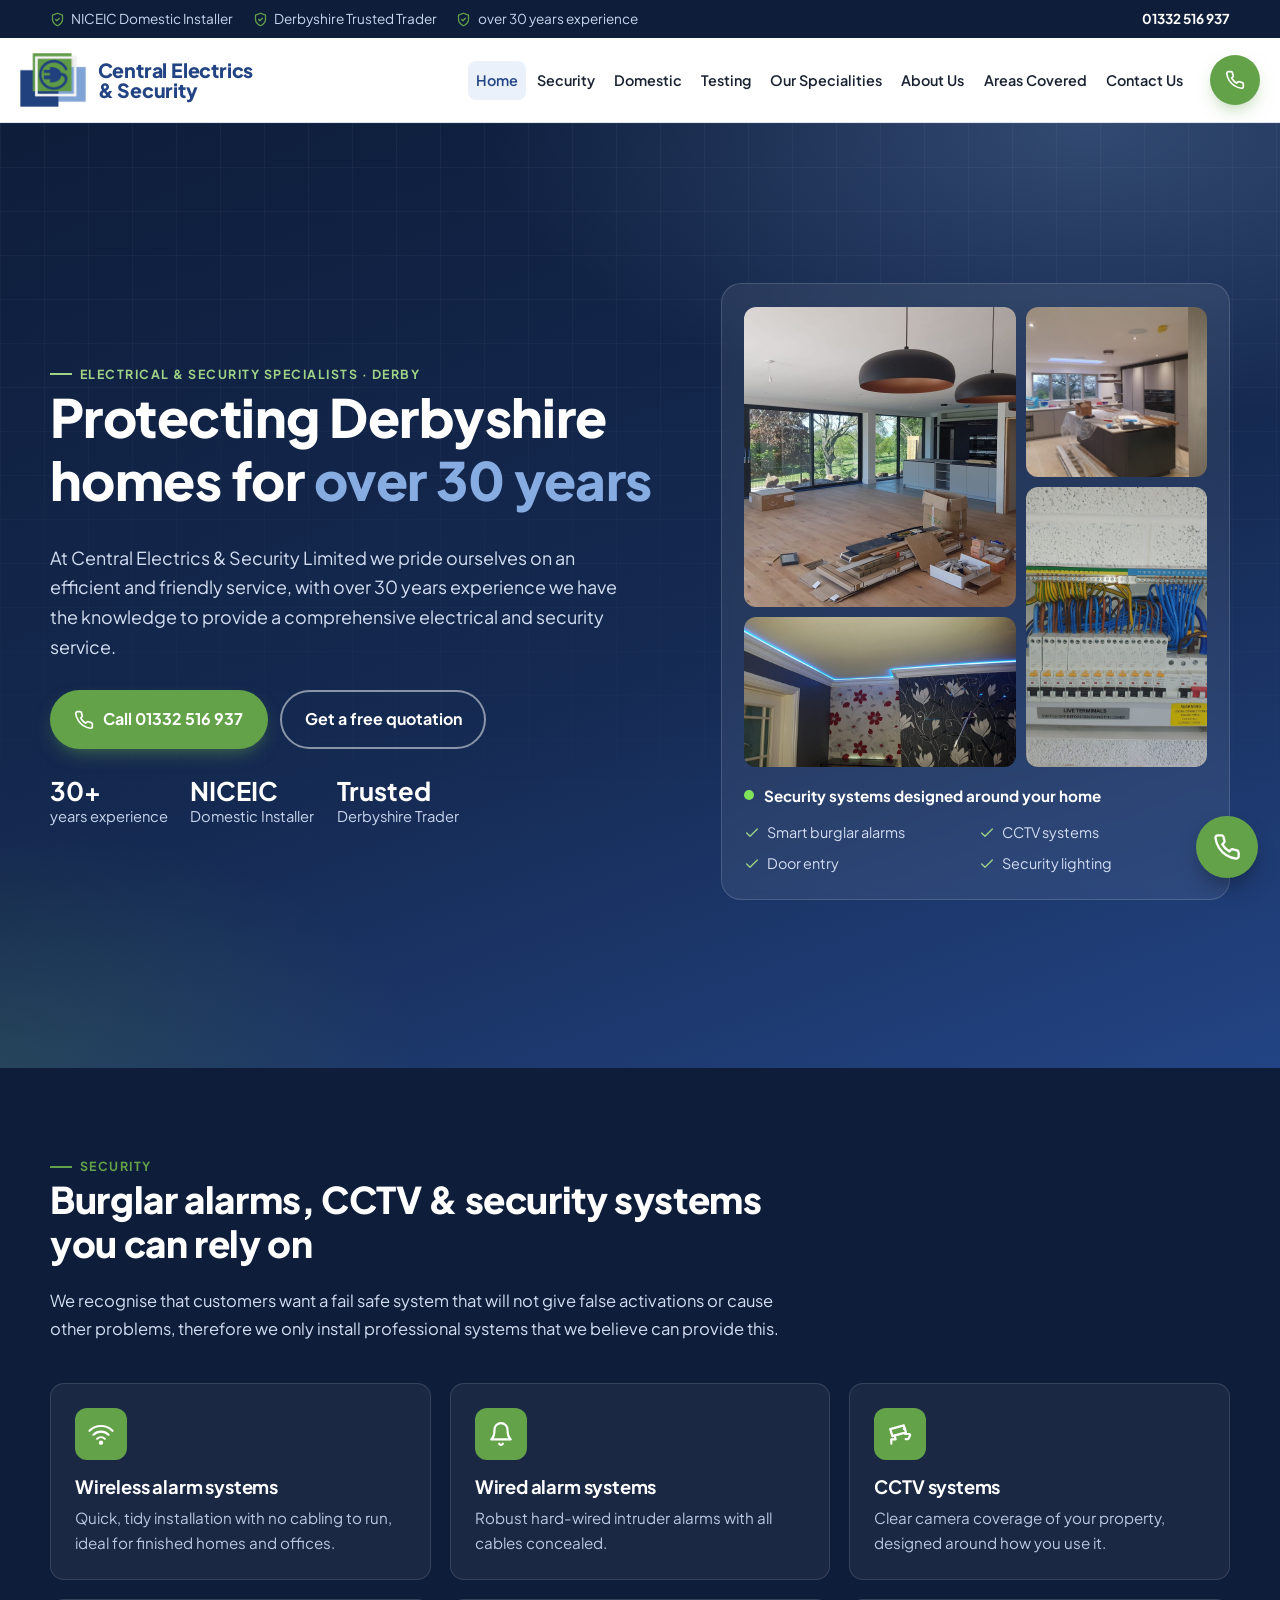
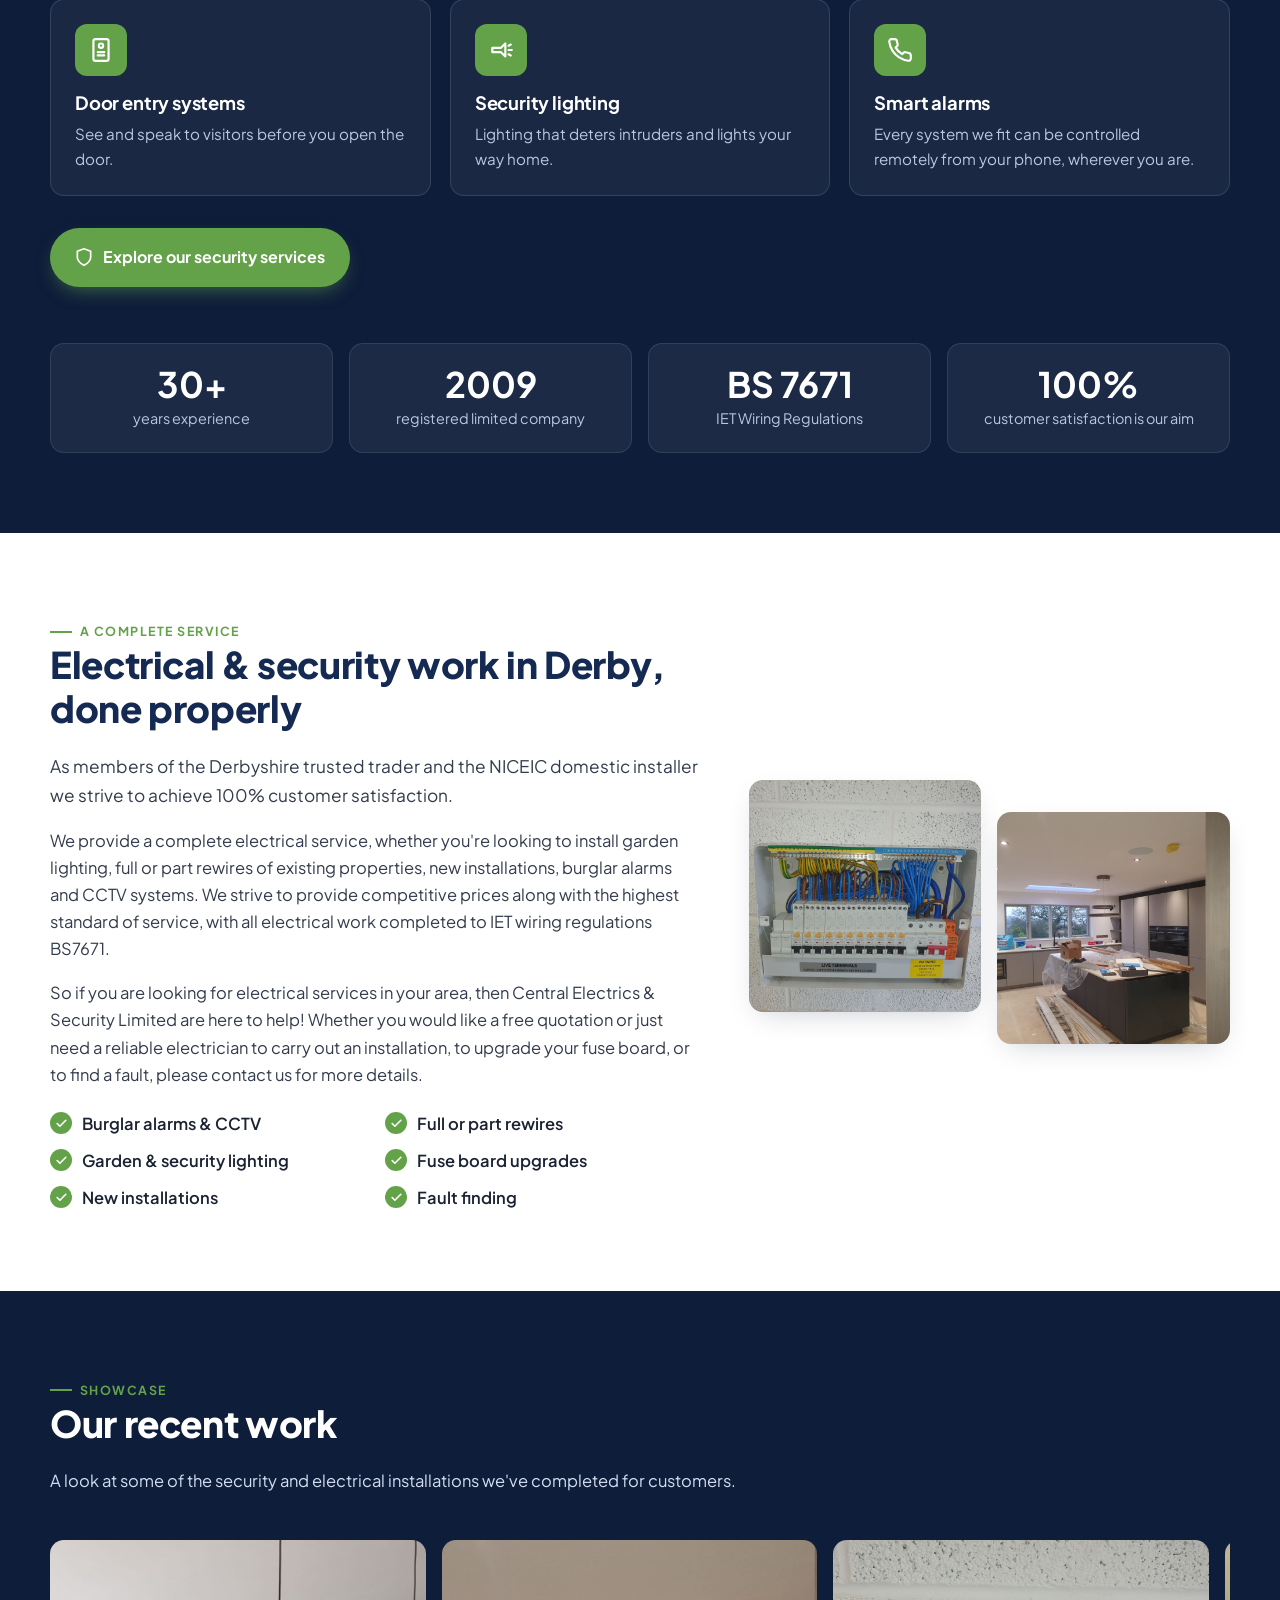
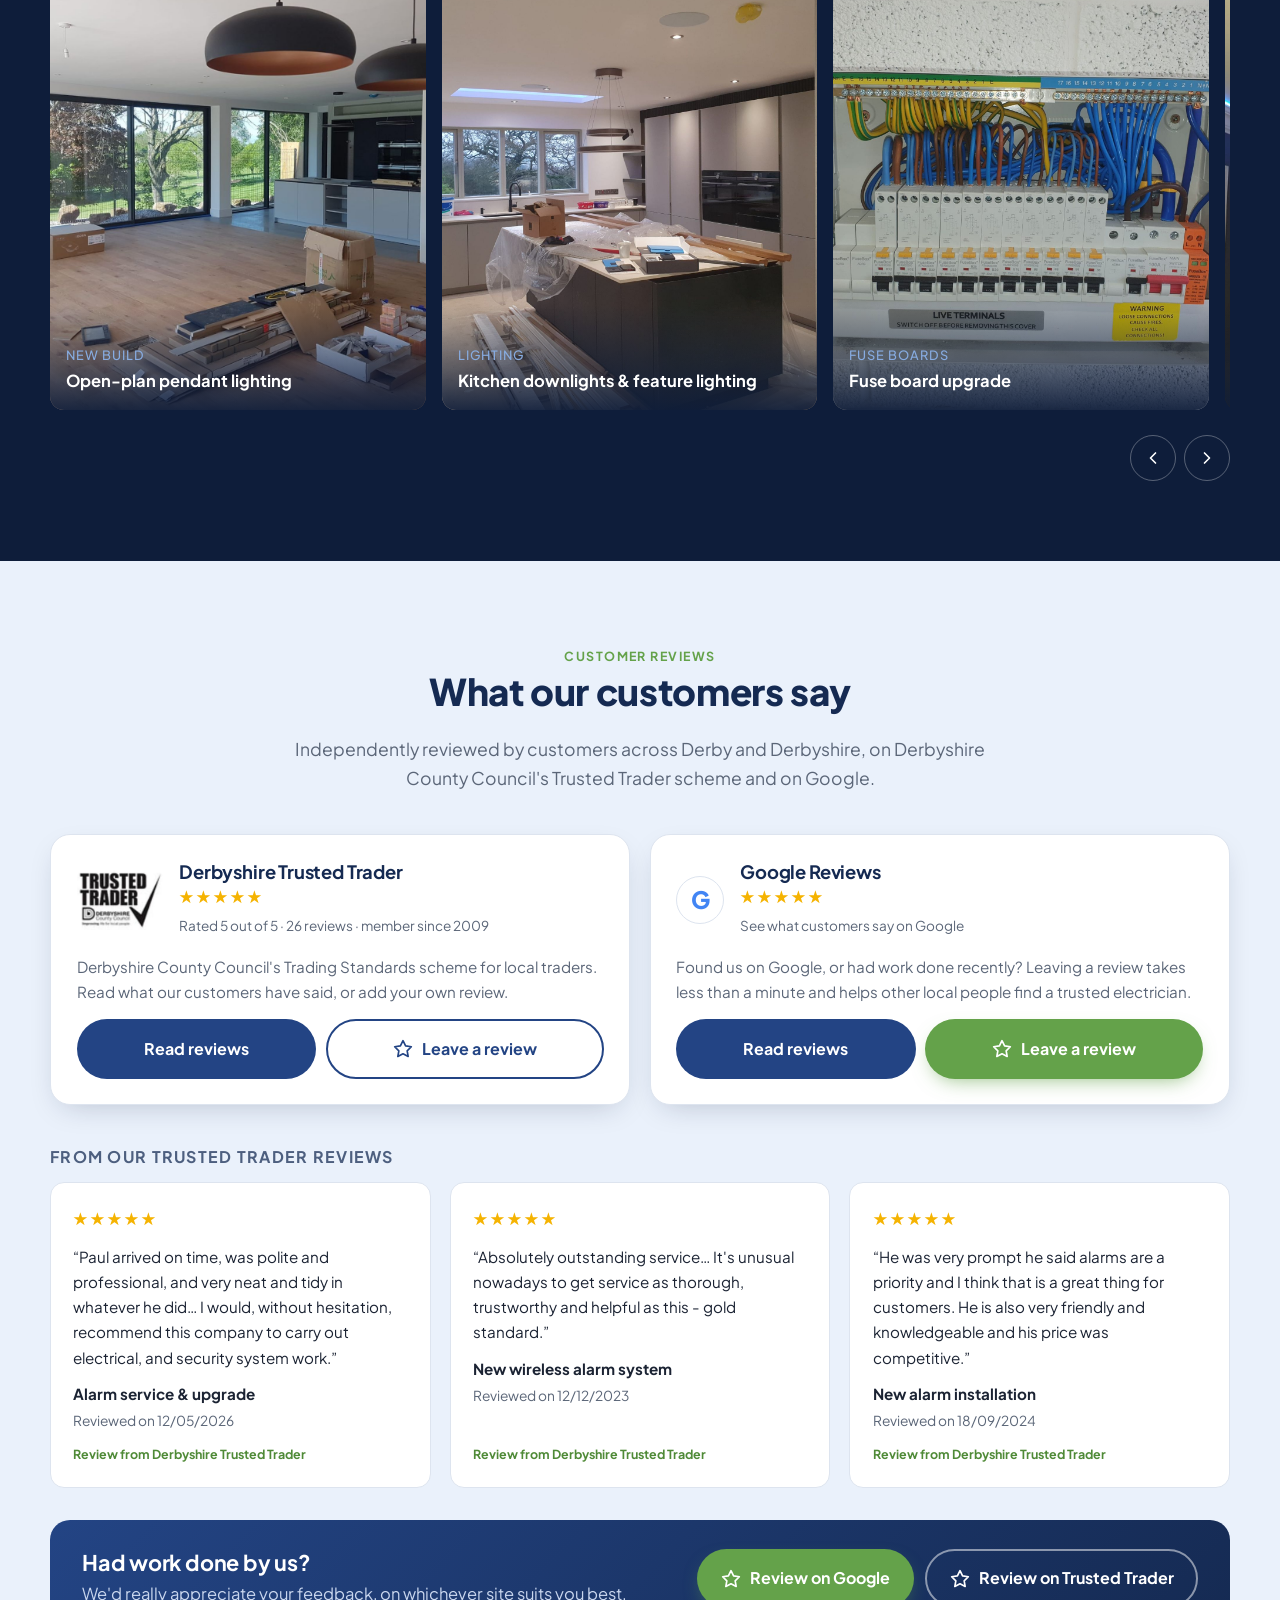
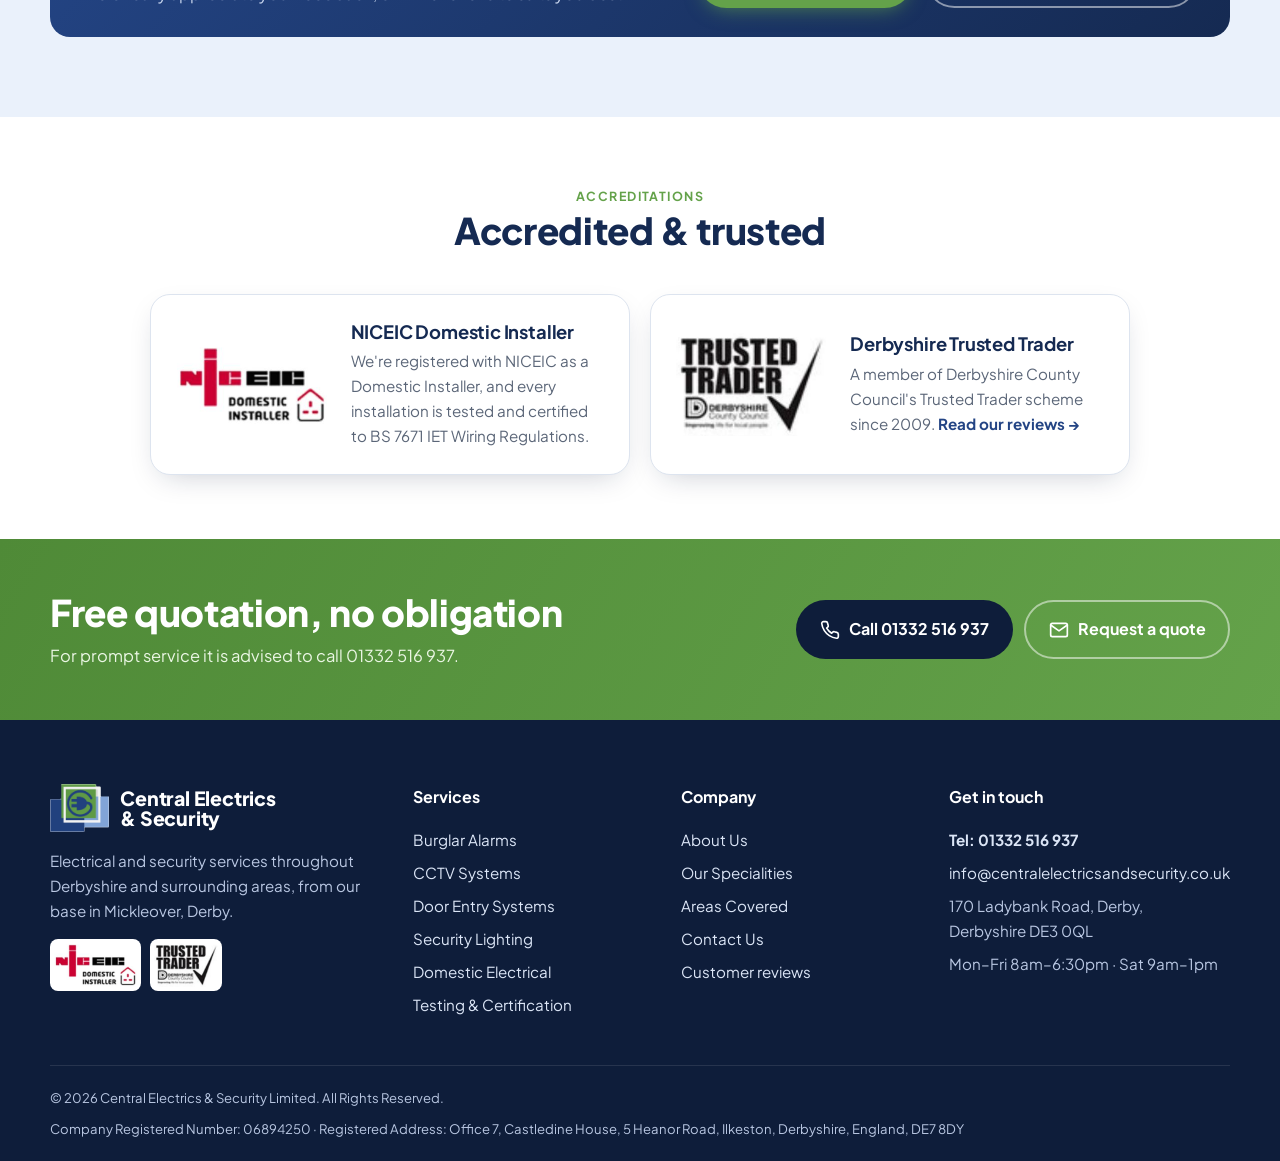
==== index.html @ a72346dd "d" ====
<!DOCTYPE html>
<html lang="en-GB">
<head>
<meta charset="utf-8">
<meta name="viewport" content="width=device-width, initial-scale=1, viewport-fit=cover">
<title>Central Electrics & Security | Electricians, Burglar Alarms & CCTV in Derby</title>
<meta name="description" content="Central Electrics & Security Ltd, Derby. Burglar alarms, CCTV, door entry, security lighting and domestic electrical work. NICEIC Domestic Installer with over 30 years experience.">
<meta name="theme-color" content="#0e1d3a">
<link rel="canonical" href="https://www.centralelectricsandsecurity.co.uk/">
<meta property="og:type" content="website">
<meta property="og:locale" content="en_GB">
<meta property="og:site_name" content="Central Electrics &amp; Security">
<meta property="og:title" content="Central Electrics & Security | Electricians, Burglar Alarms & CCTV in Derby">
<meta property="og:description" content="Central Electrics & Security Ltd, Derby. Burglar alarms, CCTV, door entry, security lighting and domestic electrical work. NICEIC Domestic Installer with over 30 years experience.">
<meta property="og:url" content="https://www.centralelectricsandsecurity.co.uk/">
<meta property="og:image" content="https://roguerad.github.io/images/share.jpg">
<meta property="og:image:width" content="1200"><meta property="og:image:height" content="630">
<meta name="twitter:card" content="summary_large_image">
<meta name="format-detection" content="telephone=yes">
<link rel="icon" type="image/png" href="images/favicon.png">
<link rel="apple-touch-icon" href="images/apple-touch-icon.png">
<link rel="preconnect" href="https://fonts.googleapis.com"><link rel="preconnect" href="https://fonts.gstatic.com" crossorigin>
<link href="https://fonts.googleapis.com/css2?family=Plus+Jakarta+Sans:wght@400;500;600;700;800&display=swap" rel="stylesheet">
<link rel="stylesheet" href="css/style.css">
<script type="application/ld+json">{"@context": "https://schema.org", "@type": "Electrician", "@id": "https://www.centralelectricsandsecurity.co.uk/#business", "name": "Central Electrics & Security Ltd", "url": "https://www.centralelectricsandsecurity.co.uk/", "telephone": "+441332516937", "email": "info@centralelectricsandsecurity.co.uk", "image": "https://www.centralelectricsandsecurity.co.uk/images/projects/open-plan-pendant-lighting.jpg", "logo": "https://www.centralelectricsandsecurity.co.uk/images/icon.png", "description": "Family run electrical and security business in Mickleover, Derby. Burglar alarms, smart alarms, CCTV, door entry, security lighting and domestic electrical work. NICEIC Domestic Installer and Derbyshire Trusted Trader.", "founder": {"@type": "Person", "name": "Paul Fowlkes", "jobTitle": "Electrician & Security Installer"}, "foundingDate": "2009-05-01", "address": {"@type": "PostalAddress", "streetAddress": "170 Ladybank Road", "addressLocality": "Mickleover, Derby", "addressRegion": "Derbyshire", "postalCode": "DE3 0QL", "addressCountry": "GB"}, "geo": {"@type": "GeoCoordinates", "latitude": 52.9119798, "longitude": -1.5547513}, "areaServed": [{"@type": "City", "name": "Derby"}, {"@type": "Place", "name": "Mickleover"}, {"@type": "AdministrativeArea", "name": "Derbyshire"}], "openingHoursSpecification": [{"@type": "OpeningHoursSpecification", "dayOfWeek": ["Monday", "Tuesday", "Wednesday", "Thursday", "Friday"], "opens": "08:00", "closes": "18:30"}, {"@type": "OpeningHoursSpecification", "dayOfWeek": "Saturday", "opens": "09:00", "closes": "13:00"}], "sameAs": ["https://www.google.com/maps/place/?q=place_id:ChIJi2XwCVb2eUgR8YL2YHHdaZI", "https://apps.derbyshire.gov.uk/applications/trusted-trader/profile.asp?tid=56896"], "knowsAbout": ["Burglar alarms", "Smart alarms", "CCTV", "Door entry systems", "Security lighting", "Fuse board upgrades", "Rewiring", "Electrical testing"]}</script>
</head>
<body>
<a class="skip" href="#main">Skip to content</a>
<div class="topbar"><div class="container">
  <div class="badges"><span><svg viewBox="0 0 24 24" fill="none" stroke="currentColor" stroke-width="2" stroke-linecap="round" stroke-linejoin="round" aria-hidden="true" ><path d="M12 22s8-4 8-10V5l-8-3-8 3v7c0 6 8 10 8 10z"/><path d="m9 12 2 2 4-4"/></svg> NICEIC Domestic Installer</span><span><svg viewBox="0 0 24 24" fill="none" stroke="currentColor" stroke-width="2" stroke-linecap="round" stroke-linejoin="round" aria-hidden="true" ><path d="M12 22s8-4 8-10V5l-8-3-8 3v7c0 6 8 10 8 10z"/><path d="m9 12 2 2 4-4"/></svg> Derbyshire Trusted Trader</span><span><svg viewBox="0 0 24 24" fill="none" stroke="currentColor" stroke-width="2" stroke-linecap="round" stroke-linejoin="round" aria-hidden="true" ><path d="M12 22s8-4 8-10V5l-8-3-8 3v7c0 6 8 10 8 10z"/><path d="m9 12 2 2 4-4"/></svg> over 30 years experience</span></div>
  <a href="tel:+441332516937">01332 516 937</a>
</div></div>
<header class="site-header"><div class="container">
  <a class="logo" href="index.html" aria-label="Central Electrics &amp; Security home"><img src="images/icon.png" alt="" width="66" height="54"><span class="wordmark">Central Electrics<br>&amp; Security</span></a>
  <nav class="nav" aria-label="Main"><ul><li><a href="index.html" aria-current="page">Home</a></li><li><a href="security.html">Security</a></li><li><a href="domestic.html">Domestic</a></li><li><a href="testing.html">Testing</a></li><li><a href="our-speciality.html">Our Specialities</a></li><li><a href="aboutus.html">About Us</a></li><li><a href="areascovered.html">Areas Covered</a></li><li><a href="contactus.html">Contact Us</a></li></ul></nav>
  <a class="btn btn-green header-call" href="tel:+441332516937"><svg viewBox="0 0 24 24" fill="none" stroke="currentColor" stroke-width="2" stroke-linecap="round" stroke-linejoin="round" aria-hidden="true" ><path d="M22 16.9v3a2 2 0 0 1-2.2 2 19.8 19.8 0 0 1-8.6-3.1 19.5 19.5 0 0 1-6-6A19.8 19.8 0 0 1 2.1 4.2 2 2 0 0 1 4.1 2h3a2 2 0 0 1 2 1.7c.1.9.4 1.8.7 2.7a2 2 0 0 1-.5 2.1L8 9.8a16 16 0 0 0 6 6l1.3-1.3a2 2 0 0 1 2.1-.4c.9.3 1.8.6 2.7.7a2 2 0 0 1 1.7 2z"/></svg><span><span class="long">Call </span>01332 516 937</span></a>
  <button class="menu-btn" aria-label="Open menu" aria-expanded="false"><svg viewBox="0 0 24 24" fill="none" stroke="currentColor" stroke-width="2" stroke-linecap="round" stroke-linejoin="round" aria-hidden="true" ><path d="M3 6h18M3 12h18M3 18h18"/></svg></button>
</div></header>
<main id="main">

<section class="hero"><div class="container">
  <div>
    <span class="eyebrow">Electrical &amp; Security Specialists &middot; Derby</span>
    <h1>Protecting Derbyshire homes for <em>over 30 years</em></h1>
    <p>At Central Electrics &amp; Security Limited we pride ourselves on an efficient and friendly service, with over 30 years experience we have the knowledge to provide a comprehensive electrical and security service.</p>
    <div class="hero-ctas">
      <a class="btn btn-green" href="tel:+441332516937"><svg viewBox="0 0 24 24" fill="none" stroke="currentColor" stroke-width="2" stroke-linecap="round" stroke-linejoin="round" aria-hidden="true" ><path d="M22 16.9v3a2 2 0 0 1-2.2 2 19.8 19.8 0 0 1-8.6-3.1 19.5 19.5 0 0 1-6-6A19.8 19.8 0 0 1 2.1 4.2 2 2 0 0 1 4.1 2h3a2 2 0 0 1 2 1.7c.1.9.4 1.8.7 2.7a2 2 0 0 1-.5 2.1L8 9.8a16 16 0 0 0 6 6l1.3-1.3a2 2 0 0 1 2.1-.4c.9.3 1.8.6 2.7.7a2 2 0 0 1 1.7 2z"/></svg> Call 01332 516 937</a>
      <a class="btn btn-ghost" href="contactus.html#quote">Get a free quotation</a>
    </div>
    <div class="hero-trust">
      <div><b>30+</b>years experience</div>
      <div><b>NICEIC</b>Domestic Installer</div>
      <div><b>Trusted</b>Derbyshire Trader</div>
    </div>
  </div>
  <div class="hero-card">
    <div class="collage">
      <div class="slides c1"><img src="images/projects/open-plan-pendant-lighting.jpg" alt="Open-plan pendant lighting" class="on"><img src="images/projects/new-build-exterior.jpg" alt="New build electrical installation" loading="lazy"><img src="images/projects/led-ceiling-lighting-red.jpg" alt="LED ceiling lighting" loading="lazy"></div>
      <div class="slides c2"><img src="images/projects/kitchen-lighting.jpg" alt="Kitchen downlights and feature lighting" class="on"><img src="images/projects/labelled-fuse-board.jpg" alt="Labelled and certified fuse board" loading="lazy"><img src="https://www.centralelectricsandsecurity.co.uk/images/yourspeciality/cctv.jpg" alt="CCTV camera installation" loading="lazy"></div>
      <div class="slides c3"><img src="images/projects/consumer-unit-upgrade-2.jpg" alt="New fuse board installation" class="on"><img src="images/projects/first-fix-cabling.jpg" alt="First fix cabling" loading="lazy"><img src="images/projects/led-kitchen-lighting.jpg" alt="Kitchen LED lighting" loading="lazy"></div>
      <div class="slides c4"><img src="images/projects/led-coving-lighting.jpg" alt="LED coving lighting" class="on"><img src="images/projects/consumer-unit-upgrade-1.jpg" alt="Fuse board upgrade" loading="lazy"></div>
    </div>
    <div class="status"><span class="dot"></span> Security systems designed around your home</div>
    <ul>
      <li><svg viewBox="0 0 24 24" fill="none" stroke="currentColor" stroke-width="2" stroke-linecap="round" stroke-linejoin="round" aria-hidden="true" ><path d="M20 6 9 17l-5-5"/></svg> Smart burglar alarms</li><li><svg viewBox="0 0 24 24" fill="none" stroke="currentColor" stroke-width="2" stroke-linecap="round" stroke-linejoin="round" aria-hidden="true" ><path d="M20 6 9 17l-5-5"/></svg> CCTV systems</li>
      <li><svg viewBox="0 0 24 24" fill="none" stroke="currentColor" stroke-width="2" stroke-linecap="round" stroke-linejoin="round" aria-hidden="true" ><path d="M20 6 9 17l-5-5"/></svg> Door entry</li><li><svg viewBox="0 0 24 24" fill="none" stroke="currentColor" stroke-width="2" stroke-linecap="round" stroke-linejoin="round" aria-hidden="true" ><path d="M20 6 9 17l-5-5"/></svg> Security lighting</li>
    </ul>
  </div>
</div></section>

<section class="bg-dark"><div class="container">
  <div class="section-head">
    <span class="eyebrow">Security</span>
    <h2>Burglar alarms, CCTV &amp; security systems you can rely on</h2>
    <p>We recognise that customers want a fail safe system that will not give false activations or cause other problems, therefore we only install professional systems that we believe can provide this.</p>
  </div>
  <div class="grid grid-3"><div class="card sec reveal"><div class="icon"><svg viewBox="0 0 24 24" fill="none" stroke="currentColor" stroke-width="2" stroke-linecap="round" stroke-linejoin="round" aria-hidden="true" ><path d="M5 12.6a10 10 0 0 1 14 0"/><path d="M1.4 9a15 15 0 0 1 21.2 0"/><path d="M8.5 16.4a5 5 0 0 1 7 0"/><circle cx="12" cy="20" r="1"/></svg></div><h3>Wireless alarm systems</h3><p>Quick, tidy installation with no cabling to run, ideal for finished homes and offices.</p></div><div class="card sec reveal"><div class="icon"><svg viewBox="0 0 24 24" fill="none" stroke="currentColor" stroke-width="2" stroke-linecap="round" stroke-linejoin="round" aria-hidden="true" ><path d="M6 8a6 6 0 0 1 12 0c0 7 3 9 3 9H3s3-2 3-9"/><path d="M10.3 21a1.9 1.9 0 0 0 3.4 0"/></svg></div><h3>Wired alarm systems</h3><p>Robust hard-wired intruder alarms with all cables concealed.</p></div><div class="card sec reveal"><div class="icon"><svg viewBox="0 0 24 24" fill="none" stroke="currentColor" stroke-width="2" stroke-linecap="round" stroke-linejoin="round" aria-hidden="true" ><path d="M16.75 12h3.63a1 1 0 0 1 .9 1.45l-1.38 2.76a1 1 0 0 1-.9.55h-1.76"/><path d="M3 7.5 15.5 4l2 6.5L5 14z"/><path d="M7 13.5 8 17H4v4"/><circle cx="16" cy="7" r=".5"/></svg></div><h3>CCTV systems</h3><p>Clear camera coverage of your property, designed around how you use it.</p></div><div class="card sec reveal"><div class="icon"><svg viewBox="0 0 24 24" fill="none" stroke="currentColor" stroke-width="2" stroke-linecap="round" stroke-linejoin="round" aria-hidden="true" ><rect x="5" y="2" width="14" height="20" rx="2"/><circle cx="12" cy="8" r="2"/><path d="M9 14h6M9 17h6"/></svg></div><h3>Door entry systems</h3><p>See and speak to visitors before you open the door.</p></div><div class="card sec reveal"><div class="icon"><svg viewBox="0 0 24 24" fill="none" stroke="currentColor" stroke-width="2" stroke-linecap="round" stroke-linejoin="round" aria-hidden="true" ><path d="M4 10h8l4-4v12l-4-4H4z"/><path d="M19 8l2-1M19 12h3M19 16l2 1"/></svg></div><h3>Security lighting</h3><p>Lighting that deters intruders and lights your way home.</p></div><div class="card sec reveal"><div class="icon"><svg viewBox="0 0 24 24" fill="none" stroke="currentColor" stroke-width="2" stroke-linecap="round" stroke-linejoin="round" aria-hidden="true" ><path d="M22 16.9v3a2 2 0 0 1-2.2 2 19.8 19.8 0 0 1-8.6-3.1 19.5 19.5 0 0 1-6-6A19.8 19.8 0 0 1 2.1 4.2 2 2 0 0 1 4.1 2h3a2 2 0 0 1 2 1.7c.1.9.4 1.8.7 2.7a2 2 0 0 1-.5 2.1L8 9.8a16 16 0 0 0 6 6l1.3-1.3a2 2 0 0 1 2.1-.4c.9.3 1.8.6 2.7.7a2 2 0 0 1 1.7 2z"/></svg></div><h3>Smart alarms</h3><p>Every system we fit can be controlled remotely from your phone, wherever you are.</p></div></div>
  <div style="margin-top:2rem"><a class="btn btn-green" href="security.html"><svg viewBox="0 0 24 24" fill="none" stroke="currentColor" stroke-width="2" stroke-linecap="round" stroke-linejoin="round" aria-hidden="true" ><path d="M12 22s8-4 8-10V5l-8-3-8 3v7c0 6 8 10 8 10z"/></svg> Explore our security services</a></div>
  <div class="stats" style="margin-top:3.5rem">
    <div><b>30+</b><span>years experience</span></div>
    <div><b>2009</b><span>registered limited company</span></div>
    <div><b>BS 7671</b><span>IET Wiring Regulations</span></div>
    <div><b>100%</b><span>customer satisfaction is our aim</span></div>
  </div>
</div></section>

<section><div class="container split">
  <div class="prose reveal">
    <span class="eyebrow">A complete service</span>
    <h2>Electrical &amp; security work in Derby, done properly</h2>
    <p>As members of the Derbyshire trusted trader and the NICEIC domestic installer we strive to achieve 100% customer satisfaction.</p>
    <p>We provide a complete electrical service, whether you're looking to install garden lighting, full or part rewires of existing properties, new installations, burglar alarms and CCTV systems. We strive to provide competitive prices along with the highest standard of service, with all electrical work completed to IET wiring regulations BS7671.</p>
    <p>So if you are looking for electrical services in your area, then Central Electrics &amp; Security Limited are here to help! Whether you would like a free quotation or just need a reliable electrician to carry out an installation, to upgrade your fuse board, or to find a fault, please contact us for more details.</p>
    <ul class="checks" style="margin-top:1.4rem">
      <li>Burglar alarms &amp; CCTV</li><li>Full or part rewires</li><li>Garden &amp; security lighting</li>
      <li>Fuse board upgrades</li><li>New installations</li><li>Fault finding</li>
    </ul>
  </div>
  <div class="media media-stack reveal">
    <img src="images/projects/consumer-unit-upgrade-2.jpg" alt="New fuse board installation" loading="lazy">
    <img src="images/projects/kitchen-lighting.jpg" alt="Kitchen lighting installation" loading="lazy" style="margin-top:2rem">
  </div>
</div></section>

<section class="bg-dark" id="showcase"><div class="container">
  <div class="section-head">
    <span class="eyebrow">Showcase</span>
    <h2>Our recent work</h2>
    <p>A look at some of the security and electrical installations we've completed for customers.</p>
  </div>
  <div class="reel-wrap">
  <!-- SHOWCASE REEL: add a new project by copying a <figure> line.
       Videos work too: <figure><video src="videos/job.mp4" muted loop playsinline autoplay></video><figcaption><small>Security</small>Title</figcaption></figure> -->
  <div class="reel" tabindex="0" aria-label="Showcase of our work"><figure><img src="images/projects/open-plan-pendant-lighting.jpg" alt="Open-plan pendant lighting" loading="lazy"><figcaption><small>New build</small>Open-plan pendant lighting</figcaption></figure><figure><img src="images/projects/kitchen-lighting.jpg" alt="Kitchen downlights &amp; feature lighting" loading="lazy"><figcaption><small>Lighting</small>Kitchen downlights &amp; feature lighting</figcaption></figure><figure><img src="images/projects/consumer-unit-upgrade-2.jpg" alt="Fuse board upgrade" loading="lazy"><figcaption><small>Fuse boards</small>Fuse board upgrade</figcaption></figure><figure><img src="images/projects/led-coving-lighting.jpg" alt="LED coving lighting" loading="lazy"><figcaption><small>Lighting</small>LED coving lighting</figcaption></figure><figure><img src="images/projects/new-build-exterior.jpg" alt="New build electrical installation" loading="lazy"><figcaption><small>New build</small>New build electrical installation</figcaption></figure><figure><img src="images/projects/labelled-fuse-board.jpg" alt="Tested, labelled &amp; certified" loading="lazy"><figcaption><small>Testing</small>Tested, labelled &amp; certified</figcaption></figure><figure><img src="https://www.centralelectricsandsecurity.co.uk/images/yourspeciality/cctv.jpg" alt="CCTV systems" loading="lazy"><figcaption><small>Security</small>CCTV systems</figcaption></figure><figure><img src="images/projects/led-ceiling-lighting-red.jpg" alt="LED ceiling lighting" loading="lazy"><figcaption><small>Lighting</small>LED ceiling lighting</figcaption></figure><figure><img src="images/projects/first-fix-cabling.jpg" alt="First fix cabling" loading="lazy"><figcaption><small>Rewiring</small>First fix cabling</figcaption></figure><figure><img src="images/projects/consumer-unit-upgrade-1.jpg" alt="Fuse board upgrade" loading="lazy"><figcaption><small>Fuse boards</small>Fuse board upgrade</figcaption></figure><figure><img src="images/projects/led-kitchen-lighting.jpg" alt="Kitchen LED lighting" loading="lazy"><figcaption><small>Lighting</small>Kitchen LED lighting</figcaption></figure></div>
  <div class="reel-ctrl"><button data-prev aria-label="Previous"><svg viewBox="0 0 24 24" fill="none" stroke="currentColor" stroke-width="2" stroke-linecap="round" stroke-linejoin="round" aria-hidden="true" ><path d="m15 18-6-6 6-6"/></svg></button><button data-next aria-label="Next"><svg viewBox="0 0 24 24" fill="none" stroke="currentColor" stroke-width="2" stroke-linecap="round" stroke-linejoin="round" aria-hidden="true" ><path d="m9 18 6-6-6-6"/></svg></button></div>
</div>
</div></section>

<section class="bg-soft" id="reviews"><div class="container">
  <div class="section-head center">
    <span class="eyebrow">Customer Reviews</span>
    <h2>What our customers say</h2>
    <p class="lead">Independently reviewed by customers across Derby and Derbyshire, on Derbyshire County Council's Trusted Trader scheme and on Google.</p>
  </div>

  <div class="platforms">
    <div class="platform reveal">
      <div class="platform-top">
        <img src="images/trusted-trader.png" alt="Derbyshire Trusted Trader" width="87" height="60">
        <div><h3>Derbyshire Trusted Trader</h3><div class="stars" aria-hidden="true">★★★★★</div><small>Rated 5 out of 5 &middot; 26 reviews &middot; member since 2009</small></div>
      </div>
      <p>Derbyshire County Council's Trading Standards scheme for local traders. Read what our customers have said, or add your own review.</p>
      <div class="platform-btns">
        <a class="btn btn-navy" href="https://apps.derbyshire.gov.uk/applications/trusted-trader/profile.asp?tid=56896&d=20&p=DE30QL&q=Electricians" target="_blank" rel="noopener">Read reviews</a>
        <a class="btn btn-outline" href="https://tradingstandards.derbyshire.gov.uk/resident2/s/trusted-trader-feedback" target="_blank" rel="noopener"><svg viewBox="0 0 24 24" fill="none" stroke="currentColor" stroke-width="2" stroke-linecap="round" stroke-linejoin="round" aria-hidden="true" ><path d="m12 2 3.1 6.3 6.9 1-5 4.9 1.2 6.8L12 17.8 5.8 21l1.2-6.8-5-4.9 6.9-1z"/></svg> Leave a review</a>
      </div>
    </div>
    <div class="platform reveal">
      <div class="platform-top">
        <div class="g-badge" aria-hidden="true">G</div>
        <div><h3>Google Reviews</h3><div class="stars" aria-hidden="true" id="g-stars">★★★★★</div><small id="g-count">See what customers say on Google</small></div>
      </div>
      <p>Found us on Google, or had work done recently? Leaving a review takes less than a minute and helps other local people find a trusted electrician.</p>
      <div class="platform-btns">
        <a class="btn btn-navy" href="#" data-read-reviews>Read reviews</a>
        <a class="btn btn-green" href="#" data-write-review><svg viewBox="0 0 24 24" fill="none" stroke="currentColor" stroke-width="2" stroke-linecap="round" stroke-linejoin="round" aria-hidden="true" ><path d="m12 2 3.1 6.3 6.9 1-5 4.9 1.2 6.8L12 17.8 5.8 21l1.2-6.8-5-4.9 6.9-1z"/></svg> Leave a review</a>
      </div>
    </div>
  </div>

  <h3 class="reviews-sub">From our Trusted Trader reviews</h3>
  <div class="review-grid"><article class="review"><div class="stars" aria-label="5 out of 5">★★★★★</div><p>&ldquo;Paul arrived on time, was polite and professional, and very neat and tidy in whatever he did&hellip; I would, without hesitation, recommend this company to carry out electrical, and security system work.&rdquo;</p>
  <div class="who"><div><b>Alarm service &amp; upgrade</b><small>Reviewed on 12/05/2026</small></div></div>
  <div class="src tt-src">Review from Derbyshire Trusted Trader</div></article><article class="review"><div class="stars" aria-label="5 out of 5">★★★★★</div><p>&ldquo;Absolutely outstanding service&hellip; It's unusual nowadays to get service as thorough, trustworthy and helpful as this - gold standard.&rdquo;</p>
  <div class="who"><div><b>New wireless alarm system</b><small>Reviewed on 12/12/2023</small></div></div>
  <div class="src tt-src">Review from Derbyshire Trusted Trader</div></article><article class="review"><div class="stars" aria-label="5 out of 5">★★★★★</div><p>&ldquo;He was very prompt he said alarms are a priority and I think that is a great thing for customers. He is also very friendly and knowledgeable and his price was competitive.&rdquo;</p>
  <div class="who"><div><b>New alarm installation</b><small>Reviewed on 18/09/2024</small></div></div>
  <div class="src tt-src">Review from Derbyshire Trusted Trader</div></article></div>
  <div id="google-block" hidden>
    <h3 class="reviews-sub">From our Google reviews</h3>
    <div class="review-grid" id="google-reviews"></div>
  </div>

  <div class="review-cta reveal">
    <div><h3>Had work done by us?</h3><p>We'd really appreciate your feedback, on whichever site suits you best.</p></div>
    <div class="btns"><a class="btn btn-green" href="#" data-write-review><svg viewBox="0 0 24 24" fill="none" stroke="currentColor" stroke-width="2" stroke-linecap="round" stroke-linejoin="round" aria-hidden="true" ><path d="m12 2 3.1 6.3 6.9 1-5 4.9 1.2 6.8L12 17.8 5.8 21l1.2-6.8-5-4.9 6.9-1z"/></svg> Review on Google</a><a class="btn btn-ghost" href="https://tradingstandards.derbyshire.gov.uk/resident2/s/trusted-trader-feedback" target="_blank" rel="noopener"><svg viewBox="0 0 24 24" fill="none" stroke="currentColor" stroke-width="2" stroke-linecap="round" stroke-linejoin="round" aria-hidden="true" ><path d="m12 2 3.1 6.3 6.9 1-5 4.9 1.2 6.8L12 17.8 5.8 21l1.2-6.8-5-4.9 6.9-1z"/></svg> Review on Trusted Trader</a></div>
  </div>
</div></section>

<section class="accred-sec"><div class="container">
  <div class="section-head center"><span class="eyebrow">Accreditations</span><h2>Accredited &amp; trusted</h2></div>
  <div class="accred-grid">
    <div class="accred-card reveal">
      <img src="images/niceic-domestic-installer.png" alt="NICEIC Domestic Installer logo" width="300" height="160">
      <div><h3>NICEIC Domestic Installer</h3><p>We're registered with NICEIC as a Domestic Installer, and every installation is tested and certified to BS 7671 IET Wiring Regulations.</p></div>
    </div>
    <a class="accred-card reveal" href="https://apps.derbyshire.gov.uk/applications/trusted-trader/profile.asp?tid=56896&d=20&p=DE30QL&q=Electricians" target="_blank" rel="noopener">
      <img src="images/trusted-trader.png" alt="Derbyshire County Council Trusted Trader logo" width="218" height="151">
      <div><h3>Derbyshire Trusted Trader</h3><p>A member of Derbyshire County Council's Trusted Trader scheme since 2009. <span class="link">Read our reviews &rarr;</span></p></div>
    </a>
  </div>
</div></section>

<section class="cta-band"><div class="container">
  <div><h2>Free quotation, no obligation</h2><p>For prompt service it is advised to call 01332 516 937.</p></div>
  <div class="btns"><a class="btn btn-navy" href="tel:+441332516937"><svg viewBox="0 0 24 24" fill="none" stroke="currentColor" stroke-width="2" stroke-linecap="round" stroke-linejoin="round" aria-hidden="true" ><path d="M22 16.9v3a2 2 0 0 1-2.2 2 19.8 19.8 0 0 1-8.6-3.1 19.5 19.5 0 0 1-6-6A19.8 19.8 0 0 1 2.1 4.2 2 2 0 0 1 4.1 2h3a2 2 0 0 1 2 1.7c.1.9.4 1.8.7 2.7a2 2 0 0 1-.5 2.1L8 9.8a16 16 0 0 0 6 6l1.3-1.3a2 2 0 0 1 2.1-.4c.9.3 1.8.6 2.7.7a2 2 0 0 1 1.7 2z"/></svg> Call 01332 516 937</a><a class="btn btn-ghost" href="contactus.html#quote"><svg viewBox="0 0 24 24" fill="none" stroke="currentColor" stroke-width="2" stroke-linecap="round" stroke-linejoin="round" aria-hidden="true" ><rect x="2" y="4" width="20" height="16" rx="2"/><path d="m22 6-10 7L2 6"/></svg> Request a quote</a></div>
</div></section>

</main>
<footer class="site-footer"><div class="container">
  <div class="footer-grid">
    <div>
      <div class="logo footer-logo"><img src="images/icon.png" alt="" width="60" height="49"><span class="wordmark">Central Electrics<br>&amp; Security</span></div>
      <p>Electrical and security services throughout Derbyshire and surrounding areas, from our base in Mickleover, Derby.</p>
      <div class="footer-accred">
        <img src="images/niceic-domestic-installer.png" alt="NICEIC Domestic Installer" width="98" height="52">
        <a href="https://apps.derbyshire.gov.uk/applications/trusted-trader/profile.asp?tid=56896&d=20&p=DE30QL&q=Electricians" target="_blank" rel="noopener"><img src="images/trusted-trader.png" alt="Derbyshire Trusted Trader" width="75" height="52"></a>
      </div>
    </div>
    <div><h4>Services</h4><ul>
      <li><a href="security.html">Burglar Alarms</a></li><li><a href="security.html">CCTV Systems</a></li>
      <li><a href="security.html">Door Entry Systems</a></li><li><a href="security.html">Security Lighting</a></li>
      <li><a href="domestic.html">Domestic Electrical</a></li><li><a href="testing.html">Testing &amp; Certification</a></li></ul></div>
    <div><h4>Company</h4><ul>
      <li><a href="aboutus.html">About Us</a></li><li><a href="our-speciality.html">Our Specialities</a></li>
      <li><a href="areascovered.html">Areas Covered</a></li><li><a href="contactus.html">Contact Us</a></li>
      <li><a href="#reviews">Customer reviews</a></li></ul></div>
    <div><h4>Get in touch</h4><ul>
      <li><a href="tel:+441332516937"><b>Tel: 01332 516 937</b></a></li>
      <li><a href="mailto:info@centralelectricsandsecurity.co.uk">info@centralelectricsandsecurity.co.uk</a></li>
      <li>170 Ladybank Road, Derby,<br>Derbyshire DE3 0QL</li>
      <li>Mon&ndash;Fri 8am&ndash;6:30pm &middot; Sat 9am&ndash;1pm</li></ul></div>
  </div>
  <div class="footer-bottom">
    <span>&copy; <span data-year></span> Central Electrics &amp; Security Limited. All Rights Reserved.</span>
    <span>Company Registered Number: 06894250 &middot; Registered Address: Office 7, Castledine House, 5 Heanor Road, Ilkeston, Derbyshire, England, DE7 8DY</span>
  </div>
</div></footer>

<a class="fab-call" href="tel:+441332516937" aria-label="Call 01332 516 937"><svg viewBox="0 0 24 24" fill="none" stroke="currentColor" stroke-width="2" stroke-linecap="round" stroke-linejoin="round" aria-hidden="true" ><path d="M22 16.9v3a2 2 0 0 1-2.2 2 19.8 19.8 0 0 1-8.6-3.1 19.5 19.5 0 0 1-6-6A19.8 19.8 0 0 1 2.1 4.2 2 2 0 0 1 4.1 2h3a2 2 0 0 1 2 1.7c.1.9.4 1.8.7 2.7a2 2 0 0 1-.5 2.1L8 9.8a16 16 0 0 0 6 6l1.3-1.3a2 2 0 0 1 2.1-.4c.9.3 1.8.6 2.7.7a2 2 0 0 1 1.7 2z"/></svg></a>
<nav class="mobile-bar" aria-label="Quick actions">
  <a class="call" href="tel:+441332516937"><svg viewBox="0 0 24 24" fill="none" stroke="currentColor" stroke-width="2" stroke-linecap="round" stroke-linejoin="round" aria-hidden="true" ><path d="M22 16.9v3a2 2 0 0 1-2.2 2 19.8 19.8 0 0 1-8.6-3.1 19.5 19.5 0 0 1-6-6A19.8 19.8 0 0 1 2.1 4.2 2 2 0 0 1 4.1 2h3a2 2 0 0 1 2 1.7c.1.9.4 1.8.7 2.7a2 2 0 0 1-.5 2.1L8 9.8a16 16 0 0 0 6 6l1.3-1.3a2 2 0 0 1 2.1-.4c.9.3 1.8.6 2.7.7a2 2 0 0 1 1.7 2z"/></svg> Call Now</a>
  <a class="alt" href="contactus.html#quote"><svg viewBox="0 0 24 24" fill="none" stroke="currentColor" stroke-width="2" stroke-linecap="round" stroke-linejoin="round" aria-hidden="true" ><path d="M21 15a2 2 0 0 1-2 2H7l-4 4V5a2 2 0 0 1 2-2h14a2 2 0 0 1 2 2z"/></svg> Quote</a>
  <a class="alt" href="#reviews"><svg viewBox="0 0 24 24" fill="none" stroke="currentColor" stroke-width="2" stroke-linecap="round" stroke-linejoin="round" aria-hidden="true" ><path d="m12 2 3.1 6.3 6.9 1-5 4.9 1.2 6.8L12 17.8 5.8 21l1.2-6.8-5-4.9 6.9-1z"/></svg> Reviews</a>
</nav>
<script src="js/main.js" defer></script>
</body>
</html>
---- css/style.css ----
/* =========================================================
   Central Electrics & Security — site styles
   Brand colours taken from the existing logo & stylesheet
   ========================================================= */
:root{
  --navy:#234484;        /* logo navy */
  --navy-deep:#0e1d3a;   /* dark security tone */
  --navy-ink:#152a52;
  --green:#64a24a;       /* logo green */
  --green-dark:#4f8a37;
  --slate:#4d5f7f;       /* original site slate */
  --sky:#87ace1;         /* original site light blue */
  --sky-soft:#eaf1fb;
  --ink:#1b2333;
  --muted:#5b6678;
  --line:#dde4ef;
  --white:#fff;
  --radius:14px;
  --shadow:0 10px 30px -12px rgba(14,29,58,.25);
  --max:1180px;
  --font:"Plus Jakarta Sans",system-ui,-apple-system,"Segoe UI",Roboto,Arial,sans-serif;
}
*,*::before,*::after{box-sizing:border-box}
html{scroll-behavior:smooth;-webkit-text-size-adjust:100%}
body{margin:0;font-family:var(--font);color:var(--ink);background:var(--white);line-height:1.65;font-size:16.5px}
img{max-width:100%;display:block}
a{color:var(--navy)}
h1,h2,h3{line-height:1.2;margin:0 0 .6em;letter-spacing:-.01em;color:var(--navy-ink)}
h1{font-size:clamp(2rem,5vw,3.3rem);font-weight:800}
h2{font-size:clamp(1.6rem,3.4vw,2.3rem);font-weight:800}
h3{font-size:1.15rem;font-weight:700}
p{margin:0 0 1em}
.container{width:min(100% - 2.5rem,var(--max));margin-inline:auto}
.skip{position:absolute;left:-9999px}
.skip:focus{left:1rem;top:1rem;z-index:999;background:#fff;padding:.5rem 1rem}
.eyebrow{display:inline-flex;flex-wrap:wrap;align-items:center;gap:.5rem;font-size:.78rem;font-weight:700;letter-spacing:.12em;text-transform:uppercase;color:var(--green)}
.eyebrow::before{content:"";width:22px;height:2px;background:currentColor}
.lead{font-size:1.1rem;color:var(--muted)}

/* ---------- Buttons ---------- */
.btn{display:inline-flex;align-items:center;justify-content:center;gap:.55rem;padding:.9rem 1.4rem;border-radius:999px;font-weight:700;font-size:1rem;text-decoration:none;border:2px solid transparent;cursor:pointer;transition:transform .15s,background .2s,box-shadow .2s;min-height:48px;font-family:inherit}
.btn svg{width:20px;height:20px;flex:none}
.btn:hover{transform:translateY(-2px)}
.btn-green{background:var(--green);color:#fff;box-shadow:0 8px 20px -8px rgba(100,162,74,.7)}
.btn-green:hover{background:var(--green-dark)}
.btn-navy{background:var(--navy);color:#fff}
.btn-navy:hover{background:var(--navy-ink)}
.btn-ghost{border-color:rgba(255,255,255,.5);color:#fff}
.btn-ghost:hover{background:rgba(255,255,255,.1)}
.btn-outline{border-color:var(--navy);color:var(--navy);background:#fff}
.btn-outline:hover{background:var(--sky-soft)}

/* ---------- Top bar ---------- */
.topbar{background:var(--navy-deep);color:#c9d6ee;font-size:.85rem}
.topbar .container{display:flex;justify-content:space-between;align-items:center;gap:1rem;padding:.5rem 0}
.topbar a{color:#fff;text-decoration:none;font-weight:700}
.topbar .badges{display:flex;gap:1.2rem;flex-wrap:wrap}
.topbar .badges span{display:inline-flex;align-items:center;gap:.4rem}
.topbar svg{width:15px;height:15px;color:var(--green)}

/* ---------- Header / nav ---------- */
.site-header{position:sticky;top:0;z-index:50;background:rgba(255,255,255,.96);backdrop-filter:blur(10px);border-bottom:1px solid var(--line)}
.site-header .container{display:flex;align-items:center;justify-content:space-between;gap:1.2rem;min-height:84px;width:min(100% - 2.5rem,1400px)}
.logo{flex:none}
.nav{flex:1 1 auto;min-width:0}
.nav ul{justify-content:flex-end}
.header-call{flex:none}
.logo{display:flex;align-items:center;gap:.7rem;text-decoration:none}
.logo img{height:54px;width:auto}
.wordmark{white-space:nowrap;font-weight:800;color:var(--navy);line-height:1.05;font-size:1.22rem;letter-spacing:-.01em}
.nav ul{list-style:none;display:flex;gap:.2rem;margin:0;padding:0}
.nav a{display:block;white-space:nowrap;padding:.55rem .6rem;border-radius:8px;text-decoration:none;color:var(--ink);font-weight:600;font-size:.93rem}
.nav a:hover{background:var(--sky-soft);color:var(--navy)}
.nav a[aria-current="page"]{color:var(--navy);background:var(--sky-soft)}
.header-call{white-space:nowrap}
.menu-btn{display:none;background:none;border:0;padding:.6rem;cursor:pointer;color:var(--navy)}
.menu-btn svg{width:28px;height:28px}

@media (max-width:1500px){
  .header-call span.long{display:none}
}
@media (max-width:1400px){
  .nav a{font-size:.9rem;padding:.5rem .5rem}
  .header-call{padding:.8rem;width:50px;height:50px;border-radius:50%}
  .header-call > span{display:none}
}
@media (max-width:1240px){
  .site-header .container{min-height:68px}
  .logo img{height:44px}
  .wordmark{font-size:1.05rem}
  .menu-btn{display:inline-flex}
  .header-call{margin-left:auto;width:auto;height:auto;border-radius:999px;padding:.7rem 1.1rem}
  .header-call > span{display:inline}
  .nav{position:fixed;inset:68px 0 auto 0;background:#fff;border-bottom:1px solid var(--line);box-shadow:var(--shadow);max-height:0;overflow:hidden;transition:max-height .3s ease}
  .nav.open{max-height:80vh;overflow:auto}
  .nav ul{flex-direction:column;padding:.6rem 1.25rem 1.2rem}
  .nav a{padding:.9rem .5rem;font-size:1.05rem;border-bottom:1px solid var(--line);border-radius:0}
  .topbar .badges span:nth-child(n+2){display:none}
}
@media (max-width:420px){ .logo img{height:38px} .wordmark{font-size:.98rem} }

/* ---------- Hero ---------- */
.hero{position:relative;color:#fff;background:
  radial-gradient(1000px 500px at 85% 0%,rgba(135,172,225,.28),transparent 60%),
  radial-gradient(700px 400px at 0% 100%,rgba(100,162,74,.18),transparent 60%),
  linear-gradient(160deg,var(--navy-deep) 0%,var(--navy-ink) 55%,var(--navy) 100%);overflow:hidden}
.hero::after{content:"";position:absolute;inset:0;background-image:linear-gradient(rgba(255,255,255,.04) 1px,transparent 1px),linear-gradient(90deg,rgba(255,255,255,.04) 1px,transparent 1px);background-size:44px 44px;mask-image:linear-gradient(to bottom,#000,transparent 90%);pointer-events:none}
.hero .container>*{min-width:0}
.hero .container{position:relative;z-index:1;display:grid;grid-template-columns:1.1fr .9fr;gap:3rem;align-items:center;padding:5rem 0 5.5rem}
.hero h1{color:#fff}
.hero h1 em{font-style:normal;color:var(--sky)}
.hero p{color:#d3def2;font-size:1.12rem;max-width:36rem}
.hero .eyebrow{color:#9fd487}
.hero-ctas{display:flex;flex-wrap:wrap;gap:.8rem;margin:1.8rem 0}
.hero-trust{display:flex;flex-wrap:wrap;gap:1.4rem;color:#c9d6ee;font-size:.92rem}
.hero-trust b{color:#fff;font-size:1.6rem;display:block;line-height:1}
.hero-card{background:rgba(255,255,255,.07);border:1px solid rgba(255,255,255,.15);border-radius:20px;padding:1.4rem;backdrop-filter:blur(6px)}
.hero-card img{border-radius:14px;aspect-ratio:4/3;object-fit:cover;width:100%}
.hero-card .status{display:flex;align-items:center;gap:.6rem;margin-top:1rem;font-weight:700;font-size:.95rem}
.dot{width:10px;height:10px;border-radius:50%;background:#7ee35a;box-shadow:0 0 0 0 rgba(126,227,90,.7);animation:pulse 2s infinite}
@keyframes pulse{70%{box-shadow:0 0 0 10px rgba(126,227,90,0)}100%{box-shadow:0 0 0 0 rgba(126,227,90,0)}}
.hero-card ul{list-style:none;padding:0;margin:.8rem 0 0;display:grid;grid-template-columns:1fr 1fr;gap:.5rem;font-size:.9rem;color:#d3def2}
.hero-card li{display:flex;gap:.45rem;align-items:center}
.hero-card li svg{width:16px;height:16px;color:#9fd487;flex:none}

/* Page hero (inner pages) */
.page-hero{background:linear-gradient(160deg,var(--navy-deep),var(--navy));color:#fff;padding:3.6rem 0 3.2rem;position:relative;overflow:hidden}
.page-hero::after{content:"";position:absolute;inset:0;background-image:linear-gradient(rgba(255,255,255,.04) 1px,transparent 1px),linear-gradient(90deg,rgba(255,255,255,.04) 1px,transparent 1px);background-size:44px 44px;pointer-events:none}
.page-hero .container{position:relative;z-index:1}
.page-hero h1{color:#fff;margin-bottom:.3em}
.page-hero p{color:#d3def2;max-width:44rem;margin:0}
.crumbs{font-size:.85rem;color:#a9bbdb;margin-bottom:.8rem}
.crumbs a{color:#fff;text-decoration:none}

@media (max-width:900px){
  .hero .container{grid-template-columns:minmax(0,1fr);padding:3.2rem 0 3.6rem;gap:2rem}
  .hero-ctas .btn{flex:1 1 100%}
}

/* ---------- Sections ---------- */
section{padding:5rem 0}
.section-head{max-width:46rem;margin-bottom:2.6rem}
.section-head.center{text-align:center;margin-inline:auto}
.section-head.center .eyebrow::before{display:none}
.bg-soft{background:var(--sky-soft)}
.bg-dark{background:var(--navy-deep);color:#d3def2}
.bg-dark h2,.bg-dark h3{color:#fff}
@media (max-width:700px){section{padding:3.4rem 0}}

/* Split layout */
.split{display:grid;grid-template-columns:1.15fr .85fr;gap:3rem;align-items:center}
.split.rev{grid-template-columns:.85fr 1.15fr}
.split .media img{border-radius:var(--radius);box-shadow:var(--shadow);width:100%;object-fit:cover}
.media-stack{display:grid;grid-template-columns:1fr 1fr;gap:1rem}
.media-stack img{aspect-ratio:1/1}
@media (max-width:860px){.split,.split.rev{grid-template-columns:1fr;gap:2rem}}

/* Cards */
.grid{display:grid;gap:1.2rem}
.grid-3{grid-template-columns:repeat(3,1fr)}
.grid-4{grid-template-columns:repeat(4,1fr)}
.grid-5{grid-template-columns:repeat(5,1fr)}
@media (max-width:1000px){.grid-4,.grid-5{grid-template-columns:repeat(2,1fr)}.grid-3{grid-template-columns:repeat(2,1fr)}}
@media (max-width:560px){.grid-3,.grid-4{grid-template-columns:1fr}.grid-5{grid-template-columns:1fr 1fr}}

.card{background:#fff;border:1px solid var(--line);border-radius:var(--radius);padding:1.5rem;transition:transform .2s,box-shadow .2s,border-color .2s}
.card:hover{transform:translateY(-4px);box-shadow:var(--shadow);border-color:var(--sky)}
.icon{width:52px;height:52px;border-radius:12px;display:grid;place-items:center;background:var(--sky-soft);color:var(--navy);margin-bottom:1rem}
.icon svg{width:26px;height:26px}
.card.sec .icon{background:var(--navy);color:#fff}
.card h3{margin-bottom:.35em}
.card p{color:var(--muted);font-size:.95rem;margin:0}
.bg-dark .card{background:rgba(255,255,255,.05);border-color:rgba(255,255,255,.12)}
.bg-dark .card p{color:#b9c7e2}
.bg-dark .card .icon{background:var(--green);color:#fff}

/* Check list */
.checks{list-style:none;padding:0;margin:0;display:grid;grid-template-columns:1fr 1fr;gap:.6rem 1.2rem}
.checks li{display:flex;gap:.6rem;align-items:flex-start;font-weight:600}
.checks li::before{content:"";flex:none;width:22px;height:22px;margin-top:2px;border-radius:50%;background:var(--green) url("data:image/svg+xml,%3Csvg xmlns='http://www.w3.org/2000/svg' viewBox='0 0 24 24' fill='none' stroke='white' stroke-width='3' stroke-linecap='round' stroke-linejoin='round'%3E%3Cpath d='M20 6 9 17l-5-5'/%3E%3C/svg%3E") center/13px no-repeat}
@media (max-width:560px){.checks{grid-template-columns:1fr}}

/* Stats band */
.stats{display:grid;grid-template-columns:repeat(4,1fr);gap:1rem;text-align:center}
.stats div{padding:1.3rem;border-radius:var(--radius);background:rgba(255,255,255,.06);border:1px solid rgba(255,255,255,.1)}
.stats b{display:block;font-size:2.2rem;color:#fff;line-height:1.1}
.stats span{font-size:.9rem;color:#b9c7e2}
@media (max-width:760px){.stats{grid-template-columns:1fr 1fr}}

/* ---------- Showcase reel ---------- */
.reel-wrap{position:relative}
.reel{display:grid;grid-auto-flow:column;grid-auto-columns:clamp(250px,32%,380px);gap:1rem;overflow-x:auto;scroll-snap-type:x mandatory;padding:.3rem .2rem 1.2rem;scrollbar-width:thin;-webkit-overflow-scrolling:touch}
.reel figure{margin:0;scroll-snap-align:start;position:relative;border-radius:var(--radius);overflow:hidden;background:var(--navy-ink);aspect-ratio:4/5}
.reel img,.reel video{width:100%;height:100%;object-fit:cover;transition:transform .5s}
.reel figure:hover img{transform:scale(1.05)}
.reel figcaption{position:absolute;inset:auto 0 0 0;padding:2.5rem 1rem 1rem;background:linear-gradient(transparent,rgba(14,29,58,.92));color:#fff;font-weight:700}
.reel figcaption small{display:block;font-weight:500;color:var(--sky);font-size:.8rem;text-transform:uppercase;letter-spacing:.08em}
.reel .coming{display:grid;place-items:center;text-align:center;padding:1.5rem;border:2px dashed rgba(135,172,225,.5);background:rgba(135,172,225,.08);color:#c9d6ee}
.reel .coming svg{width:42px;height:42px;color:var(--sky);margin:0 auto .6rem}
.reel-ctrl{display:flex;gap:.5rem;justify-content:flex-end;margin-top:.4rem}
.reel-ctrl button{width:46px;height:46px;border-radius:50%;border:1px solid rgba(255,255,255,.3);background:transparent;color:#fff;cursor:pointer;display:grid;place-items:center}
.reel-ctrl button:hover{background:rgba(255,255,255,.1)}
.reel-ctrl svg{width:20px;height:20px}
@media (max-width:560px){.reel{grid-auto-columns:78%}}
.light .reel-ctrl button{border-color:var(--line);color:var(--navy)}
.light .reel .coming{color:var(--slate)}

/* ---------- Reviews ---------- */
.reviews-head{display:flex;flex-wrap:wrap;justify-content:space-between;align-items:flex-end;gap:1.5rem;margin-bottom:2rem}
.g-summary{display:flex;align-items:center;gap:1rem;background:#fff;border:1px solid var(--line);border-radius:var(--radius);padding:1rem 1.3rem;box-shadow:var(--shadow)}
.g-badge{width:48px;height:48px;border-radius:50%;background:#fff;border:1px solid var(--line);display:grid;place-items:center;font-weight:800;font-size:1.5rem;color:#4285f4}
.g-summary .score{font-size:1.7rem;font-weight:800;color:var(--navy-ink);line-height:1}
.stars{color:#f5b301;letter-spacing:2px;font-size:1.05rem}
.g-summary small{color:var(--muted)}
.review-grid{display:grid;grid-template-columns:repeat(3,1fr);gap:1.2rem}
@media (max-width:900px){.review-grid{grid-template-columns:1fr}}
.review{background:#fff;border:1px solid var(--line);border-radius:var(--radius);padding:1.4rem;display:flex;flex-direction:column;gap:.7rem}
.review .who{display:flex;align-items:center;gap:.7rem}
.review .who img{width:40px;height:40px;border-radius:50%}
.review .who b{display:block;font-size:.95rem}
.review .who small{color:var(--muted)}
.review p{color:var(--ink);font-size:.95rem;margin:0;display:-webkit-box;-webkit-line-clamp:6;-webkit-box-orient:vertical;overflow:hidden}
.review .src{margin-top:auto;font-size:.78rem;color:var(--muted)}
.review-empty{grid-column:1/-1;text-align:center;background:#fff;border:1px dashed var(--sky);border-radius:var(--radius);padding:2.2rem 1.4rem}
.review-empty .stars{font-size:1.6rem}
.review-cta{margin-top:2rem;display:grid;grid-template-columns:1fr auto;gap:1.5rem;align-items:center;background:linear-gradient(135deg,var(--navy),var(--navy-ink));color:#fff;border-radius:20px;padding:1.8rem 2rem}
.review-cta h3{color:#fff;margin-bottom:.2em;font-size:1.35rem}
.review-cta p{margin:0;color:#c9d6ee}
.review-cta .btns{display:flex;gap:.7rem;flex-wrap:wrap}
@media (max-width:760px){.review-cta{grid-template-columns:1fr;padding:1.5rem}.review-cta .btn{flex:1 1 100%}}

/* ---------- Accreditations ---------- */
.accred{display:flex;flex-wrap:wrap;align-items:center;justify-content:center;gap:1.2rem}
.accred a,.accred div{background:#fff;border-radius:12px;padding:.8rem 1.1rem;border:1px solid var(--line);display:flex;align-items:center;gap:.9rem;text-decoration:none;color:var(--ink);font-weight:700;font-size:.9rem}
.accred img{height:56px;width:auto}

/* ---------- CTA band ---------- */
.cta-band{background:linear-gradient(120deg,var(--green-dark),var(--green));color:#fff;padding:3.2rem 0}
.cta-band .container{display:flex;flex-wrap:wrap;align-items:center;justify-content:space-between;gap:1.5rem}
.cta-band h2{color:#fff;margin:0 0 .2em}
.cta-band p{margin:0;color:#eaf6e3}
.cta-band .btn-navy{background:var(--navy-deep)}
.cta-band .btns{display:flex;gap:.7rem;flex-wrap:wrap}
@media (max-width:600px){.cta-band .btn{flex:1 1 100%}}

/* ---------- Content blocks ---------- */
.prose p{color:#333c4d}
.prose p:first-of-type{font-size:1.08rem}
.note{background:var(--sky-soft);border-left:4px solid var(--navy);padding:1.1rem 1.3rem;border-radius:0 12px 12px 0;font-weight:600;color:var(--navy-ink)}
.pill{display:inline-block;background:var(--sky-soft);color:var(--navy);font-weight:700;font-size:.8rem;padding:.3rem .7rem;border-radius:999px}

/* Specialities */
.spec{position:relative;border-radius:var(--radius);overflow:hidden;aspect-ratio:4/3;box-shadow:var(--shadow);background:var(--navy-ink)}
.spec img{width:100%;height:100%;object-fit:cover;transition:transform .5s}
.spec:hover img{transform:scale(1.06)}
.spec span{position:absolute;left:0;right:0;bottom:0;padding:2.4rem 1.1rem 1rem;background:linear-gradient(transparent,rgba(14,29,58,.9));color:#fff;font-weight:800;font-size:1.1rem}

/* Areas */
.towns{display:flex;flex-wrap:wrap;gap:.5rem}
.towns span{background:#fff;border:1px solid var(--line);padding:.45rem .85rem;border-radius:999px;font-weight:600;font-size:.9rem}

/* Contact */
.contact-grid{display:grid;grid-template-columns:.9fr 1.1fr;gap:2rem}
@media (max-width:900px){.contact-grid{grid-template-columns:1fr}}
.info-list{list-style:none;padding:0;margin:0;display:grid;gap:1rem}
.info-list li{display:flex;gap:1rem;align-items:flex-start}
.info-list .icon{margin:0;flex:none;width:46px;height:46px}
.info-list b{display:block;color:var(--navy-ink)}
.info-list a{font-weight:700;text-decoration:none}
form.quote,.quote{background:#fff;border:1px solid var(--line);border-radius:20px;padding:1.8rem;box-shadow:var(--shadow)}
.field{display:grid;gap:.35rem;margin-bottom:1rem}
.field label{font-weight:700;font-size:.9rem}
.field input,.field textarea,.field select{font:inherit;padding:.85rem 1rem;border:1.5px solid var(--line);border-radius:10px;background:#fbfcfe;width:100%;font-size:16px}
.field input:focus,.field textarea:focus,.field select:focus{outline:none;border-color:var(--navy);box-shadow:0 0 0 4px rgba(35,68,132,.12)}
.row2{display:grid;grid-template-columns:1fr 1fr;gap:1rem}
@media (max-width:560px){.row2{grid-template-columns:1fr}form.quote,.quote{padding:1.3rem}}
.map{border:0;width:100%;height:340px;border-radius:var(--radius);display:block}

/* ---------- Footer ---------- */
.site-footer{background:var(--navy-deep);color:#b9c7e2;padding:4rem 0 0;font-size:.95rem}
.footer-grid{display:grid;grid-template-columns:1.4fr 1fr 1fr 1.1fr;gap:2rem}
.site-footer h4{color:#fff;margin:0 0 1rem;font-size:1rem}
.site-footer a{color:#dbe5f6;text-decoration:none}
.site-footer a:hover{color:#fff;text-decoration:underline}
.site-footer ul{list-style:none;padding:0;margin:0;display:grid;gap:.5rem}
.footer-logo{margin-bottom:1rem}
.footer-logo img{height:48px}
.footer-logo .wordmark{color:#fff}
.footer-accred{display:flex;gap:.6rem;margin-top:1rem}
.footer-accred img{height:48px;width:auto;border-radius:6px;background:#fff;padding:3px}
.footer-bottom{border-top:1px solid rgba(255,255,255,.1);margin-top:3rem;padding:1.3rem 0 1.3rem;font-size:.82rem;display:flex;justify-content:space-between;flex-wrap:wrap;gap:.6rem}
@media (max-width:900px){.footer-grid{grid-template-columns:1fr 1fr}}
@media (max-width:560px){.footer-grid{grid-template-columns:1fr}}

/* ---------- Mobile action bar (click to call) ---------- */
.mobile-bar{display:none}
@media (max-width:760px){
  body{padding-bottom:74px}
  .mobile-bar{display:grid;grid-template-columns:1.4fr 1fr 1fr;gap:.5rem;position:fixed;left:0;right:0;bottom:0;z-index:60;padding:.6rem .7rem calc(.6rem + env(safe-area-inset-bottom));background:rgba(14,29,58,.97);backdrop-filter:blur(8px);box-shadow:0 -6px 20px rgba(0,0,0,.2)}
  .mobile-bar a{display:flex;flex-direction:column;align-items:center;justify-content:center;gap:2px;padding:.5rem;border-radius:12px;text-decoration:none;color:#fff;font-size:.75rem;font-weight:700;min-height:52px}
  .mobile-bar a svg{width:20px;height:20px}
  .mobile-bar .call{background:var(--green);flex-direction:row;gap:.5rem;font-size:1rem}
  .mobile-bar .alt{background:rgba(255,255,255,.08)}
}

/* Floating call button (desktop/tablet) */
.fab-call{position:fixed;right:22px;bottom:22px;z-index:55;width:62px;height:62px;border-radius:50%;background:var(--green);color:#fff;display:grid;place-items:center;box-shadow:0 12px 26px -8px rgba(0,0,0,.45);text-decoration:none;animation:ring 4s infinite}
.fab-call svg{width:28px;height:28px}
.fab-call::after{content:"Call 01332 516 937";position:absolute;right:74px;white-space:nowrap;background:var(--navy-deep);color:#fff;font-weight:700;font-size:.85rem;padding:.45rem .8rem;border-radius:8px;opacity:0;transform:translateX(8px);transition:.2s;pointer-events:none}
.fab-call:hover::after{opacity:1;transform:none}
@keyframes ring{0%,90%,100%{transform:rotate(0)}92%{transform:rotate(-12deg)}94%{transform:rotate(12deg)}96%{transform:rotate(-8deg)}98%{transform:rotate(8deg)}}
@media (max-width:760px){.fab-call{display:none}}

/* Reveal on scroll */
.reveal{opacity:0;transform:translateY(18px);transition:opacity .6s ease,transform .6s ease}
.reveal.in{opacity:1;transform:none}
@media (prefers-reduced-motion:reduce){.reveal{opacity:1;transform:none;transition:none}.fab-call,.dot{animation:none}html{scroll-behavior:auto}}

@media (max-width:760px){.header-call{display:none}.hero-trust{gap:1rem}.hero-trust b{font-size:1.3rem}}

/* Review platforms */
.platforms{display:grid;grid-template-columns:1fr 1fr;gap:1.2rem;margin-bottom:2.6rem}
.platform{background:#fff;border:1px solid var(--line);border-radius:20px;padding:1.6rem;box-shadow:var(--shadow);display:flex;flex-direction:column}
.platform-top{display:flex;align-items:center;gap:1rem;margin-bottom:1rem}
.platform-top img{height:60px;width:auto;border-radius:8px}
.platform-top h3{margin:0}
.platform-top small{color:var(--muted);font-size:.85rem}
.platform p{color:var(--muted);font-size:.95rem}
.platform-btns{display:flex;gap:.6rem;flex-wrap:wrap;margin-top:auto}
.platform-btns .btn{flex:1 1 auto;min-width:150px}
.reviews-sub{font-size:1rem;text-transform:uppercase;letter-spacing:.08em;color:var(--slate);margin:0 0 1rem}
#google-block .reviews-sub{margin-top:2.2rem}
.review .src.tt-src{color:var(--green-dark);font-weight:700}
@media (max-width:820px){.platforms{grid-template-columns:1fr}}

/* Hero collage */
.collage{display:grid;grid-template-columns:1.5fr 1fr;grid-template-rows:170px 120px 150px;gap:10px}
.collage img{width:100%;height:100%;object-fit:cover;border-radius:12px;aspect-ratio:auto}
.hero-card .collage img{aspect-ratio:auto}
.collage .c1{grid-column:1;grid-row:1/3}
.collage .c2{grid-column:2;grid-row:1}
.collage .c3{grid-column:2;grid-row:2/4}
.collage .c4{grid-column:1;grid-row:3}
@media (max-width:560px){.collage{grid-template-rows:130px 90px 110px;gap:8px}}

/* Accreditations */
.accred-sec{padding:4rem 0}
.accred-grid{display:grid;grid-template-columns:1fr 1fr;gap:1.2rem;max-width:980px;margin:0 auto}
.accred-card{display:flex;align-items:center;gap:1.5rem;background:#fff;border:1px solid var(--line);border-radius:20px;padding:1.6rem;text-decoration:none;color:var(--ink);box-shadow:var(--shadow);transition:transform .2s,border-color .2s}
a.accred-card:hover{transform:translateY(-3px);border-color:var(--sky)}
.accred-card img{width:150px;height:auto;flex:none}
.accred-card h3{margin-bottom:.3em}
.accred-card p{margin:0;color:var(--muted);font-size:.95rem}
.accred-card .link{color:var(--navy);font-weight:700}
@media (max-width:820px){.accred-grid{grid-template-columns:1fr}}
@media (max-width:480px){.accred-card{flex-direction:column;text-align:center}.accred-card img{width:170px}}
.footer-accred img{height:52px;background:#fff;padding:4px;border-radius:8px}

/* Smart alarm phone mockup */
.phone-wrap{display:grid;place-items:center}
.phone{position:relative;width:270px;height:540px;border-radius:40px;background:var(--navy-deep);padding:14px;box-shadow:0 30px 60px -20px rgba(14,29,58,.5),inset 0 0 0 2px rgba(255,255,255,.08)}
.notch{position:absolute;top:14px;left:50%;transform:translateX(-50%);width:90px;height:22px;background:var(--navy-deep);border-radius:0 0 14px 14px;z-index:2}
.app{height:100%;border-radius:28px;background:linear-gradient(180deg,var(--navy) 0%,var(--navy-ink) 100%);padding:44px 18px 18px;color:#fff;display:flex;flex-direction:column;gap:14px}
.app-top small{display:block;color:var(--sky);font-size:.8rem}
.app-top b{font-size:1.3rem}
.app-shield{width:96px;height:96px;margin:6px auto;border-radius:50%;background:rgba(100,162,74,.18);display:grid;place-items:center;color:#8fd46e;box-shadow:0 0 0 10px rgba(100,162,74,.08)}
.app-shield svg{width:48px;height:48px}
.app-btns{display:grid;grid-template-columns:repeat(3,1fr);gap:6px}
.app-btns span{text-align:center;font-size:.72rem;font-weight:700;padding:.55rem 0;border-radius:10px;background:rgba(255,255,255,.08)}
.app-btns .on{background:var(--green)}
.app-row{display:flex;gap:.7rem;align-items:center;background:rgba(255,255,255,.07);border-radius:12px;padding:.7rem}
.app-row svg{width:20px;height:20px;color:var(--sky);flex:none}
.app-row b{display:block;font-size:.8rem}
.app-row small{color:#a9bbdb;font-size:.7rem}
.toast{position:absolute;left:-50px;bottom:28px;background:#fff;color:var(--ink);border-radius:14px;padding:.7rem .9rem;display:flex;gap:.6rem;align-items:center;box-shadow:var(--shadow);animation:float 4s ease-in-out infinite}
.toast svg{width:20px;height:20px;color:var(--green)}
.toast b{display:block;font-size:.8rem}.toast small{font-size:.7rem;color:var(--muted)}
@keyframes float{50%{transform:translateY(-8px)}}
@media (max-width:560px){.toast{left:-10px}}
@media (prefers-reduced-motion:reduce){.toast{animation:none}}

/* About: profile photo */
.profile{margin:0;position:relative;max-width:460px;justify-self:center;width:100%}
.profile img{width:100%;aspect-ratio:4/5;object-fit:cover;border-radius:20px;box-shadow:var(--shadow)}
.profile::before{content:"";position:absolute;inset:18px -18px -18px 18px;border:3px solid var(--green);border-radius:20px;z-index:-1}
.profile figcaption{position:absolute;left:16px;right:16px;bottom:16px;background:rgba(14,29,58,.9);backdrop-filter:blur(6px);color:#fff;border-radius:14px;padding:.8rem 1rem}
.profile figcaption b{display:block;font-size:1.1rem}
.profile figcaption span{font-size:.85rem;color:#c9d6ee}
@media (max-width:860px){.profile{max-width:340px;margin-right:12px}.profile img{aspect-ratio:1/1;object-position:center 15%}.profile::before{inset:10px -10px -10px 10px}}

.quote-btn{width:100%;margin-bottom:.7rem;font-size:1.05rem;min-height:56px}
.quote-tips{background:var(--sky-soft);border-radius:14px;padding:1.2rem 1.3rem;margin-top:.8rem}
.quote-tips h3{font-size:1rem;margin-bottom:.8rem}
.quote-tips .checks li{font-weight:600;font-size:.95rem}
.quote-note{font-size:.88rem;color:var(--muted);margin:1rem 0 0}

/* HomeControl 2.0 style app mockup */
.phone-wrap{margin:0;display:flex;flex-direction:column;align-items:center;gap:1rem}
.phone.hc{background:#111;padding:12px}
.phone.hc .notch{background:#111}
.hc-app{height:100%;border-radius:30px;background:#ececee;overflow:hidden;position:relative;padding:8px 12px 0;color:#333;font-family:inherit}
.hc-status{display:flex;justify-content:space-between;font-size:.62rem;font-weight:700;padding:4px 8px 0;color:#222}
.hc-sig{letter-spacing:-1px;font-size:.5rem}
.hc-back{font-size:1.6rem;line-height:1;margin:6px 0 0 2px;color:#333}
.hc-title{display:flex;justify-content:space-between;align-items:center;font-size:1.25rem;color:#3a3a4a;margin:0 2px 10px}
.hc-edit{width:24px;height:24px;border-radius:50%;background:#fff;display:grid;place-items:center;box-shadow:0 1px 3px rgba(0,0,0,.15)}
.hc-edit svg{width:11px;height:11px;color:#d71920}
.hc-card{background:#fff;border-radius:4px;box-shadow:0 2px 6px rgba(0,0,0,.08);margin-bottom:10px;position:relative;overflow:hidden}
.hc-armall{display:flex;justify-content:space-between;align-items:center;padding:12px;color:#d71920;font-size:.95rem}
.hc-toggle{width:30px;height:18px;border-radius:9px;background:#e4e4e6;position:relative}
.hc-toggle::after{content:"";position:absolute;left:2px;top:2px;width:14px;height:14px;border-radius:50%;background:#fff;box-shadow:0 1px 2px rgba(0,0,0,.25)}
.hc-area{display:flex;justify-content:space-between;align-items:center;padding:10px 12px 6px}
.hc-area b{display:block;color:#d71920;font-weight:500;font-size:1.05rem;margin-bottom:4px}
.hc-area small{display:block;font-size:.5rem;font-weight:800;color:#444;line-height:1.35;letter-spacing:.03em}
.hc-lock{width:52px;height:52px;border-radius:50%;display:grid;place-items:center;flex:none;position:relative}
.hc-lock svg{width:22px;height:22px;color:#fff}
.hc-lock.open{border:4px solid #c9c9c9;background:#fff}
.hc-lock.open::before{content:"";position:absolute;inset:4px;border-radius:50%;background:#3aa64c}
.hc-lock.open svg{position:relative}
.hc-lock.shut{border:3px solid #d71920;background:#fff}
.hc-lock.shut::before{content:"";position:absolute;inset:3px;border-radius:50%;background:#d71920}
.hc-lock.shut svg{position:relative;margin-top:-8px;width:18px;height:18px}
.hc-lock em{position:absolute;bottom:11px;font-style:normal;font-size:.42rem;font-weight:800;color:#fff;letter-spacing:.04em}
.hc-view{font-size:.58rem;font-weight:800;color:#555;padding:4px 12px 10px;letter-spacing:.04em}
.hc-view span{margin-left:6px}
.hc-armed::after{content:"";position:absolute;right:0;bottom:0;width:55%;height:7px;background:#d71920;clip-path:polygon(12% 0,100% 0,100% 100%,0 100%)}
.hc-cut{padding-bottom:20px}
.hc-nav{position:absolute;left:0;right:0;bottom:0;background:#fff;display:grid;grid-template-columns:repeat(5,1fr);align-items:end;padding:6px 4px 12px;box-shadow:0 -2px 8px rgba(0,0,0,.08)}
.hc-nav span{display:flex;flex-direction:column;align-items:center;gap:2px;color:#555}
.hc-nav svg{width:15px;height:15px}
.hc-nav small{font-size:.4rem;font-weight:800;letter-spacing:.03em}
.hc-nav .hc-home{width:46px;height:46px;border-radius:50%;background:#d71920;color:#fff;justify-content:center;margin:-26px auto 0;box-shadow:0 3px 8px rgba(215,25,32,.4)}
.hc-nav .hc-home svg{width:20px;height:20px}
.phone-cap{font-size:.82rem;color:var(--muted);text-align:center}

/* Mobile: line staggered photo pairs up straight */
@media (max-width:860px){.media-stack img{margin-top:0!important}}

/* Hero: remove doubled section padding; tighter top on mobile */
@media (max-width:900px){
  section.hero{padding:0}
  .hero .container{padding:2rem 0 2.6rem;gap:1.8rem}
  .hero h1{margin-bottom:.45em}
  .hero-ctas{margin:1.4rem 0}
}

/* Hero collage slideshows */
.collage .slides{position:relative;overflow:hidden;border-radius:12px;background:var(--navy-ink)}
.collage .slides img{position:absolute;inset:0;width:100%;height:100%;object-fit:cover;border-radius:0;opacity:0;transition:opacity 1.4s ease,transform 6s ease;transform:scale(1.04)}
.collage .slides img.on{opacity:1;transform:scale(1)}
.collage .c1{grid-column:1;grid-row:1/3}
.collage .c2{grid-column:2;grid-row:1}
.collage .c3{grid-column:2;grid-row:2/4}
.collage .c4{grid-column:1;grid-row:3}
@media (prefers-reduced-motion:reduce){.collage .slides img{transition:none;transform:none}}
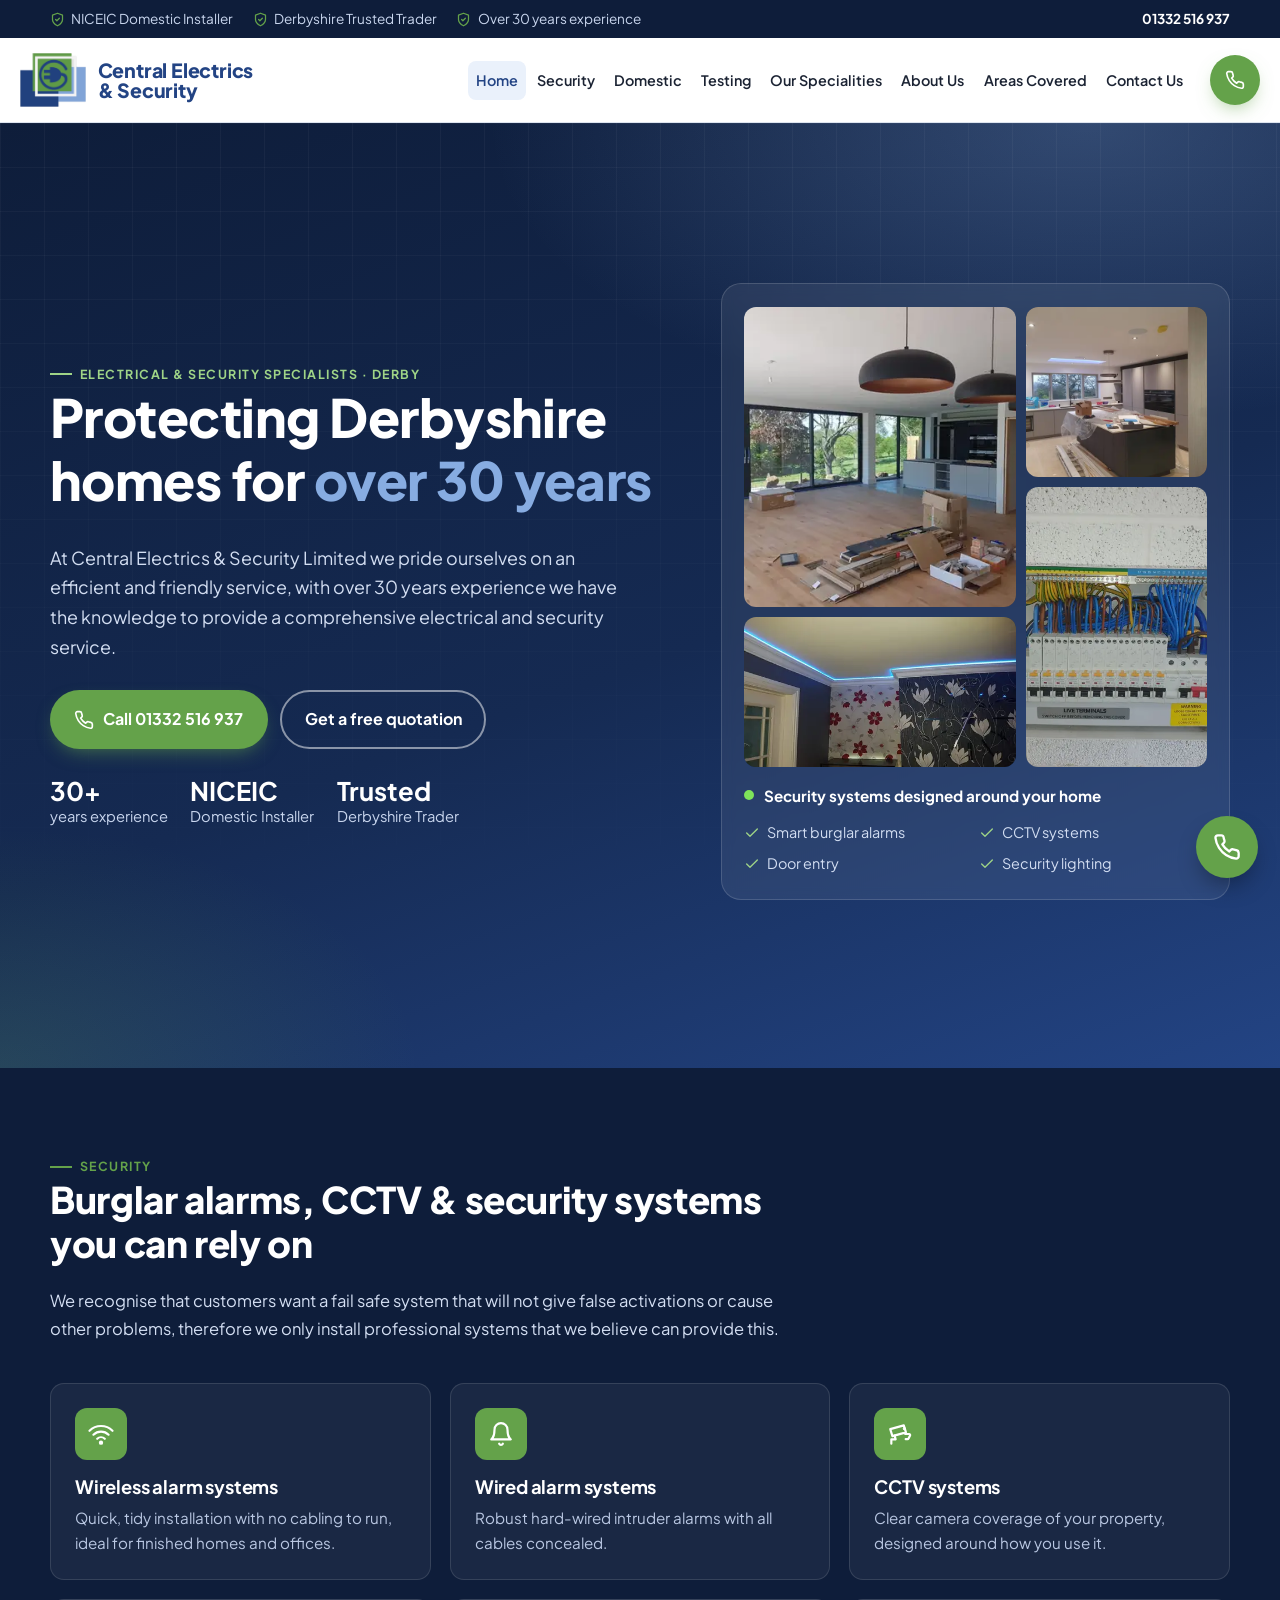
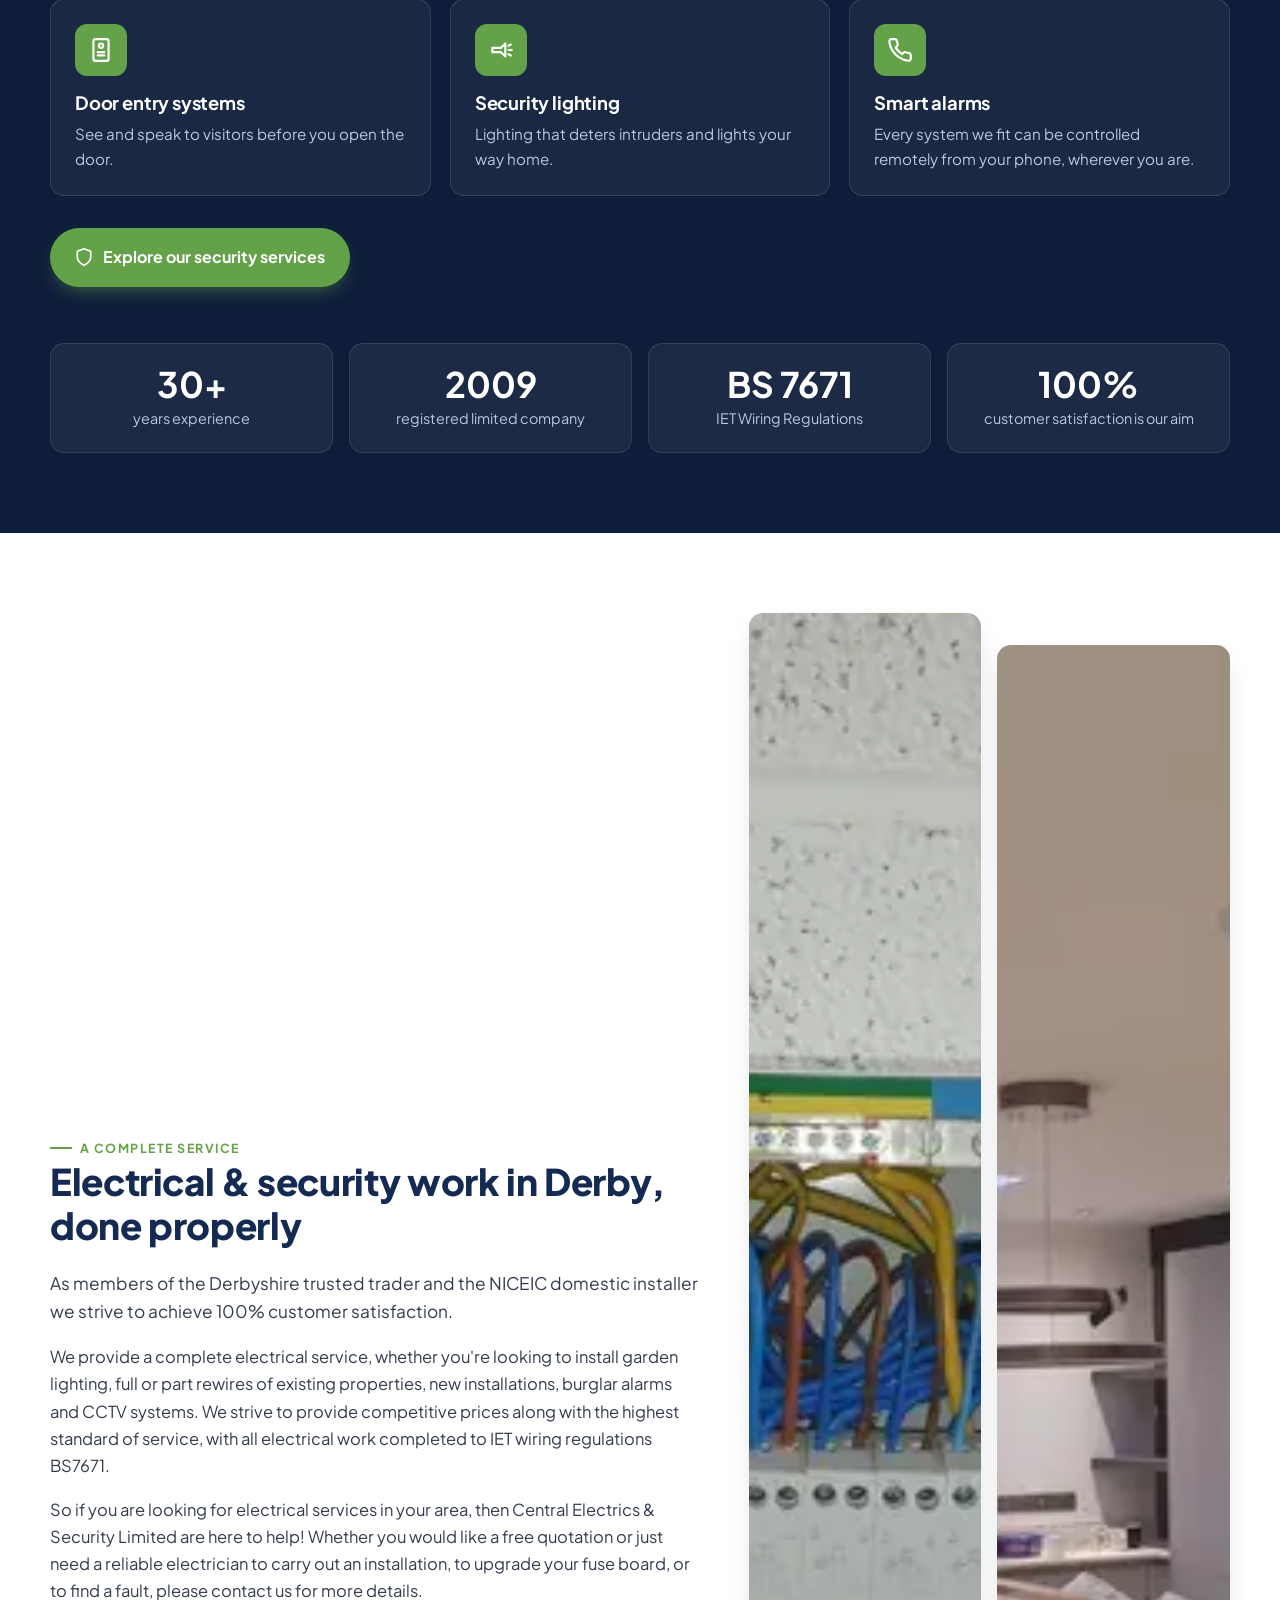
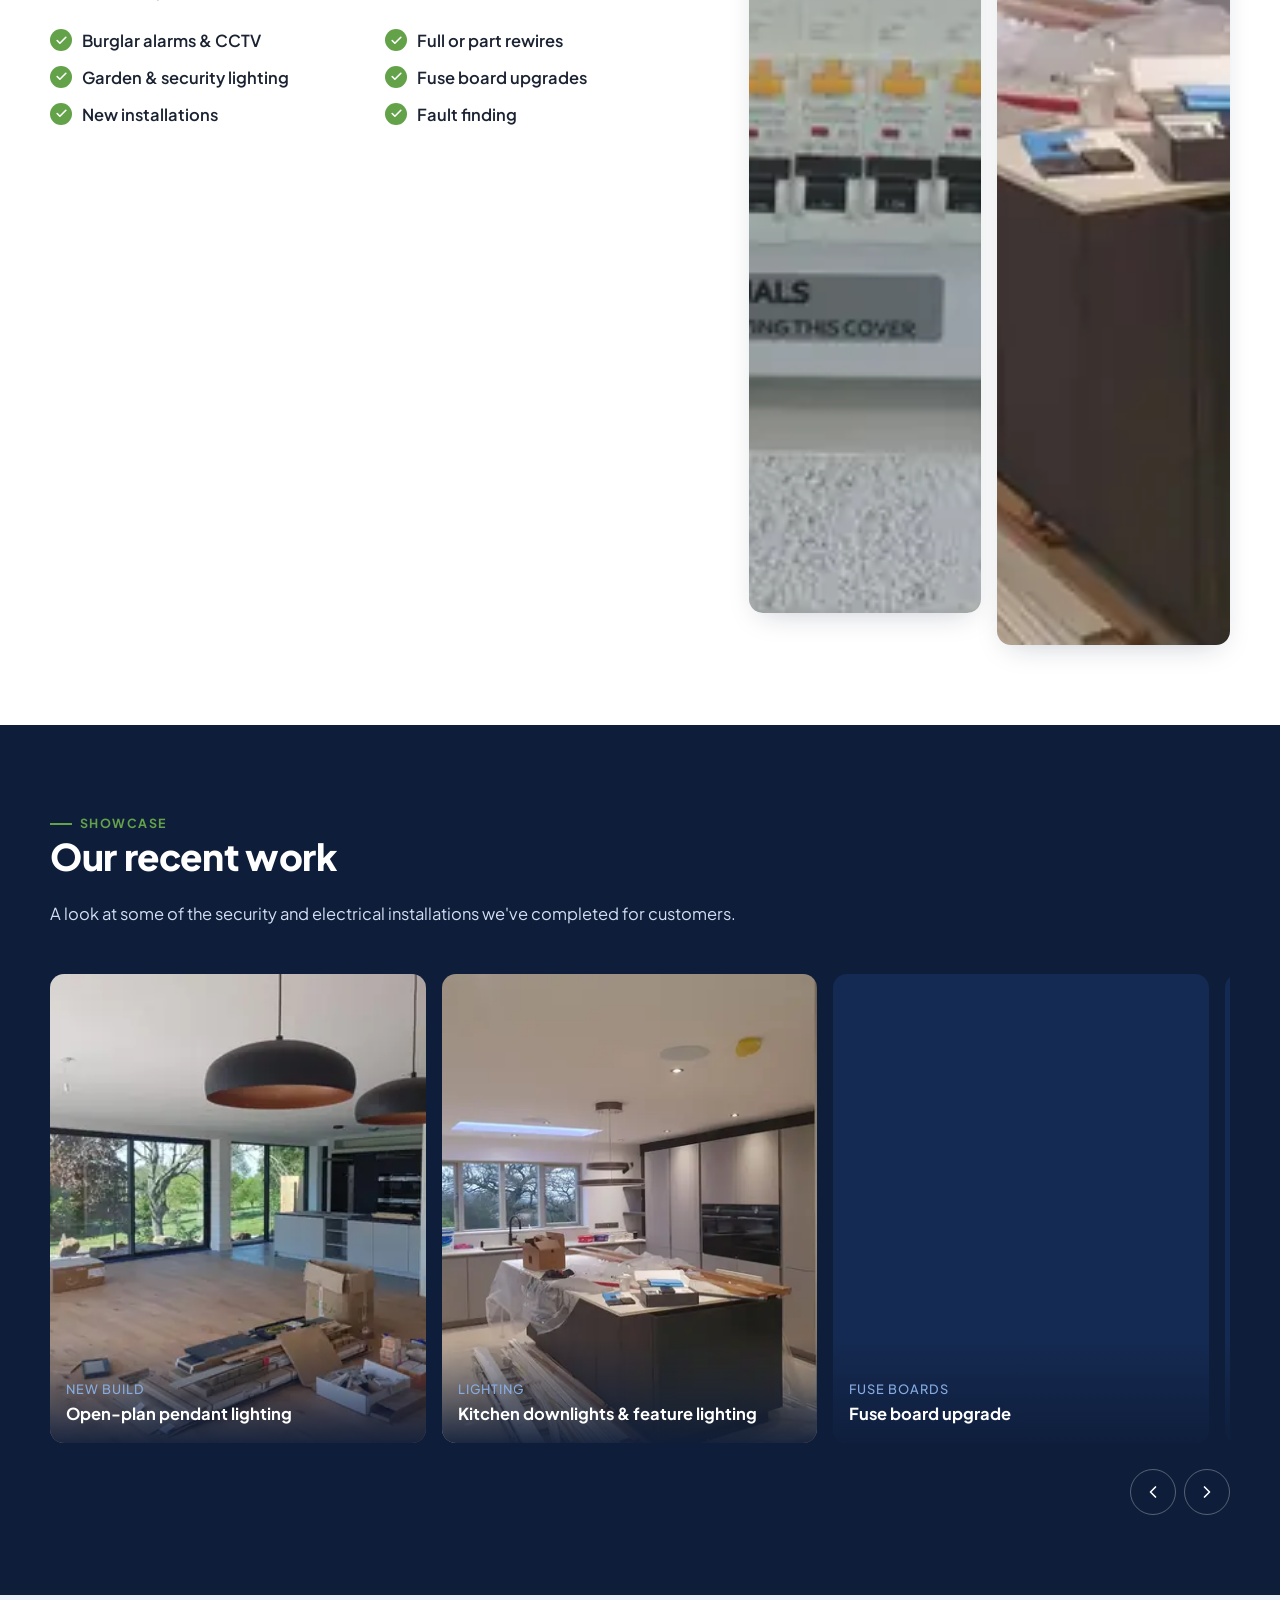
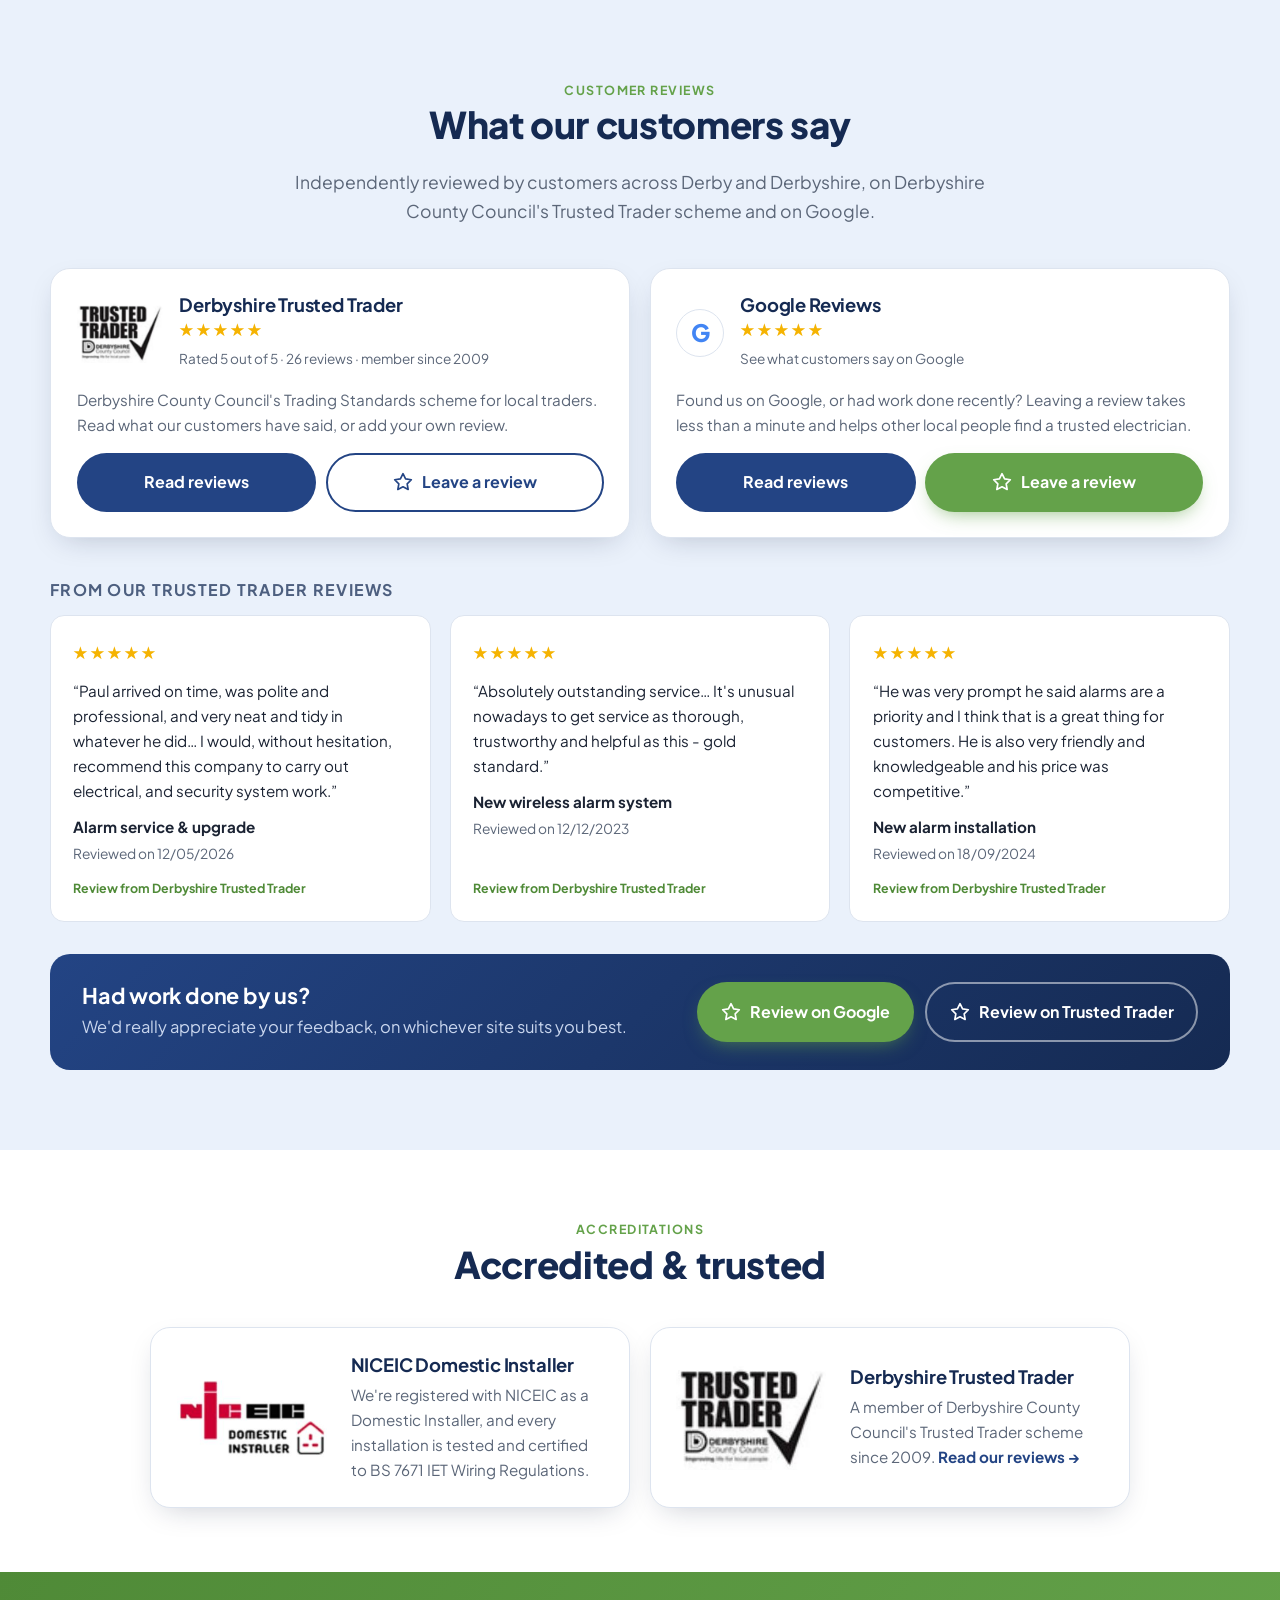
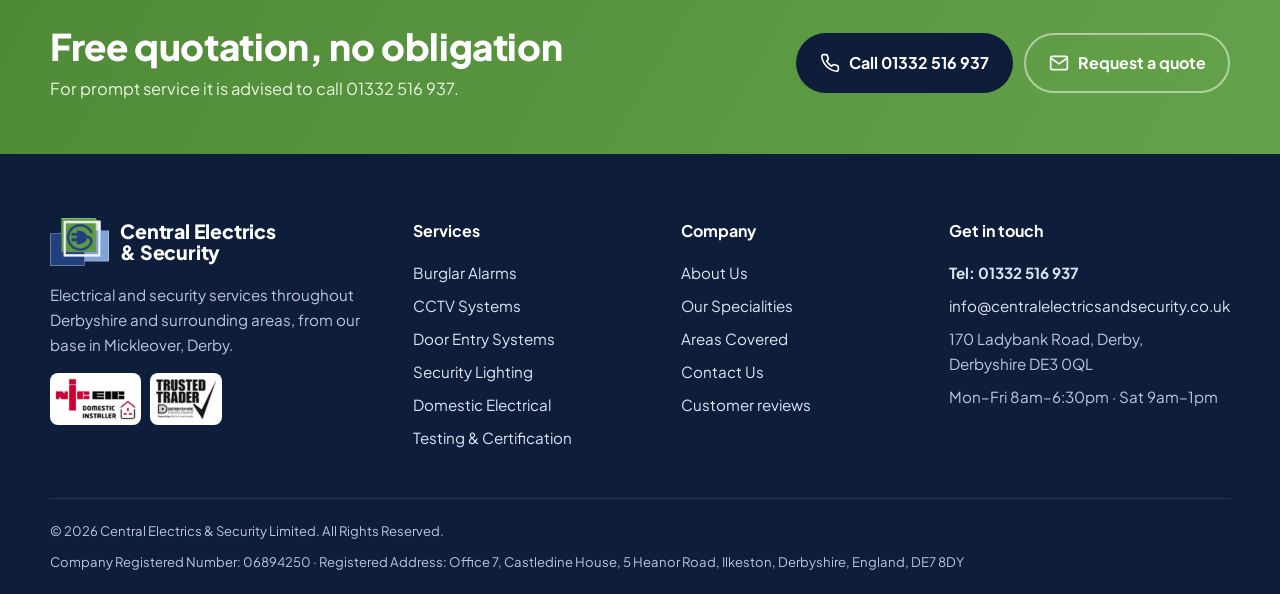
==== commit ce8e7178: "a" ====
--- a/index.html
+++ b/index.html
@@ -13,21 +13,26 @@
 <meta property="og:title" content="Central Electrics & Security | Electricians, Burglar Alarms & CCTV in Derby">
 <meta property="og:description" content="Central Electrics & Security Ltd, Derby. Burglar alarms, CCTV, door entry, security lighting and domestic electrical work. NICEIC Domestic Installer with over 30 years experience.">
 <meta property="og:url" content="https://www.centralelectricsandsecurity.co.uk/">
-<meta property="og:image" content="https://roguerad.github.io/images/share.jpg">
-<meta property="og:image:width" content="1200"><meta property="og:image:height" content="630">
+<meta property="og:image" content="https://www.centralelectricsandsecurity.co.uk/images/share-square.png">
+<meta property="og:image:width" content="600"><meta property="og:image:height" content="600">
+<meta property="og:image:alt" content="Central Electrics &amp; Security logo">
 <meta name="twitter:card" content="summary_large_image">
+<meta name="twitter:image" content="https://www.centralelectricsandsecurity.co.uk/images/share.jpg">
+<meta name="twitter:image:alt" content="Central Electrics &amp; Security: burglar alarms, CCTV and electrical work in Derby">
 <meta name="format-detection" content="telephone=yes">
 <link rel="icon" type="image/png" href="images/favicon.png">
 <link rel="apple-touch-icon" href="images/apple-touch-icon.png">
 <link rel="preconnect" href="https://fonts.googleapis.com"><link rel="preconnect" href="https://fonts.gstatic.com" crossorigin>
-<link href="https://fonts.googleapis.com/css2?family=Plus+Jakarta+Sans:wght@400;500;600;700;800&display=swap" rel="stylesheet">
-<link rel="stylesheet" href="css/style.css">
-<script type="application/ld+json">{"@context": "https://schema.org", "@type": "Electrician", "@id": "https://www.centralelectricsandsecurity.co.uk/#business", "name": "Central Electrics & Security Ltd", "url": "https://www.centralelectricsandsecurity.co.uk/", "telephone": "+441332516937", "email": "info@centralelectricsandsecurity.co.uk", "image": "https://www.centralelectricsandsecurity.co.uk/images/projects/open-plan-pendant-lighting.jpg", "logo": "https://www.centralelectricsandsecurity.co.uk/images/icon.png", "description": "Family run electrical and security business in Mickleover, Derby. Burglar alarms, smart alarms, CCTV, door entry, security lighting and domestic electrical work. NICEIC Domestic Installer and Derbyshire Trusted Trader.", "founder": {"@type": "Person", "name": "Paul Fowlkes", "jobTitle": "Electrician & Security Installer"}, "foundingDate": "2009-05-01", "address": {"@type": "PostalAddress", "streetAddress": "170 Ladybank Road", "addressLocality": "Mickleover, Derby", "addressRegion": "Derbyshire", "postalCode": "DE3 0QL", "addressCountry": "GB"}, "geo": {"@type": "GeoCoordinates", "latitude": 52.9119798, "longitude": -1.5547513}, "areaServed": [{"@type": "City", "name": "Derby"}, {"@type": "Place", "name": "Mickleover"}, {"@type": "AdministrativeArea", "name": "Derbyshire"}], "openingHoursSpecification": [{"@type": "OpeningHoursSpecification", "dayOfWeek": ["Monday", "Tuesday", "Wednesday", "Thursday", "Friday"], "opens": "08:00", "closes": "18:30"}, {"@type": "OpeningHoursSpecification", "dayOfWeek": "Saturday", "opens": "09:00", "closes": "13:00"}], "sameAs": ["https://www.google.com/maps/place/?q=place_id:ChIJi2XwCVb2eUgR8YL2YHHdaZI", "https://apps.derbyshire.gov.uk/applications/trusted-trader/profile.asp?tid=56896"], "knowsAbout": ["Burglar alarms", "Smart alarms", "CCTV", "Door entry systems", "Security lighting", "Fuse board upgrades", "Rewiring", "Electrical testing"]}</script>
+<link rel="preload" as="style" href="https://fonts.googleapis.com/css2?family=Plus+Jakarta+Sans:wght@400;500;600;700;800&display=optional" onload="this.onload=null;this.rel='stylesheet'">
+<noscript><link rel="stylesheet" href="https://fonts.googleapis.com/css2?family=Plus+Jakarta+Sans:wght@400;500;600;700;800&display=optional"></noscript>
+<link rel="preload" as="image" imagesrcset="images/projects/open-plan-pendant-lighting-480.webp 480w, images/projects/open-plan-pendant-lighting-800.webp 800w, images/projects/open-plan-pendant-lighting-1200.webp 1200w, images/projects/open-plan-pendant-lighting.webp 1600w" imagesizes="(max-width: 900px) 60vw, 340px" fetchpriority="high">
+<style>:root{--navy:#234484;--navy-deep:#0e1d3a;--navy-ink:#152a52;--green:#64a24a;--green-dark:#4f8a37;--slate:#4d5f7f;--sky:#87ace1;--sky-soft:#eaf1fb;--ink:#1b2333;--muted:#5b6678;--line:#dde4ef;--white:#fff;--radius:14px;--shadow:0 10px 30px -12px rgba(14,29,58,.25);--max:1180px;--font:"Plus Jakarta Sans",system-ui,-apple-system,"Segoe UI",Roboto,Arial,sans-serif;}*,*::before,*::after{box-sizing:border-box}html{scroll-behavior:smooth;-webkit-text-size-adjust:100%}body{margin:0;font-family:var(--font);color:var(--ink);background:var(--white);line-height:1.65;font-size:16.5px}img{max-width:100%;display:block}a{color:var(--navy)}h1,h2,h3{line-height:1.2;margin:0 0 .6em;letter-spacing:-.01em;color:var(--navy-ink)}h1{font-size:clamp(2rem,5vw,3.3rem);font-weight:800}h2{font-size:clamp(1.6rem,3.4vw,2.3rem);font-weight:800}h3{font-size:1.15rem;font-weight:700}p{margin:0 0 1em}.container{width:min(100% - 2.5rem,var(--max));margin-inline:auto}.skip{position:absolute;left:-9999px}.skip:focus{left:1rem;top:1rem;z-index:999;background:#fff;padding:.5rem 1rem}.eyebrow{display:inline-flex;flex-wrap:wrap;align-items:center;gap:.5rem;font-size:.78rem;font-weight:700;letter-spacing:.12em;text-transform:uppercase;color:var(--green)}.eyebrow::before{content:"";width:22px;height:2px;background:currentColor}.lead{font-size:1.1rem;color:var(--muted)}.btn{display:inline-flex;align-items:center;justify-content:center;gap:.55rem;padding:.9rem 1.4rem;border-radius:999px;font-weight:700;font-size:1rem;text-decoration:none;border:2px solid transparent;cursor:pointer;transition:transform .15s,background .2s,box-shadow .2s;min-height:48px;font-family:inherit}.btn svg{width:20px;height:20px;flex:none}.btn:hover{transform:translateY(-2px)}.btn-green{background:var(--green);color:#fff;box-shadow:0 8px 20px -8px rgba(100,162,74,.7)}.btn-green:hover{background:var(--green-dark)}.btn-navy{background:var(--navy);color:#fff}.btn-navy:hover{background:var(--navy-ink)}.btn-ghost{border-color:rgba(255,255,255,.5);color:#fff}.btn-ghost:hover{background:rgba(255,255,255,.1)}.btn-outline{border-color:var(--navy);color:var(--navy);background:#fff}.btn-outline:hover{background:var(--sky-soft)}.topbar{background:var(--navy-deep);color:#c9d6ee;font-size:.85rem}.topbar .container{display:flex;justify-content:space-between;align-items:center;gap:1rem;padding:.5rem 0}.topbar a{color:#fff;text-decoration:none;font-weight:700}.topbar .badges{display:flex;gap:1.2rem;flex-wrap:wrap}.topbar .badges span{display:inline-flex;align-items:center;gap:.4rem}.topbar svg{width:15px;height:15px;color:var(--green)}.site-header{position:sticky;top:0;z-index:50;background:rgba(255,255,255,.96);backdrop-filter:blur(10px);border-bottom:1px solid var(--line)}.site-header .container{display:flex;align-items:center;justify-content:space-between;gap:1.2rem;min-height:84px;width:min(100% - 2.5rem,1400px)}.logo{flex:none}.nav{flex:1 1 auto;min-width:0}.nav ul{justify-content:flex-end}.header-call{flex:none}.logo{display:flex;align-items:center;gap:.7rem;text-decoration:none}.logo img{height:54px;width:auto}.wordmark{white-space:nowrap;font-weight:800;color:var(--navy);line-height:1.05;font-size:1.22rem;letter-spacing:-.01em}.nav ul{list-style:none;display:flex;gap:.2rem;margin:0;padding:0}.nav a{display:block;white-space:nowrap;padding:.55rem .6rem;border-radius:8px;text-decoration:none;color:var(--ink);font-weight:600;font-size:.93rem}.nav a:hover{background:var(--sky-soft);color:var(--navy)}.nav a[aria-current="page"]{color:var(--navy);background:var(--sky-soft)}.header-call{white-space:nowrap}.menu-btn{display:none;background:none;border:0;padding:.6rem;cursor:pointer;color:var(--navy)}.menu-btn svg{width:28px;height:28px}@media (max-width:1500px){.header-call span.long{display:none}}@media (max-width:1400px){.nav a{font-size:.9rem;padding:.5rem .5rem}.header-call{padding:.8rem;width:50px;height:50px;border-radius:50%}.header-call > span{display:none}}@media (max-width:1240px){.site-header .container{min-height:68px}.logo img{height:44px}.wordmark{font-size:1.05rem}.menu-btn{display:inline-flex}.header-call{margin-left:auto;width:auto;height:auto;border-radius:999px;padding:.7rem 1.1rem}.header-call > span{display:inline}.nav{position:fixed;inset:68px 0 auto 0;background:#fff;border-bottom:1px solid var(--line);box-shadow:var(--shadow);max-height:0;overflow:hidden;transition:max-height .3s ease}.nav.open{max-height:80vh;overflow:auto}.nav ul{flex-direction:column;padding:.6rem 1.25rem 1.2rem}.nav a{padding:.9rem .5rem;font-size:1.05rem;border-bottom:1px solid var(--line);border-radius:0}.topbar .badges span:nth-child(n+2){display:none}}@media (max-width:420px){ .logo img{height:38px} .wordmark{font-size:.98rem} }.hero{position:relative;color:#fff;background:radial-gradient(1000px 500px at 85% 0%,rgba(135,172,225,.28),transparent 60%),radial-gradient(700px 400px at 0% 100%,rgba(100,162,74,.18),transparent 60%),linear-gradient(160deg,var(--navy-deep) 0%,var(--navy-ink) 55%,var(--navy) 100%);overflow:hidden}.hero::after{content:"";position:absolute;inset:0;background-image:linear-gradient(rgba(255,255,255,.04) 1px,transparent 1px),linear-gradient(90deg,rgba(255,255,255,.04) 1px,transparent 1px);background-size:44px 44px;mask-image:linear-gradient(to bottom,#000,transparent 90%);pointer-events:none}.hero .container>*{min-width:0}.hero .container{position:relative;z-index:1;display:grid;grid-template-columns:1.1fr .9fr;gap:3rem;align-items:center;padding:5rem 0 5.5rem}.hero h1{color:#fff}.hero h1 em{font-style:normal;color:var(--sky)}.hero p{color:#d3def2;font-size:1.12rem;max-width:36rem}.hero .eyebrow{color:#9fd487}.hero-ctas{display:flex;flex-wrap:wrap;gap:.8rem;margin:1.8rem 0}.hero-trust{display:flex;flex-wrap:wrap;gap:1.4rem;color:#c9d6ee;font-size:.92rem}.hero-trust b{color:#fff;font-size:1.6rem;display:block;line-height:1}.hero-card{background:rgba(255,255,255,.07);border:1px solid rgba(255,255,255,.15);border-radius:20px;padding:1.4rem;backdrop-filter:blur(6px)}.hero-card img{border-radius:14px;aspect-ratio:4/3;object-fit:cover;width:100%}.hero-card .status{display:flex;align-items:center;gap:.6rem;margin-top:1rem;font-weight:700;font-size:.95rem}.dot{width:10px;height:10px;border-radius:50%;background:#7ee35a;box-shadow:0 0 0 0 rgba(126,227,90,.7);animation:pulse 2s infinite}@keyframes pulse{70%{box-shadow:0 0 0 10px rgba(126,227,90,0)}100%{box-shadow:0 0 0 0 rgba(126,227,90,0)}}.hero-card ul{list-style:none;padding:0;margin:.8rem 0 0;display:grid;grid-template-columns:1fr 1fr;gap:.5rem;font-size:.9rem;color:#d3def2}.hero-card li{display:flex;gap:.45rem;align-items:center}.hero-card li svg{width:16px;height:16px;color:#9fd487;flex:none}.page-hero{background:linear-gradient(160deg,var(--navy-deep),var(--navy));color:#fff;padding:3.6rem 0 3.2rem;position:relative;overflow:hidden}.page-hero::after{content:"";position:absolute;inset:0;background-image:linear-gradient(rgba(255,255,255,.04) 1px,transparent 1px),linear-gradient(90deg,rgba(255,255,255,.04) 1px,transparent 1px);background-size:44px 44px;pointer-events:none}.page-hero .container{position:relative;z-index:1}.page-hero h1{color:#fff;margin-bottom:.3em}.page-hero p{color:#d3def2;max-width:44rem;margin:0}.crumbs{font-size:.85rem;color:#a9bbdb;margin-bottom:.8rem}.crumbs a{color:#fff;text-decoration:none}@media (max-width:900px){.hero .container{grid-template-columns:minmax(0,1fr);padding:3.2rem 0 3.6rem;gap:2rem}.hero-ctas .btn{flex:1 1 100%}}section{padding:5rem 0}.section-head{max-width:46rem;margin-bottom:2.6rem}.section-head.center{text-align:center;margin-inline:auto}.section-head.center .eyebrow::before{display:none}.bg-soft{background:var(--sky-soft)}.bg-dark{background:var(--navy-deep);color:#d3def2}.bg-dark h2,.bg-dark h3{color:#fff}@media (max-width:700px){section{padding:3.4rem 0}}.split{display:grid;grid-template-columns:1.15fr .85fr;gap:3rem;align-items:center}.split.rev{grid-template-columns:.85fr 1.15fr}.split .media img{border-radius:var(--radius);box-shadow:var(--shadow);width:100%;object-fit:cover}.media-stack{display:grid;grid-template-columns:1fr 1fr;gap:1rem}.media-stack img{aspect-ratio:1/1}@media (max-width:860px){.split,.split.rev{grid-template-columns:1fr;gap:2rem}}.grid{display:grid;gap:1.2rem}.grid-3{grid-template-columns:repeat(3,1fr)}.grid-4{grid-template-columns:repeat(4,1fr)}.grid-5{grid-template-columns:repeat(5,1fr)}@media (max-width:1000px){.grid-4,.grid-5{grid-template-columns:repeat(2,1fr)}.grid-3{grid-template-columns:repeat(2,1fr)}}@media (max-width:560px){.grid-3,.grid-4{grid-template-columns:1fr}.grid-5{grid-template-columns:1fr 1fr}}.card{background:#fff;border:1px solid var(--line);border-radius:var(--radius);padding:1.5rem;transition:transform .2s,box-shadow .2s,border-color .2s}.card:hover{transform:translateY(-4px);box-shadow:var(--shadow);border-color:var(--sky)}.icon{width:52px;height:52px;border-radius:12px;display:grid;place-items:center;background:var(--sky-soft);color:var(--navy);margin-bottom:1rem}.icon svg{width:26px;height:26px}.card.sec .icon{background:var(--navy);color:#fff}.card h3{margin-bottom:.35em}.card p{color:var(--muted);font-size:.95rem;margin:0}.bg-dark .card{background:rgba(255,255,255,.05);border-color:rgba(255,255,255,.12)}.bg-dark .card p{color:#b9c7e2}.bg-dark .card .icon{background:var(--green);color:#fff}.checks{list-style:none;padding:0;margin:0;display:grid;grid-template-columns:1fr 1fr;gap:.6rem 1.2rem}.checks li{display:flex;gap:.6rem;align-items:flex-start;font-weight:600}.checks li::before{content:"";flex:none;width:22px;height:22px;margin-top:2px;border-radius:50%;background:var(--green) url("data:image/svg+xml,%3Csvg xmlns='http://www.w3.org/2000/svg' viewBox='0 0 24 24' fill='none' stroke='white' stroke-width='3' stroke-linecap='round' stroke-linejoin='round'%3E%3Cpath d='M20 6 9 17l-5-5'/%3E%3C/svg%3E") center/13px no-repeat}@media (max-width:560px){.checks{grid-template-columns:1fr}}.stats{display:grid;grid-template-columns:repeat(4,1fr);gap:1rem;text-align:center}.stats div{padding:1.3rem;border-radius:var(--radius);background:rgba(255,255,255,.06);border:1px solid rgba(255,255,255,.1)}.stats b{display:block;font-size:2.2rem;color:#fff;line-height:1.1}.stats span{font-size:.9rem;color:#b9c7e2}@media (max-width:760px){.stats{grid-template-columns:1fr 1fr}}.reel-wrap{position:relative}.reel{display:grid;grid-auto-flow:column;grid-auto-columns:clamp(250px,32%,380px);gap:1rem;overflow-x:auto;scroll-snap-type:x mandatory;padding:.3rem .2rem 1.2rem;scrollbar-width:thin;-webkit-overflow-scrolling:touch}.reel figure{margin:0;scroll-snap-align:start;position:relative;border-radius:var(--radius);overflow:hidden;background:var(--navy-ink);aspect-ratio:4/5}.reel img,.reel video{width:100%;height:100%;object-fit:cover;transition:transform .5s}.reel figure:hover img{transform:scale(1.05)}.reel figcaption{position:absolute;inset:auto 0 0 0;padding:2.5rem 1rem 1rem;background:linear-gradient(transparent,rgba(14,29,58,.92));color:#fff;font-weight:700}.reel figcaption small{display:block;font-weight:500;color:var(--sky);font-size:.8rem;text-transform:uppercase;letter-spacing:.08em}.reel .coming{display:grid;place-items:center;text-align:center;padding:1.5rem;border:2px dashed rgba(135,172,225,.5);background:rgba(135,172,225,.08);color:#c9d6ee}.reel .coming svg{width:42px;height:42px;color:var(--sky);margin:0 auto .6rem}.reel-ctrl{display:flex;gap:.5rem;justify-content:flex-end;margin-top:.4rem}.reel-ctrl button{width:46px;height:46px;border-radius:50%;border:1px solid rgba(255,255,255,.3);background:transparent;color:#fff;cursor:pointer;display:grid;place-items:center}.reel-ctrl button:hover{background:rgba(255,255,255,.1)}.reel-ctrl svg{width:20px;height:20px}@media (max-width:560px){.reel{grid-auto-columns:78%}}.light .reel-ctrl button{border-color:var(--line);color:var(--navy)}.light .reel .coming{color:var(--slate)}.reviews-head{display:flex;flex-wrap:wrap;justify-content:space-between;align-items:flex-end;gap:1.5rem;margin-bottom:2rem}.g-summary{display:flex;align-items:center;gap:1rem;background:#fff;border:1px solid var(--line);border-radius:var(--radius);padding:1rem 1.3rem;box-shadow:var(--shadow)}.g-badge{width:48px;height:48px;border-radius:50%;background:#fff;border:1px solid var(--line);display:grid;place-items:center;font-weight:800;font-size:1.5rem;color:#4285f4}.g-summary .score{font-size:1.7rem;font-weight:800;color:var(--navy-ink);line-height:1}.stars{color:#f5b301;letter-spacing:2px;font-size:1.05rem}.g-summary small{color:var(--muted)}.review-grid{display:grid;grid-template-columns:repeat(3,1fr);gap:1.2rem}@media (max-width:900px){.review-grid{grid-template-columns:1fr}}.review{background:#fff;border:1px solid var(--line);border-radius:var(--radius);padding:1.4rem;display:flex;flex-direction:column;gap:.7rem}.review .who{display:flex;align-items:center;gap:.7rem}.review .who img{width:40px;height:40px;border-radius:50%}.review .who b{display:block;font-size:.95rem}.review .who small{color:var(--muted)}.review p{color:var(--ink);font-size:.95rem;margin:0;display:-webkit-box;-webkit-line-clamp:6;-webkit-box-orient:vertical;overflow:hidden}.review .src{margin-top:auto;font-size:.78rem;color:var(--muted)}.review-empty{grid-column:1/-1;text-align:center;background:#fff;border:1px dashed var(--sky);border-radius:var(--radius);padding:2.2rem 1.4rem}.review-empty .stars{font-size:1.6rem}.review-cta{margin-top:2rem;display:grid;grid-template-columns:1fr auto;gap:1.5rem;align-items:center;background:linear-gradient(135deg,var(--navy),var(--navy-ink));color:#fff;border-radius:20px;padding:1.8rem 2rem}.review-cta h3{color:#fff;margin-bottom:.2em;font-size:1.35rem}.review-cta p{margin:0;color:#c9d6ee}.review-cta .btns{display:flex;gap:.7rem;flex-wrap:wrap}@media (max-width:760px){.review-cta{grid-template-columns:1fr;padding:1.5rem}.review-cta .btn{flex:1 1 100%}}.accred{display:flex;flex-wrap:wrap;align-items:center;justify-content:center;gap:1.2rem}.accred a,.accred div{background:#fff;border-radius:12px;padding:.8rem 1.1rem;border:1px solid var(--line);display:flex;align-items:center;gap:.9rem;text-decoration:none;color:var(--ink);font-weight:700;font-size:.9rem}.accred img{height:56px;width:auto}.cta-band{background:linear-gradient(120deg,var(--green-dark),var(--green));color:#fff;padding:3.2rem 0}.cta-band .container{display:flex;flex-wrap:wrap;align-items:center;justify-content:space-between;gap:1.5rem}.cta-band h2{color:#fff;margin:0 0 .2em}.cta-band p{margin:0;color:#eaf6e3}.cta-band .btn-navy{background:var(--navy-deep)}.cta-band .btns{display:flex;gap:.7rem;flex-wrap:wrap}@media (max-width:600px){.cta-band .btn{flex:1 1 100%}}.prose p{color:#333c4d}.prose p:first-of-type{font-size:1.08rem}.note{background:var(--sky-soft);border-left:4px solid var(--navy);padding:1.1rem 1.3rem;border-radius:0 12px 12px 0;font-weight:600;color:var(--navy-ink)}.pill{display:inline-block;background:var(--sky-soft);color:var(--navy);font-weight:700;font-size:.8rem;padding:.3rem .7rem;border-radius:999px}.spec{position:relative;border-radius:var(--radius);overflow:hidden;aspect-ratio:4/3;box-shadow:var(--shadow);background:var(--navy-ink)}.spec img{width:100%;height:100%;object-fit:cover;transition:transform .5s}.spec:hover img{transform:scale(1.06)}.spec span{position:absolute;left:0;right:0;bottom:0;padding:2.4rem 1.1rem 1rem;background:linear-gradient(transparent,rgba(14,29,58,.9));color:#fff;font-weight:800;font-size:1.1rem}.towns{display:flex;flex-wrap:wrap;gap:.5rem}.towns span{background:#fff;border:1px solid var(--line);padding:.45rem .85rem;border-radius:999px;font-weight:600;font-size:.9rem}.contact-grid{display:grid;grid-template-columns:.9fr 1.1fr;gap:2rem}@media (max-width:900px){.contact-grid{grid-template-columns:1fr}}.info-list{list-style:none;padding:0;margin:0;display:grid;gap:1rem}.info-list li{display:flex;gap:1rem;align-items:flex-start}.info-list .icon{margin:0;flex:none;width:46px;height:46px}.info-list b{display:block;color:var(--navy-ink)}.info-list a{font-weight:700;text-decoration:none}form.quote,.quote{background:#fff;border:1px solid var(--line);border-radius:20px;padding:1.8rem;box-shadow:var(--shadow)}.field{display:grid;gap:.35rem;margin-bottom:1rem}.field label{font-weight:700;font-size:.9rem}.field input,.field textarea,.field select{font:inherit;padding:.85rem 1rem;border:1.5px solid var(--line);border-radius:10px;background:#fbfcfe;width:100%;font-size:16px}.field input:focus,.field textarea:focus,.field select:focus{outline:none;border-color:var(--navy);box-shadow:0 0 0 4px rgba(35,68,132,.12)}.row2{display:grid;grid-template-columns:1fr 1fr;gap:1rem}@media (max-width:560px){.row2{grid-template-columns:1fr}form.quote,.quote{padding:1.3rem}}.map{border:0;width:100%;height:340px;border-radius:var(--radius);display:block}.site-footer{background:var(--navy-deep);color:#b9c7e2;padding:4rem 0 0;font-size:.95rem}.footer-grid{display:grid;grid-template-columns:1.4fr 1fr 1fr 1.1fr;gap:2rem}.site-footer h4{color:#fff;margin:0 0 1rem;font-size:1rem}.site-footer a{color:#dbe5f6;text-decoration:none}.site-footer a:hover{color:#fff;text-decoration:underline}.site-footer ul{list-style:none;padding:0;margin:0;display:grid;gap:.5rem}.footer-logo{margin-bottom:1rem}.footer-logo img{height:48px}.footer-logo .wordmark{color:#fff}.footer-accred{display:flex;gap:.6rem;margin-top:1rem}.footer-accred img{height:48px;width:auto;border-radius:6px;background:#fff;padding:3px}.footer-bottom{border-top:1px solid rgba(255,255,255,.1);margin-top:3rem;padding:1.3rem 0 1.3rem;font-size:.82rem;display:flex;justify-content:space-between;flex-wrap:wrap;gap:.6rem}@media (max-width:900px){.footer-grid{grid-template-columns:1fr 1fr}}@media (max-width:560px){.footer-grid{grid-template-columns:1fr}}.mobile-bar{display:none}@media (max-width:760px){body{padding-bottom:74px}.mobile-bar{display:grid;grid-template-columns:1.4fr 1fr 1fr;gap:.5rem;position:fixed;left:0;right:0;bottom:0;z-index:60;padding:.6rem .7rem calc(.6rem + env(safe-area-inset-bottom));background:rgba(14,29,58,.97);backdrop-filter:blur(8px);box-shadow:0 -6px 20px rgba(0,0,0,.2)}.mobile-bar a{display:flex;flex-direction:column;align-items:center;justify-content:center;gap:2px;padding:.5rem;border-radius:12px;text-decoration:none;color:#fff;font-size:.75rem;font-weight:700;min-height:52px}.mobile-bar a svg{width:20px;height:20px}.mobile-bar .call{background:var(--green);flex-direction:row;gap:.5rem;font-size:1rem}.mobile-bar .alt{background:rgba(255,255,255,.08)}}.fab-call{position:fixed;right:22px;bottom:22px;z-index:55;width:62px;height:62px;border-radius:50%;background:var(--green);color:#fff;display:grid;place-items:center;box-shadow:0 12px 26px -8px rgba(0,0,0,.45);text-decoration:none;animation:ring 4s infinite}.fab-call svg{width:28px;height:28px}.fab-call::after{content:"Call 01332 516 937";position:absolute;right:74px;white-space:nowrap;background:var(--navy-deep);color:#fff;font-weight:700;font-size:.85rem;padding:.45rem .8rem;border-radius:8px;opacity:0;transform:translateX(8px);transition:.2s;pointer-events:none}.fab-call:hover::after{opacity:1;transform:none}@keyframes ring{0%,90%,100%{transform:rotate(0)}92%{transform:rotate(-12deg)}94%{transform:rotate(12deg)}96%{transform:rotate(-8deg)}98%{transform:rotate(8deg)}}@media (max-width:760px){.fab-call{display:none}}.reveal{opacity:0;transform:translateY(18px);transition:opacity .6s ease,transform .6s ease}.reveal.in{opacity:1;transform:none}@media (prefers-reduced-motion:reduce){.reveal{opacity:1;transform:none;transition:none}.fab-call,.dot{animation:none}html{scroll-behavior:auto}}@media (max-width:760px){.header-call{display:none}.hero-trust{gap:1rem}.hero-trust b{font-size:1.3rem}}.platforms{display:grid;grid-template-columns:1fr 1fr;gap:1.2rem;margin-bottom:2.6rem}.platform{background:#fff;border:1px solid var(--line);border-radius:20px;padding:1.6rem;box-shadow:var(--shadow);display:flex;flex-direction:column}.platform-top{display:flex;align-items:center;gap:1rem;margin-bottom:1rem}.platform-top img{height:60px;width:auto;border-radius:8px}.platform-top h3{margin:0}.platform-top small{color:var(--muted);font-size:.85rem}.platform p{color:var(--muted);font-size:.95rem}.platform-btns{display:flex;gap:.6rem;flex-wrap:wrap;margin-top:auto}.platform-btns .btn{flex:1 1 auto;min-width:150px}.reviews-sub{font-size:1rem;text-transform:uppercase;letter-spacing:.08em;color:var(--slate);margin:0 0 1rem}#google-block .reviews-sub{margin-top:2.2rem}.review .src.tt-src{color:var(--green-dark);font-weight:700}@media (max-width:820px){.platforms{grid-template-columns:1fr}}.collage{display:grid;grid-template-columns:1.5fr 1fr;grid-template-rows:170px 120px 150px;gap:10px}.collage img{width:100%;height:100%;object-fit:cover;border-radius:12px;aspect-ratio:auto}.hero-card .collage img{aspect-ratio:auto}.collage .c1{grid-column:1;grid-row:1/3}.collage .c2{grid-column:2;grid-row:1}.collage .c3{grid-column:2;grid-row:2/4}.collage .c4{grid-column:1;grid-row:3}@media (max-width:560px){.collage{grid-template-rows:130px 90px 110px;gap:8px}}.accred-sec{padding:4rem 0}.accred-grid{display:grid;grid-template-columns:1fr 1fr;gap:1.2rem;max-width:980px;margin:0 auto}.accred-card{display:flex;align-items:center;gap:1.5rem;background:#fff;border:1px solid var(--line);border-radius:20px;padding:1.6rem;text-decoration:none;color:var(--ink);box-shadow:var(--shadow);transition:transform .2s,border-color .2s}a.accred-card:hover{transform:translateY(-3px);border-color:var(--sky)}.accred-card img{width:150px;height:auto;flex:none}.accred-card h3{margin-bottom:.3em}.accred-card p{margin:0;color:var(--muted);font-size:.95rem}.accred-card .link{color:var(--navy);font-weight:700}@media (max-width:820px){.accred-grid{grid-template-columns:1fr}}@media (max-width:480px){.accred-card{flex-direction:column;text-align:center}.accred-card img{width:170px}}.footer-accred img{height:52px;background:#fff;padding:4px;border-radius:8px}.phone-wrap{display:grid;place-items:center}.phone{position:relative;width:270px;height:540px;border-radius:40px;background:var(--navy-deep);padding:14px;box-shadow:0 30px 60px -20px rgba(14,29,58,.5),inset 0 0 0 2px rgba(255,255,255,.08)}.notch{position:absolute;top:14px;left:50%;transform:translateX(-50%);width:90px;height:22px;background:var(--navy-deep);border-radius:0 0 14px 14px;z-index:2}.app{height:100%;border-radius:28px;background:linear-gradient(180deg,var(--navy) 0%,var(--navy-ink) 100%);padding:44px 18px 18px;color:#fff;display:flex;flex-direction:column;gap:14px}.app-top small{display:block;color:var(--sky);font-size:.8rem}.app-top b{font-size:1.3rem}.app-shield{width:96px;height:96px;margin:6px auto;border-radius:50%;background:rgba(100,162,74,.18);display:grid;place-items:center;color:#8fd46e;box-shadow:0 0 0 10px rgba(100,162,74,.08)}.app-shield svg{width:48px;height:48px}.app-btns{display:grid;grid-template-columns:repeat(3,1fr);gap:6px}.app-btns span{text-align:center;font-size:.72rem;font-weight:700;padding:.55rem 0;border-radius:10px;background:rgba(255,255,255,.08)}.app-btns .on{background:var(--green)}.app-row{display:flex;gap:.7rem;align-items:center;background:rgba(255,255,255,.07);border-radius:12px;padding:.7rem}.app-row svg{width:20px;height:20px;color:var(--sky);flex:none}.app-row b{display:block;font-size:.8rem}.app-row small{color:#a9bbdb;font-size:.7rem}.toast{position:absolute;left:-50px;bottom:28px;background:#fff;color:var(--ink);border-radius:14px;padding:.7rem .9rem;display:flex;gap:.6rem;align-items:center;box-shadow:var(--shadow);animation:float 4s ease-in-out infinite}.toast svg{width:20px;height:20px;color:var(--green)}.toast b{display:block;font-size:.8rem}.toast small{font-size:.7rem;color:var(--muted)}@keyframes float{50%{transform:translateY(-8px)}}@media (max-width:560px){.toast{left:-10px}}@media (prefers-reduced-motion:reduce){.toast{animation:none}}.profile{margin:0;position:relative;max-width:460px;justify-self:center;width:100%}.profile img{width:100%;aspect-ratio:4/5;object-fit:cover;border-radius:20px;box-shadow:var(--shadow)}.profile::before{content:"";position:absolute;inset:18px -18px -18px 18px;border:3px solid var(--green);border-radius:20px;z-index:-1}.profile figcaption{position:absolute;left:16px;right:16px;bottom:16px;background:rgba(14,29,58,.9);backdrop-filter:blur(6px);color:#fff;border-radius:14px;padding:.8rem 1rem}.profile figcaption b{display:block;font-size:1.1rem}.profile figcaption span{font-size:.85rem;color:#c9d6ee}@media (max-width:860px){.profile{max-width:340px;margin-right:12px}.profile img{aspect-ratio:1/1;object-position:center 15%}.profile::before{inset:10px -10px -10px 10px}}.quote-btn{width:100%;margin-bottom:.7rem;font-size:1.05rem;min-height:56px}.quote-tips{background:var(--sky-soft);border-radius:14px;padding:1.2rem 1.3rem;margin-top:.8rem}.quote-tips h3{font-size:1rem;margin-bottom:.8rem}.quote-tips .checks li{font-weight:600;font-size:.95rem}.quote-note{font-size:.88rem;color:var(--muted);margin:1rem 0 0}.phone-wrap{margin:0;display:flex;flex-direction:column;align-items:center;gap:1rem}.phone.hc{background:#111;padding:12px}.phone.hc .notch{background:#111}.hc-app{height:100%;border-radius:30px;background:#ececee;overflow:hidden;position:relative;padding:8px 12px 0;color:#333;font-family:inherit}.hc-status{display:flex;justify-content:space-between;font-size:.62rem;font-weight:700;padding:4px 8px 0;color:#222}.hc-sig{letter-spacing:-1px;font-size:.5rem}.hc-back{font-size:1.6rem;line-height:1;margin:6px 0 0 2px;color:#333}.hc-title{display:flex;justify-content:space-between;align-items:center;font-size:1.25rem;color:#3a3a4a;margin:0 2px 10px}.hc-edit{width:24px;height:24px;border-radius:50%;background:#fff;display:grid;place-items:center;box-shadow:0 1px 3px rgba(0,0,0,.15)}.hc-edit svg{width:11px;height:11px;color:#d71920}.hc-card{background:#fff;border-radius:4px;box-shadow:0 2px 6px rgba(0,0,0,.08);margin-bottom:10px;position:relative;overflow:hidden}.hc-armall{display:flex;justify-content:space-between;align-items:center;padding:12px;color:#d71920;font-size:.95rem}.hc-toggle{width:30px;height:18px;border-radius:9px;background:#e4e4e6;position:relative}.hc-toggle::after{content:"";position:absolute;left:2px;top:2px;width:14px;height:14px;border-radius:50%;background:#fff;box-shadow:0 1px 2px rgba(0,0,0,.25)}.hc-area{display:flex;justify-content:space-between;align-items:center;padding:10px 12px 6px}.hc-area b{display:block;color:#d71920;font-weight:500;font-size:1.05rem;margin-bottom:4px}.hc-area small{display:block;font-size:.5rem;font-weight:800;color:#444;line-height:1.35;letter-spacing:.03em}.hc-lock{width:52px;height:52px;border-radius:50%;display:grid;place-items:center;flex:none;position:relative}.hc-lock svg{width:22px;height:22px;color:#fff}.hc-lock.open{border:4px solid #c9c9c9;background:#fff}.hc-lock.open::before{content:"";position:absolute;inset:4px;border-radius:50%;background:#3aa64c}.hc-lock.open svg{position:relative}.hc-lock.shut{border:3px solid #d71920;background:#fff}.hc-lock.shut::before{content:"";position:absolute;inset:3px;border-radius:50%;background:#d71920}.hc-lock.shut svg{position:relative;margin-top:-8px;width:18px;height:18px}.hc-lock em{position:absolute;bottom:11px;font-style:normal;font-size:.42rem;font-weight:800;color:#fff;letter-spacing:.04em}.hc-view{font-size:.58rem;font-weight:800;color:#555;padding:4px 12px 10px;letter-spacing:.04em}.hc-view span{margin-left:6px}.hc-armed::after{content:"";position:absolute;right:0;bottom:0;width:55%;height:7px;background:#d71920;clip-path:polygon(12% 0,100% 0,100% 100%,0 100%)}.hc-cut{padding-bottom:20px}.hc-nav{position:absolute;left:0;right:0;bottom:0;background:#fff;display:grid;grid-template-columns:repeat(5,1fr);align-items:end;padding:6px 4px 12px;box-shadow:0 -2px 8px rgba(0,0,0,.08)}.hc-nav span{display:flex;flex-direction:column;align-items:center;gap:2px;color:#555}.hc-nav svg{width:15px;height:15px}.hc-nav small{font-size:.4rem;font-weight:800;letter-spacing:.03em}.hc-nav .hc-home{width:46px;height:46px;border-radius:50%;background:#d71920;color:#fff;justify-content:center;margin:-26px auto 0;box-shadow:0 3px 8px rgba(215,25,32,.4)}.hc-nav .hc-home svg{width:20px;height:20px}.phone-cap{font-size:.82rem;color:var(--muted);text-align:center}@media (max-width:860px){.media-stack img{margin-top:0!important}}@media (max-width:900px){section.hero{padding:0}.hero .container{padding:2rem 0 2.6rem;gap:1.8rem}.hero h1{margin-bottom:.45em}.hero-ctas{margin:1.4rem 0}}.collage .slides{position:relative;overflow:hidden;border-radius:12px;background:var(--navy-ink)}.collage .slides img{position:absolute;inset:0;width:100%;height:100%;object-fit:cover;border-radius:0;opacity:0;transition:opacity 1.4s ease,transform 6s ease;transform:scale(1.04)}.collage .slides img.on{opacity:1;transform:scale(1)}.collage .c1{grid-column:1;grid-row:1/3}.collage .c2{grid-column:2;grid-row:1}.collage .c3{grid-column:2;grid-row:2/4}.collage .c4{grid-column:1;grid-row:3}@media (prefers-reduced-motion:reduce){.collage .slides img{transition:none;transform:none}}@media (max-width:560px){.hero .eyebrow{font-size:.7rem;letter-spacing:.08em;flex-wrap:nowrap}.hero .eyebrow::before{width:16px}}</style>
+<script type="application/ld+json">{"@context": "https://schema.org", "@type": "Electrician", "@id": "https://www.centralelectricsandsecurity.co.uk/#business", "name": "Central Electrics & Security Ltd", "url": "https://www.centralelectricsandsecurity.co.uk/", "telephone": "+441332516937", "email": "info@centralelectricsandsecurity.co.uk", "image": "https://www.centralelectricsandsecurity.co.uk/images/projects/open-plan-pendant-lighting.jpg", "logo": "https://www.centralelectricsandsecurity.co.uk/images/icon.png", "description": "Family run electrical and security business in Mickleover, Derby. Burglar alarms, smart alarms, CCTV, door entry, security lighting and domestic electrical work. NICEIC Domestic Installer and Derbyshire Trusted Trader.", "founder": {"@type": "Person", "name": "Paul Fowlkes", "jobTitle": "Electrician & Security Installer"}, "foundingDate": "2009-05-01", "address": {"@type": "PostalAddress", "streetAddress": "170 Ladybank Road", "addressLocality": "Mickleover, Derby", "addressRegion": "Derbyshire", "postalCode": "DE3 0QL", "addressCountry": "GB"}, "geo": {"@type": "GeoCoordinates", "latitude": 52.9119798, "longitude": -1.5547513}, "areaServed": [{"@type": "City", "name": "Derby"}, {"@type": "Place", "name": "Mickleover"}, {"@type": "Place", "name": "Littleover"}, {"@type": "Place", "name": "Allestree"}, {"@type": "Place", "name": "Duffield"}, {"@type": "Place", "name": "Quarndon"}, {"@type": "AdministrativeArea", "name": "Derbyshire"}], "openingHoursSpecification": [{"@type": "OpeningHoursSpecification", "dayOfWeek": ["Monday", "Tuesday", "Wednesday", "Thursday", "Friday"], "opens": "08:00", "closes": "18:30"}, {"@type": "OpeningHoursSpecification", "dayOfWeek": "Saturday", "opens": "09:00", "closes": "13:00"}], "sameAs": ["https://www.google.com/maps/place/?q=place_id:ChIJi2XwCVb2eUgR8YL2YHHdaZI", "https://apps.derbyshire.gov.uk/applications/trusted-trader/profile.asp?tid=56896"], "knowsAbout": ["Burglar alarms", "Smart alarms", "CCTV", "Door entry systems", "Security lighting", "Fuse board upgrades", "Rewiring", "Electrical testing"]}</script>
 </head>
 <body>
 <a class="skip" href="#main">Skip to content</a>
 <div class="topbar"><div class="container">
-  <div class="badges"><span><svg viewBox="0 0 24 24" fill="none" stroke="currentColor" stroke-width="2" stroke-linecap="round" stroke-linejoin="round" aria-hidden="true" ><path d="M12 22s8-4 8-10V5l-8-3-8 3v7c0 6 8 10 8 10z"/><path d="m9 12 2 2 4-4"/></svg> NICEIC Domestic Installer</span><span><svg viewBox="0 0 24 24" fill="none" stroke="currentColor" stroke-width="2" stroke-linecap="round" stroke-linejoin="round" aria-hidden="true" ><path d="M12 22s8-4 8-10V5l-8-3-8 3v7c0 6 8 10 8 10z"/><path d="m9 12 2 2 4-4"/></svg> Derbyshire Trusted Trader</span><span><svg viewBox="0 0 24 24" fill="none" stroke="currentColor" stroke-width="2" stroke-linecap="round" stroke-linejoin="round" aria-hidden="true" ><path d="M12 22s8-4 8-10V5l-8-3-8 3v7c0 6 8 10 8 10z"/><path d="m9 12 2 2 4-4"/></svg> over 30 years experience</span></div>
+  <div class="badges"><span><svg viewBox="0 0 24 24" fill="none" stroke="currentColor" stroke-width="2" stroke-linecap="round" stroke-linejoin="round" aria-hidden="true" ><path d="M12 22s8-4 8-10V5l-8-3-8 3v7c0 6 8 10 8 10z"/><path d="m9 12 2 2 4-4"/></svg> NICEIC Domestic Installer</span><span><svg viewBox="0 0 24 24" fill="none" stroke="currentColor" stroke-width="2" stroke-linecap="round" stroke-linejoin="round" aria-hidden="true" ><path d="M12 22s8-4 8-10V5l-8-3-8 3v7c0 6 8 10 8 10z"/><path d="m9 12 2 2 4-4"/></svg> Derbyshire Trusted Trader</span><span><svg viewBox="0 0 24 24" fill="none" stroke="currentColor" stroke-width="2" stroke-linecap="round" stroke-linejoin="round" aria-hidden="true" ><path d="M12 22s8-4 8-10V5l-8-3-8 3v7c0 6 8 10 8 10z"/><path d="m9 12 2 2 4-4"/></svg> Over 30 years experience</span></div>
   <a href="tel:+441332516937">01332 516 937</a>
 </div></div>
 <header class="site-header"><div class="container">
@@ -55,10 +60,10 @@
   </div>
   <div class="hero-card">
     <div class="collage">
-      <div class="slides c1"><img src="images/projects/open-plan-pendant-lighting.jpg" alt="Open-plan pendant lighting" class="on"><img src="images/projects/new-build-exterior.jpg" alt="New build electrical installation" loading="lazy"><img src="images/projects/led-ceiling-lighting-red.jpg" alt="LED ceiling lighting" loading="lazy"></div>
-      <div class="slides c2"><img src="images/projects/kitchen-lighting.jpg" alt="Kitchen downlights and feature lighting" class="on"><img src="images/projects/labelled-fuse-board.jpg" alt="Labelled and certified fuse board" loading="lazy"><img src="https://www.centralelectricsandsecurity.co.uk/images/yourspeciality/cctv.jpg" alt="CCTV camera installation" loading="lazy"></div>
-      <div class="slides c3"><img src="images/projects/consumer-unit-upgrade-2.jpg" alt="New fuse board installation" class="on"><img src="images/projects/first-fix-cabling.jpg" alt="First fix cabling" loading="lazy"><img src="images/projects/led-kitchen-lighting.jpg" alt="Kitchen LED lighting" loading="lazy"></div>
-      <div class="slides c4"><img src="images/projects/led-coving-lighting.jpg" alt="LED coving lighting" class="on"><img src="images/projects/consumer-unit-upgrade-1.jpg" alt="Fuse board upgrade" loading="lazy"></div>
+      <div class="slides c1"><img fetchpriority="high" src="images/projects/open-plan-pendant-lighting.jpg" alt="Open-plan pendant lighting" class="on" srcset="images/projects/open-plan-pendant-lighting-480.webp 480w, images/projects/open-plan-pendant-lighting-800.webp 800w, images/projects/open-plan-pendant-lighting-1200.webp 1200w, images/projects/open-plan-pendant-lighting.webp 1600w" sizes="(max-width: 900px) 60vw, 340px" width="1600" height="1200"><img src="images/projects/new-build-exterior.jpg" alt="New build electrical installation" loading="lazy" srcset="images/projects/new-build-exterior-480.webp 480w, images/projects/new-build-exterior-800.webp 800w, images/projects/new-build-exterior-1200.webp 1200w, images/projects/new-build-exterior.webp 1600w" sizes="(max-width: 900px) 60vw, 340px" width="1600" height="1200" decoding="async"></div>
+      <div class="slides c2"><img src="images/projects/kitchen-lighting.jpg" alt="Kitchen downlights and feature lighting" class="on" srcset="images/projects/kitchen-lighting-480.webp 480w, images/projects/kitchen-lighting-800.webp 800w, images/projects/kitchen-lighting-1200.webp 1200w, images/projects/kitchen-lighting.webp 1600w" sizes="(max-width: 900px) 60vw, 340px" width="1600" height="1600" decoding="async"><img src="images/projects/led-ceiling-lighting-red.jpg" alt="Kitchen LED lighting" loading="lazy" srcset="images/projects/led-ceiling-lighting-red-480.webp 480w, images/projects/led-ceiling-lighting-red-800.webp 800w, images/projects/led-ceiling-lighting-red-1200.webp 1200w, images/projects/led-ceiling-lighting-red.webp 1600w" sizes="(max-width: 900px) 60vw, 340px" width="1600" height="1022" decoding="async"></div>
+      <div class="slides c3"><img src="images/projects/consumer-unit-upgrade-2.jpg" alt="New fuse board installation" class="on" srcset="images/projects/consumer-unit-upgrade-2-480.webp 480w, images/projects/consumer-unit-upgrade-2-800.webp 800w, images/projects/consumer-unit-upgrade-2-1200.webp 1200w, images/projects/consumer-unit-upgrade-2.webp 1600w" sizes="(max-width: 900px) 60vw, 340px" width="1600" height="1600" decoding="async"><img src="images/projects/first-fix-cabling.jpg" alt="First fix cabling" loading="lazy" srcset="images/projects/first-fix-cabling-480.webp 480w, images/projects/first-fix-cabling.webp 757w" sizes="(max-width: 900px) 60vw, 340px" width="757" height="1600" decoding="async"></div>
+      <div class="slides c4"><img src="images/projects/led-coving-lighting.jpg" alt="LED coving lighting" class="on" srcset="images/projects/led-coving-lighting-480.webp 480w, images/projects/led-coving-lighting-800.webp 800w, images/projects/led-coving-lighting-1200.webp 1200w, images/projects/led-coving-lighting.webp 1600w" sizes="(max-width: 900px) 60vw, 340px" width="1600" height="1200" decoding="async"><img src="images/projects/labelled-fuse-board.jpg" alt="Labelled and certified fuse board" loading="lazy" srcset="images/projects/labelled-fuse-board-480.webp 480w, images/projects/labelled-fuse-board-800.webp 800w, images/projects/labelled-fuse-board-1200.webp 1200w, images/projects/labelled-fuse-board.webp 1600w" sizes="(max-width: 900px) 60vw, 340px" width="1600" height="1600" decoding="async"></div>
     </div>
     <div class="status"><span class="dot"></span> Security systems designed around your home</div>
     <ul>
@@ -97,8 +102,8 @@
     </ul>
   </div>
   <div class="media media-stack reveal">
-    <img src="images/projects/consumer-unit-upgrade-2.jpg" alt="New fuse board installation" loading="lazy">
-    <img src="images/projects/kitchen-lighting.jpg" alt="Kitchen lighting installation" loading="lazy" style="margin-top:2rem">
+    <img src="images/projects/consumer-unit-upgrade-2.jpg" alt="New fuse board installation" loading="lazy" srcset="images/projects/consumer-unit-upgrade-2-480.webp 480w, images/projects/consumer-unit-upgrade-2-800.webp 800w, images/projects/consumer-unit-upgrade-2-1200.webp 1200w, images/projects/consumer-unit-upgrade-2.webp 1600w" sizes="(max-width: 860px) 50vw, 260px" width="1600" height="1600" decoding="async">
+    <img src="images/projects/kitchen-lighting.jpg" alt="Kitchen lighting installation" loading="lazy" style="margin-top:2rem" srcset="images/projects/kitchen-lighting-480.webp 480w, images/projects/kitchen-lighting-800.webp 800w, images/projects/kitchen-lighting-1200.webp 1200w, images/projects/kitchen-lighting.webp 1600w" sizes="(max-width: 860px) 50vw, 260px" width="1600" height="1600" decoding="async">
   </div>
 </div></section>
 
@@ -111,7 +116,7 @@
   <div class="reel-wrap">
   <!-- SHOWCASE REEL: add a new project by copying a <figure> line.
        Videos work too: <figure><video src="videos/job.mp4" muted loop playsinline autoplay></video><figcaption><small>Security</small>Title</figcaption></figure> -->
-  <div class="reel" tabindex="0" aria-label="Showcase of our work"><figure><img src="images/projects/open-plan-pendant-lighting.jpg" alt="Open-plan pendant lighting" loading="lazy"><figcaption><small>New build</small>Open-plan pendant lighting</figcaption></figure><figure><img src="images/projects/kitchen-lighting.jpg" alt="Kitchen downlights &amp; feature lighting" loading="lazy"><figcaption><small>Lighting</small>Kitchen downlights &amp; feature lighting</figcaption></figure><figure><img src="images/projects/consumer-unit-upgrade-2.jpg" alt="Fuse board upgrade" loading="lazy"><figcaption><small>Fuse boards</small>Fuse board upgrade</figcaption></figure><figure><img src="images/projects/led-coving-lighting.jpg" alt="LED coving lighting" loading="lazy"><figcaption><small>Lighting</small>LED coving lighting</figcaption></figure><figure><img src="images/projects/new-build-exterior.jpg" alt="New build electrical installation" loading="lazy"><figcaption><small>New build</small>New build electrical installation</figcaption></figure><figure><img src="images/projects/labelled-fuse-board.jpg" alt="Tested, labelled &amp; certified" loading="lazy"><figcaption><small>Testing</small>Tested, labelled &amp; certified</figcaption></figure><figure><img src="https://www.centralelectricsandsecurity.co.uk/images/yourspeciality/cctv.jpg" alt="CCTV systems" loading="lazy"><figcaption><small>Security</small>CCTV systems</figcaption></figure><figure><img src="images/projects/led-ceiling-lighting-red.jpg" alt="LED ceiling lighting" loading="lazy"><figcaption><small>Lighting</small>LED ceiling lighting</figcaption></figure><figure><img src="images/projects/first-fix-cabling.jpg" alt="First fix cabling" loading="lazy"><figcaption><small>Rewiring</small>First fix cabling</figcaption></figure><figure><img src="images/projects/consumer-unit-upgrade-1.jpg" alt="Fuse board upgrade" loading="lazy"><figcaption><small>Fuse boards</small>Fuse board upgrade</figcaption></figure><figure><img src="images/projects/led-kitchen-lighting.jpg" alt="Kitchen LED lighting" loading="lazy"><figcaption><small>Lighting</small>Kitchen LED lighting</figcaption></figure></div>
+  <div class="reel" tabindex="0" aria-label="Showcase of our work"><figure><img src="images/projects/open-plan-pendant-lighting.jpg" alt="Open-plan pendant lighting" loading="lazy" srcset="images/projects/open-plan-pendant-lighting-480.webp 480w, images/projects/open-plan-pendant-lighting-800.webp 800w, images/projects/open-plan-pendant-lighting-1200.webp 1200w, images/projects/open-plan-pendant-lighting.webp 1600w" sizes="(max-width: 560px) 78vw, 380px" width="1600" height="1200" decoding="async"><figcaption><small>New build</small>Open-plan pendant lighting</figcaption></figure><figure><img src="images/projects/kitchen-lighting.jpg" alt="Kitchen downlights &amp; feature lighting" loading="lazy" srcset="images/projects/kitchen-lighting-480.webp 480w, images/projects/kitchen-lighting-800.webp 800w, images/projects/kitchen-lighting-1200.webp 1200w, images/projects/kitchen-lighting.webp 1600w" sizes="(max-width: 560px) 78vw, 380px" width="1600" height="1600" decoding="async"><figcaption><small>Lighting</small>Kitchen downlights &amp; feature lighting</figcaption></figure><figure><img src="images/projects/consumer-unit-upgrade-2.jpg" alt="Fuse board upgrade" loading="lazy" srcset="images/projects/consumer-unit-upgrade-2-480.webp 480w, images/projects/consumer-unit-upgrade-2-800.webp 800w, images/projects/consumer-unit-upgrade-2-1200.webp 1200w, images/projects/consumer-unit-upgrade-2.webp 1600w" sizes="(max-width: 860px) 100vw, 560px" width="1600" height="1600" decoding="async"><figcaption><small>Fuse boards</small>Fuse board upgrade</figcaption></figure><figure><img src="images/projects/led-coving-lighting.jpg" alt="LED coving lighting" loading="lazy" srcset="images/projects/led-coving-lighting-480.webp 480w, images/projects/led-coving-lighting-800.webp 800w, images/projects/led-coving-lighting-1200.webp 1200w, images/projects/led-coving-lighting.webp 1600w" sizes="(max-width: 860px) 100vw, 560px" width="1600" height="1200" decoding="async"><figcaption><small>Lighting</small>LED coving lighting</figcaption></figure><figure><img src="images/projects/new-build-exterior.jpg" alt="New build electrical installation" loading="lazy" srcset="images/projects/new-build-exterior-480.webp 480w, images/projects/new-build-exterior-800.webp 800w, images/projects/new-build-exterior-1200.webp 1200w, images/projects/new-build-exterior.webp 1600w" sizes="(max-width: 860px) 100vw, 560px" width="1600" height="1200" decoding="async"><figcaption><small>New build</small>New build electrical installation</figcaption></figure><figure><img src="images/projects/labelled-fuse-board.jpg" alt="Tested, labelled &amp; certified" loading="lazy" srcset="images/projects/labelled-fuse-board-480.webp 480w, images/projects/labelled-fuse-board-800.webp 800w, images/projects/labelled-fuse-board-1200.webp 1200w, images/projects/labelled-fuse-board.webp 1600w" sizes="(max-width: 860px) 100vw, 560px" width="1600" height="1600" decoding="async"><figcaption><small>Testing</small>Tested, labelled &amp; certified</figcaption></figure><figure><img src="images/projects/led-ceiling-lighting-red.jpg" alt="Kitchen LED lighting" loading="lazy" srcset="images/projects/led-ceiling-lighting-red-480.webp 480w, images/projects/led-ceiling-lighting-red-800.webp 800w, images/projects/led-ceiling-lighting-red-1200.webp 1200w, images/projects/led-ceiling-lighting-red.webp 1600w" sizes="(max-width: 860px) 100vw, 560px" width="1600" height="1022" decoding="async"><figcaption><small>Lighting</small>Kitchen LED lighting</figcaption></figure><figure><img src="images/projects/first-fix-cabling.jpg" alt="First fix cabling" loading="lazy" srcset="images/projects/first-fix-cabling-480.webp 480w, images/projects/first-fix-cabling.webp 757w" sizes="(max-width: 860px) 100vw, 560px" width="757" height="1600" decoding="async"><figcaption><small>Rewiring</small>First fix cabling</figcaption></figure></div>
   <div class="reel-ctrl"><button data-prev aria-label="Previous"><svg viewBox="0 0 24 24" fill="none" stroke="currentColor" stroke-width="2" stroke-linecap="round" stroke-linejoin="round" aria-hidden="true" ><path d="m15 18-6-6 6-6"/></svg></button><button data-next aria-label="Next"><svg viewBox="0 0 24 24" fill="none" stroke="currentColor" stroke-width="2" stroke-linecap="round" stroke-linejoin="round" aria-hidden="true" ><path d="m9 18 6-6-6-6"/></svg></button></div>
 </div>
 </div></section>
@@ -223,6 +228,6 @@
   <a class="alt" href="contactus.html#quote"><svg viewBox="0 0 24 24" fill="none" stroke="currentColor" stroke-width="2" stroke-linecap="round" stroke-linejoin="round" aria-hidden="true" ><path d="M21 15a2 2 0 0 1-2 2H7l-4 4V5a2 2 0 0 1 2-2h14a2 2 0 0 1 2 2z"/></svg> Quote</a>
   <a class="alt" href="#reviews"><svg viewBox="0 0 24 24" fill="none" stroke="currentColor" stroke-width="2" stroke-linecap="round" stroke-linejoin="round" aria-hidden="true" ><path d="m12 2 3.1 6.3 6.9 1-5 4.9 1.2 6.8L12 17.8 5.8 21l1.2-6.8-5-4.9 6.9-1z"/></svg> Reviews</a>
 </nav>
-<script src="js/main.js" defer></script>
+<script src="js/main.js?v=20261119" defer></script>
 </body>
 </html>
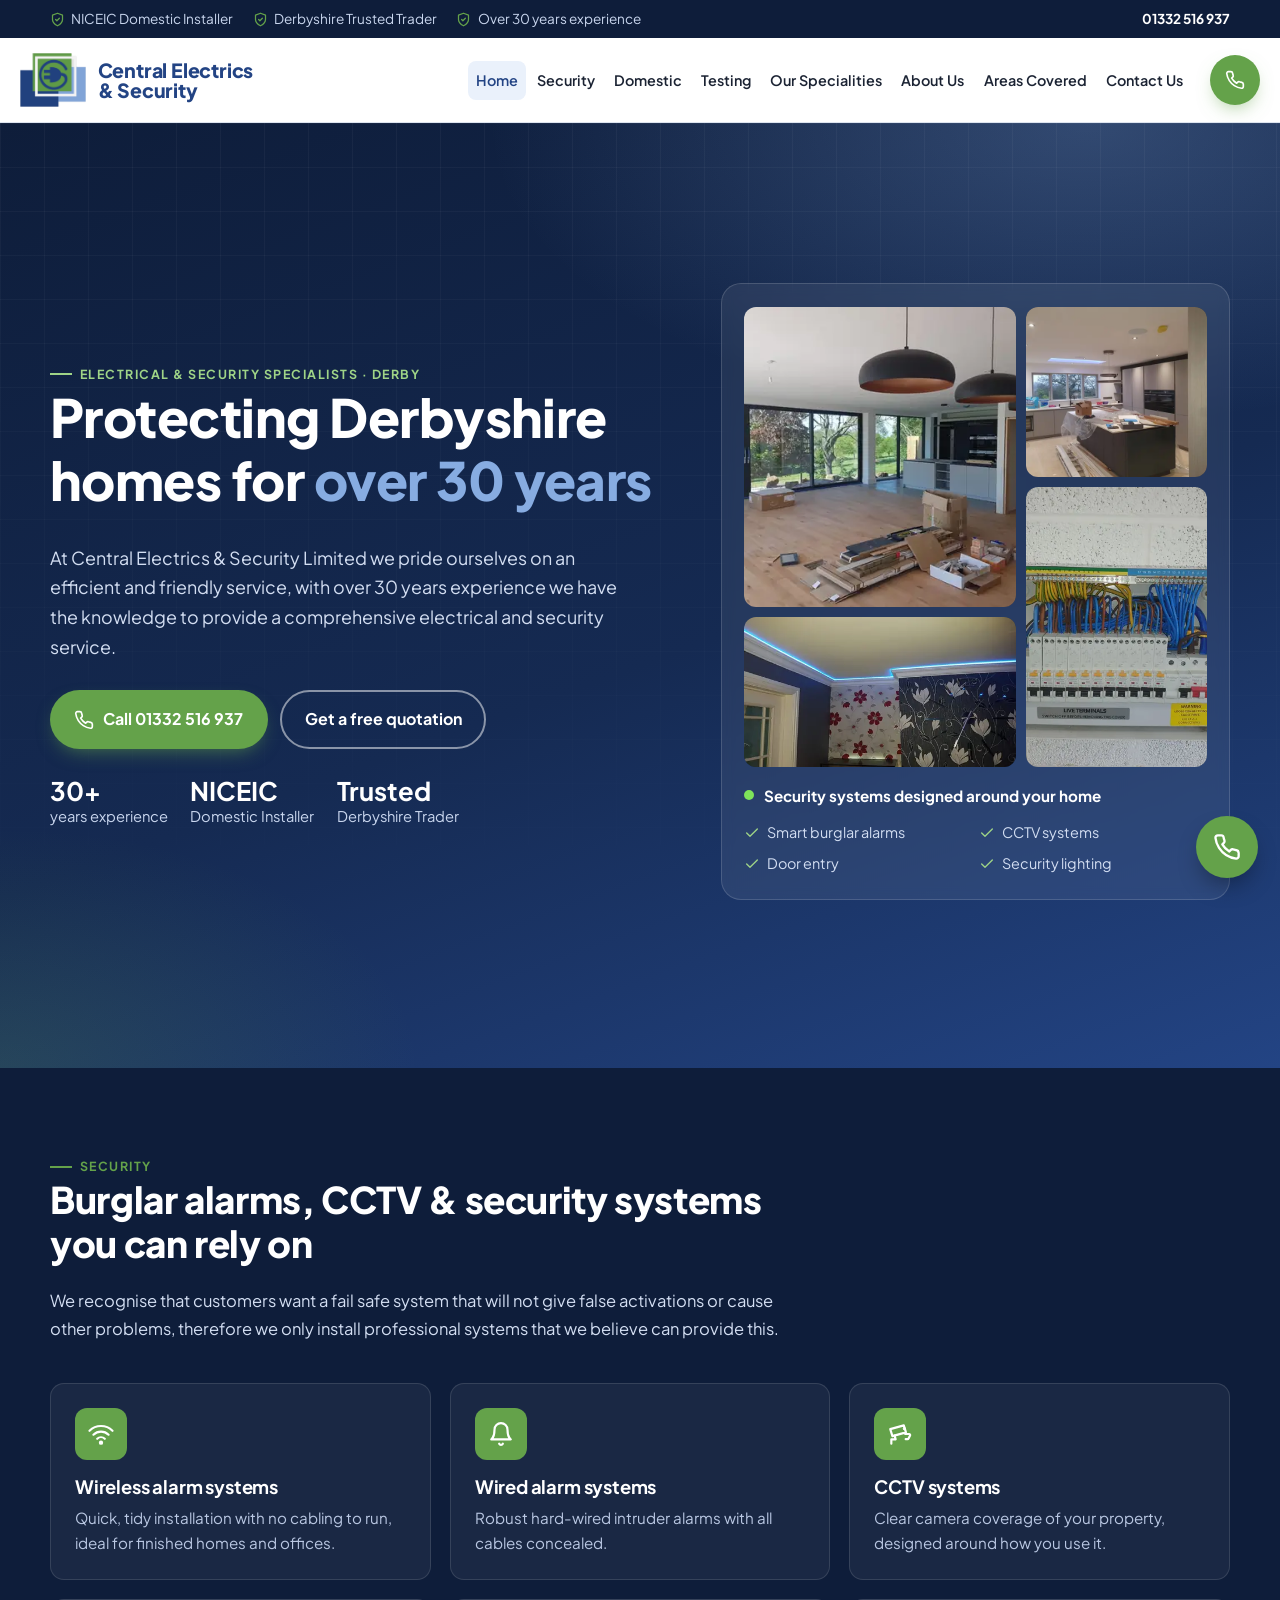
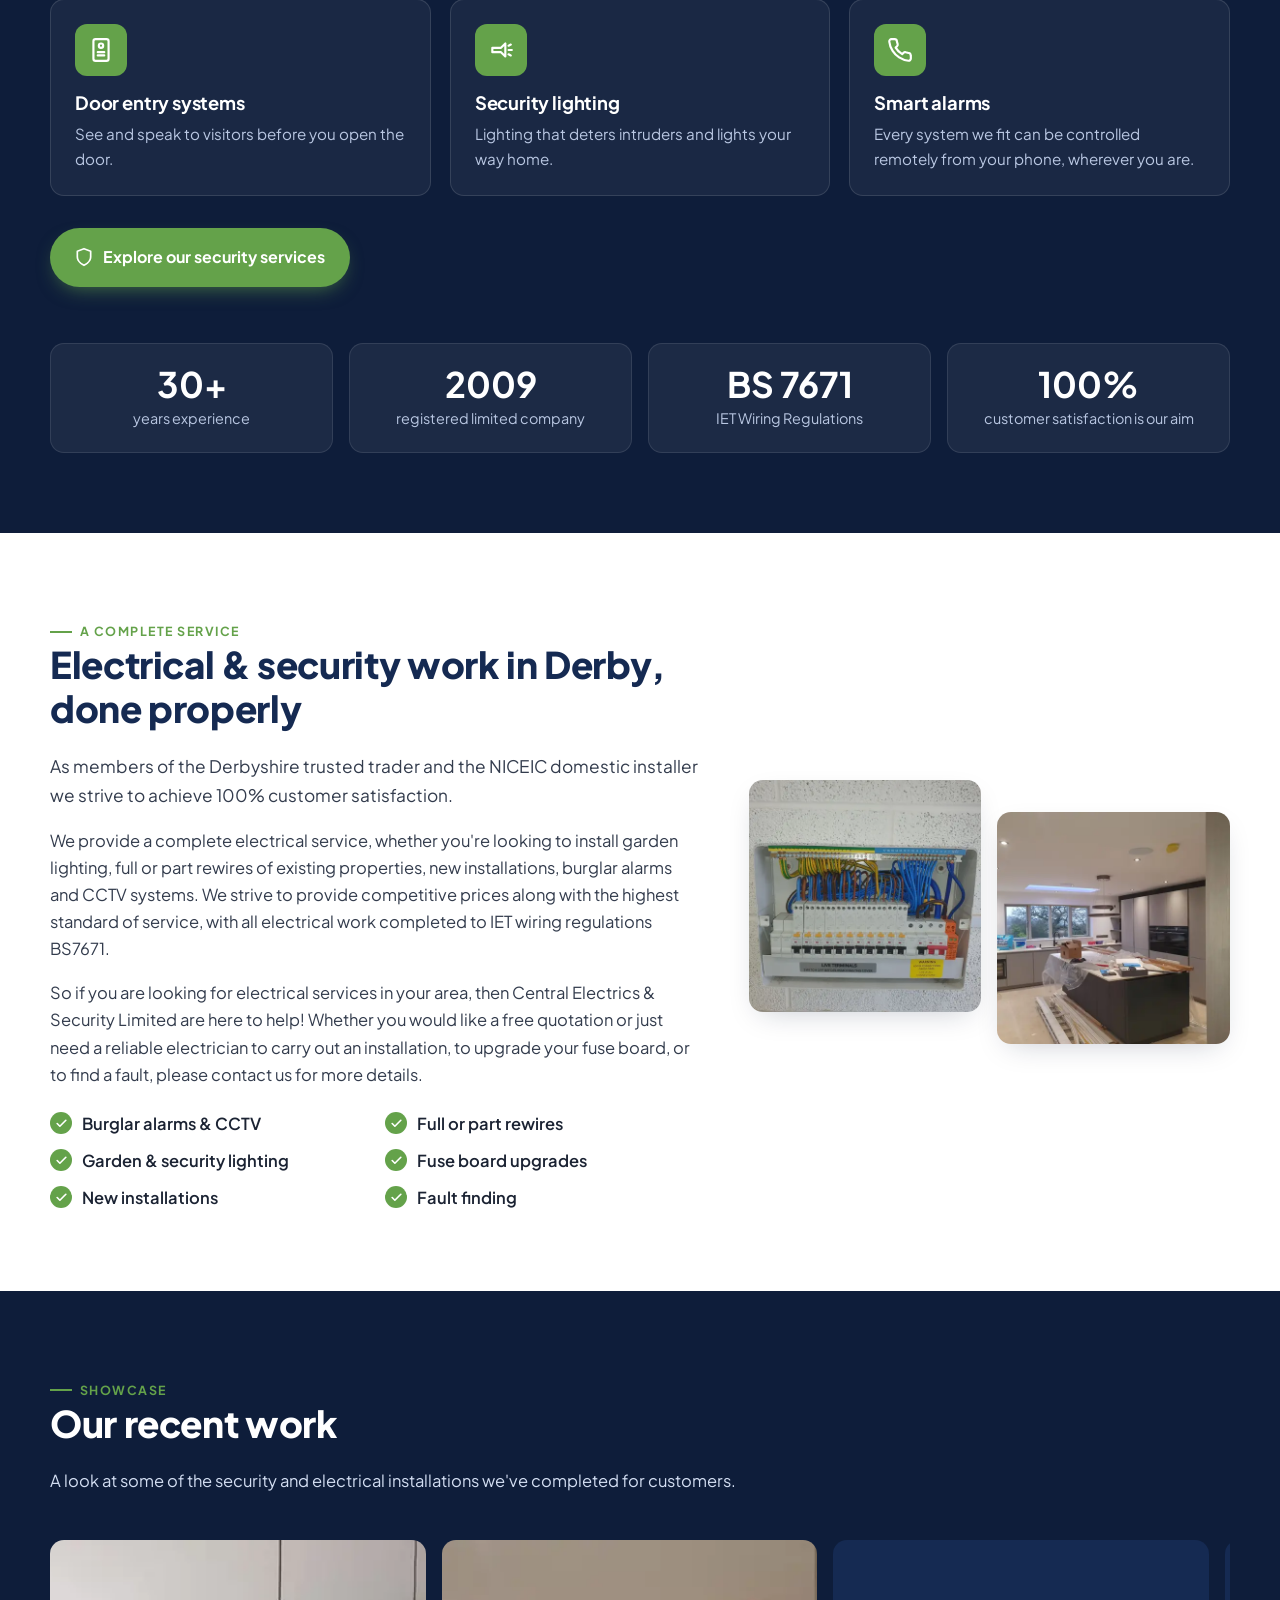
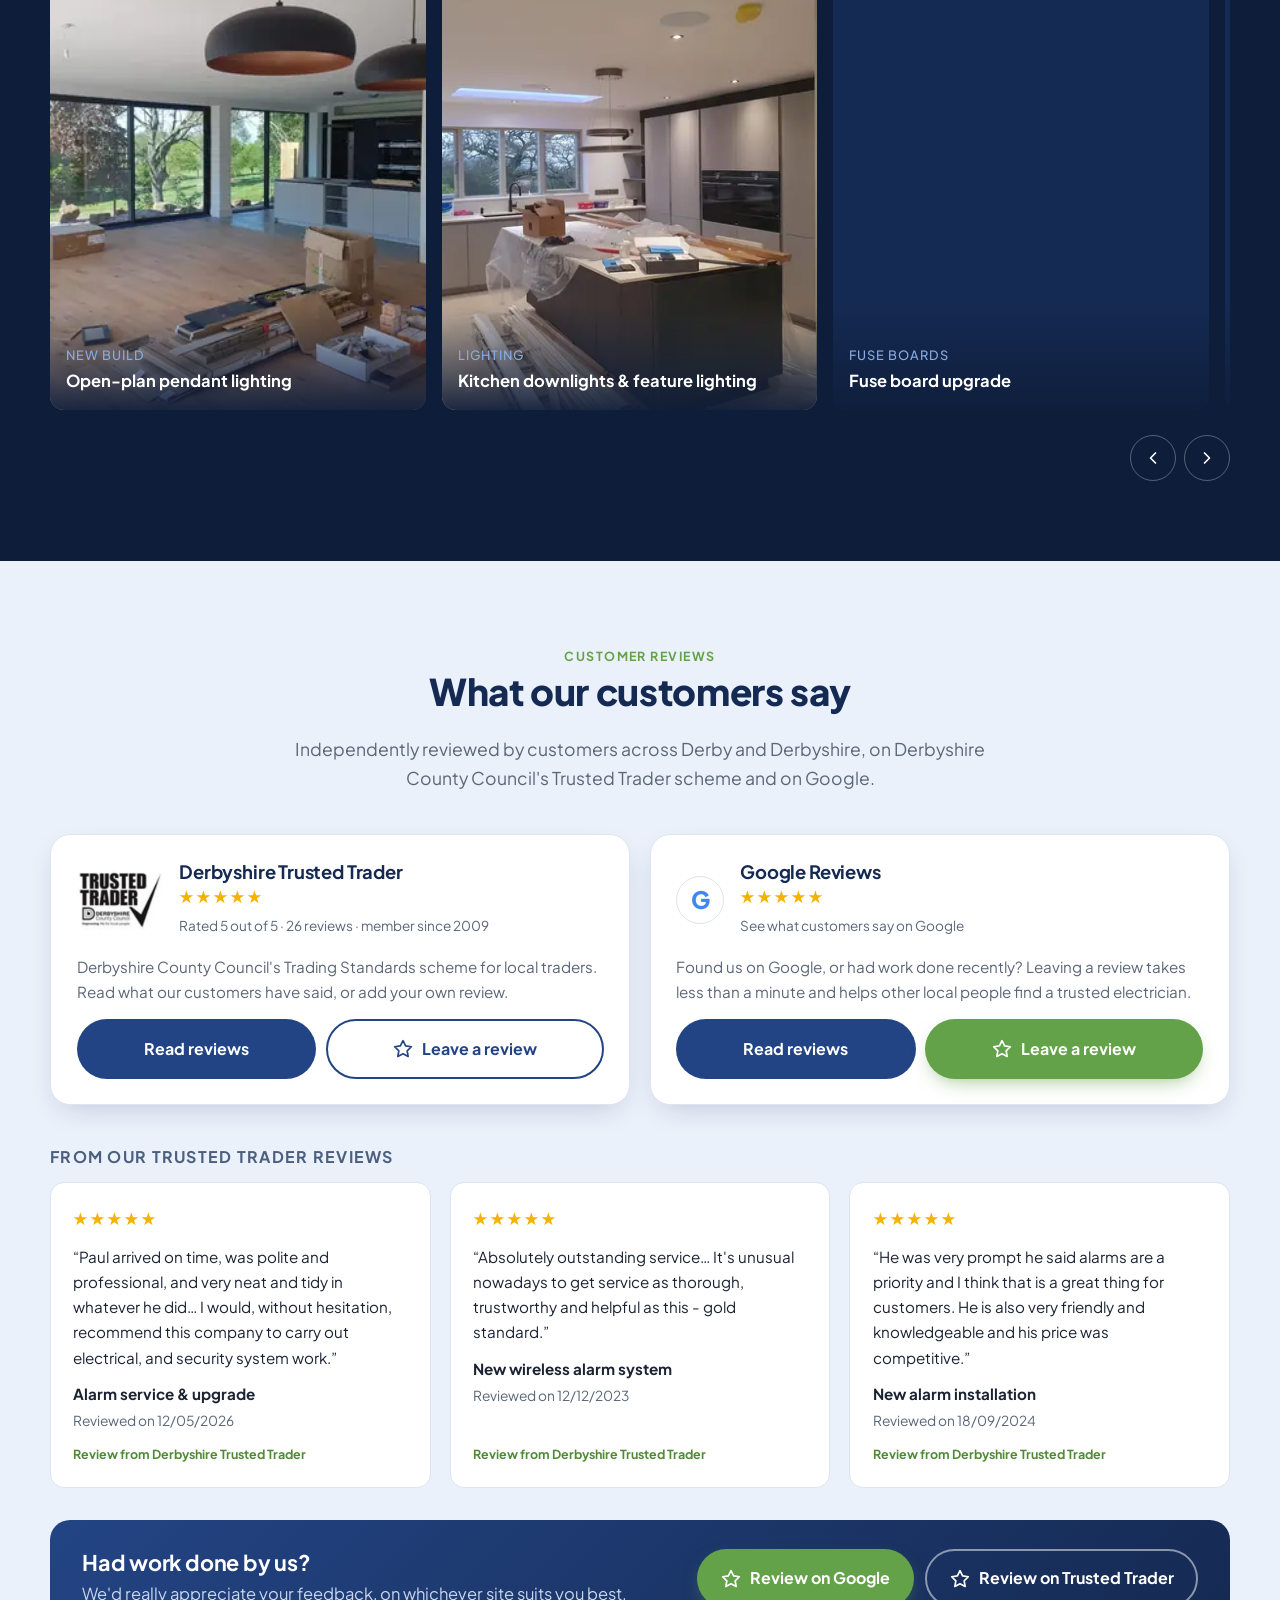
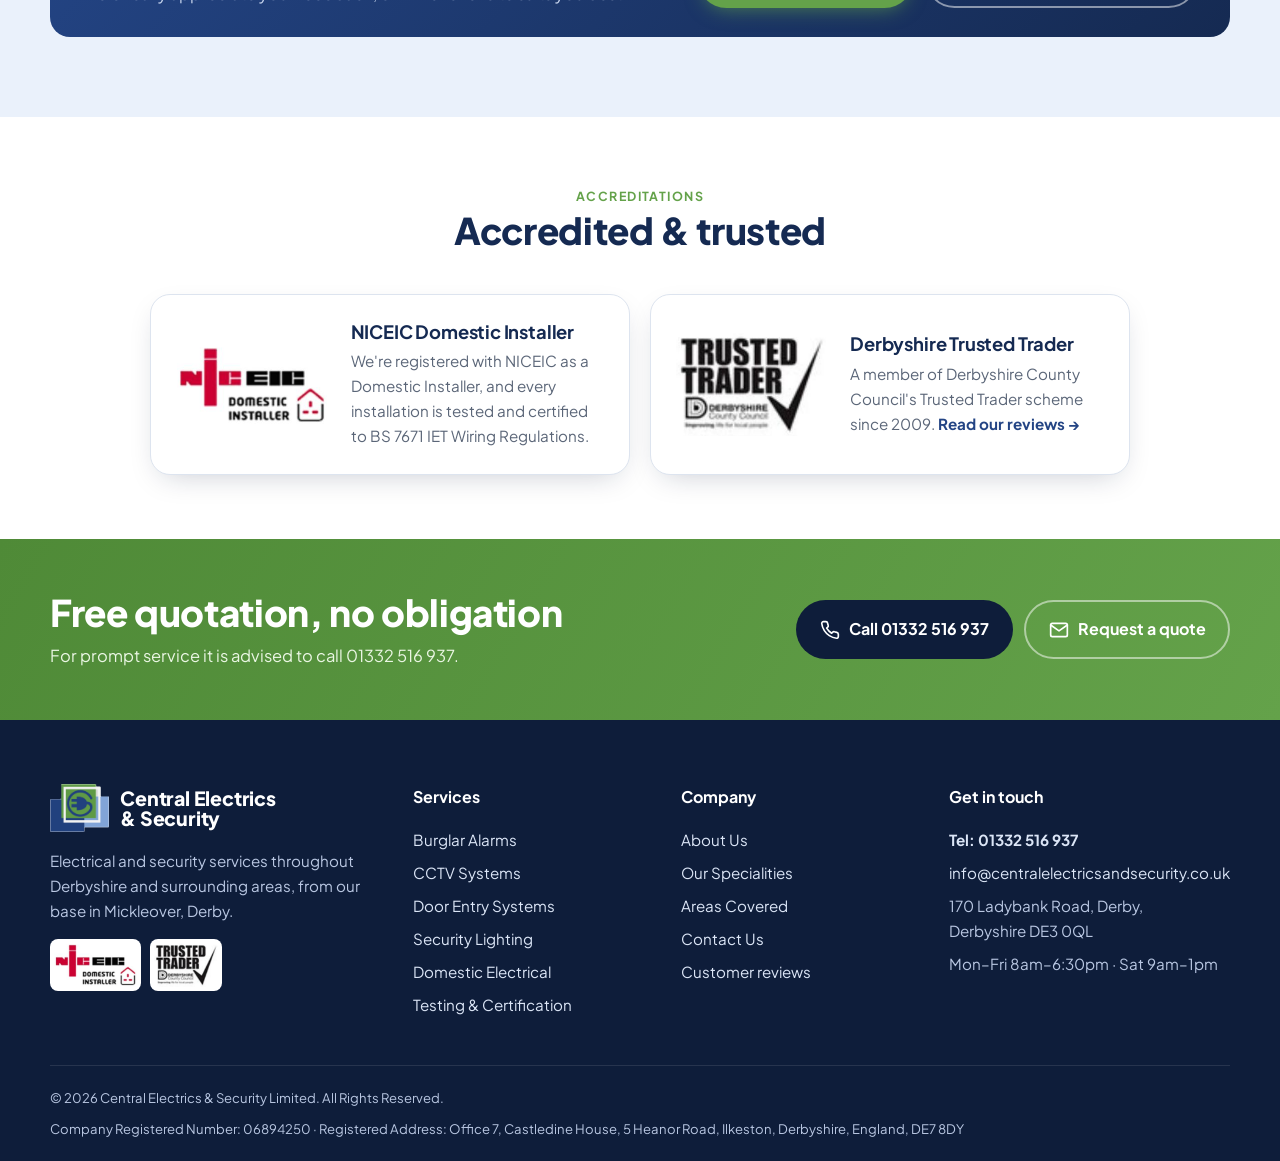
==== commit dbb13ad7: "a" ====
--- a/index.html
+++ b/index.html
@@ -26,7 +26,7 @@
 <link rel="preload" as="style" href="https://fonts.googleapis.com/css2?family=Plus+Jakarta+Sans:wght@400;500;600;700;800&display=optional" onload="this.onload=null;this.rel='stylesheet'">
 <noscript><link rel="stylesheet" href="https://fonts.googleapis.com/css2?family=Plus+Jakarta+Sans:wght@400;500;600;700;800&display=optional"></noscript>
 <link rel="preload" as="image" imagesrcset="images/projects/open-plan-pendant-lighting-480.webp 480w, images/projects/open-plan-pendant-lighting-800.webp 800w, images/projects/open-plan-pendant-lighting-1200.webp 1200w, images/projects/open-plan-pendant-lighting.webp 1600w" imagesizes="(max-width: 900px) 60vw, 340px" fetchpriority="high">
-<style>:root{--navy:#234484;--navy-deep:#0e1d3a;--navy-ink:#152a52;--green:#64a24a;--green-dark:#4f8a37;--slate:#4d5f7f;--sky:#87ace1;--sky-soft:#eaf1fb;--ink:#1b2333;--muted:#5b6678;--line:#dde4ef;--white:#fff;--radius:14px;--shadow:0 10px 30px -12px rgba(14,29,58,.25);--max:1180px;--font:"Plus Jakarta Sans",system-ui,-apple-system,"Segoe UI",Roboto,Arial,sans-serif;}*,*::before,*::after{box-sizing:border-box}html{scroll-behavior:smooth;-webkit-text-size-adjust:100%}body{margin:0;font-family:var(--font);color:var(--ink);background:var(--white);line-height:1.65;font-size:16.5px}img{max-width:100%;display:block}a{color:var(--navy)}h1,h2,h3{line-height:1.2;margin:0 0 .6em;letter-spacing:-.01em;color:var(--navy-ink)}h1{font-size:clamp(2rem,5vw,3.3rem);font-weight:800}h2{font-size:clamp(1.6rem,3.4vw,2.3rem);font-weight:800}h3{font-size:1.15rem;font-weight:700}p{margin:0 0 1em}.container{width:min(100% - 2.5rem,var(--max));margin-inline:auto}.skip{position:absolute;left:-9999px}.skip:focus{left:1rem;top:1rem;z-index:999;background:#fff;padding:.5rem 1rem}.eyebrow{display:inline-flex;flex-wrap:wrap;align-items:center;gap:.5rem;font-size:.78rem;font-weight:700;letter-spacing:.12em;text-transform:uppercase;color:var(--green)}.eyebrow::before{content:"";width:22px;height:2px;background:currentColor}.lead{font-size:1.1rem;color:var(--muted)}.btn{display:inline-flex;align-items:center;justify-content:center;gap:.55rem;padding:.9rem 1.4rem;border-radius:999px;font-weight:700;font-size:1rem;text-decoration:none;border:2px solid transparent;cursor:pointer;transition:transform .15s,background .2s,box-shadow .2s;min-height:48px;font-family:inherit}.btn svg{width:20px;height:20px;flex:none}.btn:hover{transform:translateY(-2px)}.btn-green{background:var(--green);color:#fff;box-shadow:0 8px 20px -8px rgba(100,162,74,.7)}.btn-green:hover{background:var(--green-dark)}.btn-navy{background:var(--navy);color:#fff}.btn-navy:hover{background:var(--navy-ink)}.btn-ghost{border-color:rgba(255,255,255,.5);color:#fff}.btn-ghost:hover{background:rgba(255,255,255,.1)}.btn-outline{border-color:var(--navy);color:var(--navy);background:#fff}.btn-outline:hover{background:var(--sky-soft)}.topbar{background:var(--navy-deep);color:#c9d6ee;font-size:.85rem}.topbar .container{display:flex;justify-content:space-between;align-items:center;gap:1rem;padding:.5rem 0}.topbar a{color:#fff;text-decoration:none;font-weight:700}.topbar .badges{display:flex;gap:1.2rem;flex-wrap:wrap}.topbar .badges span{display:inline-flex;align-items:center;gap:.4rem}.topbar svg{width:15px;height:15px;color:var(--green)}.site-header{position:sticky;top:0;z-index:50;background:rgba(255,255,255,.96);backdrop-filter:blur(10px);border-bottom:1px solid var(--line)}.site-header .container{display:flex;align-items:center;justify-content:space-between;gap:1.2rem;min-height:84px;width:min(100% - 2.5rem,1400px)}.logo{flex:none}.nav{flex:1 1 auto;min-width:0}.nav ul{justify-content:flex-end}.header-call{flex:none}.logo{display:flex;align-items:center;gap:.7rem;text-decoration:none}.logo img{height:54px;width:auto}.wordmark{white-space:nowrap;font-weight:800;color:var(--navy);line-height:1.05;font-size:1.22rem;letter-spacing:-.01em}.nav ul{list-style:none;display:flex;gap:.2rem;margin:0;padding:0}.nav a{display:block;white-space:nowrap;padding:.55rem .6rem;border-radius:8px;text-decoration:none;color:var(--ink);font-weight:600;font-size:.93rem}.nav a:hover{background:var(--sky-soft);color:var(--navy)}.nav a[aria-current="page"]{color:var(--navy);background:var(--sky-soft)}.header-call{white-space:nowrap}.menu-btn{display:none;background:none;border:0;padding:.6rem;cursor:pointer;color:var(--navy)}.menu-btn svg{width:28px;height:28px}@media (max-width:1500px){.header-call span.long{display:none}}@media (max-width:1400px){.nav a{font-size:.9rem;padding:.5rem .5rem}.header-call{padding:.8rem;width:50px;height:50px;border-radius:50%}.header-call > span{display:none}}@media (max-width:1240px){.site-header .container{min-height:68px}.logo img{height:44px}.wordmark{font-size:1.05rem}.menu-btn{display:inline-flex}.header-call{margin-left:auto;width:auto;height:auto;border-radius:999px;padding:.7rem 1.1rem}.header-call > span{display:inline}.nav{position:fixed;inset:68px 0 auto 0;background:#fff;border-bottom:1px solid var(--line);box-shadow:var(--shadow);max-height:0;overflow:hidden;transition:max-height .3s ease}.nav.open{max-height:80vh;overflow:auto}.nav ul{flex-direction:column;padding:.6rem 1.25rem 1.2rem}.nav a{padding:.9rem .5rem;font-size:1.05rem;border-bottom:1px solid var(--line);border-radius:0}.topbar .badges span:nth-child(n+2){display:none}}@media (max-width:420px){ .logo img{height:38px} .wordmark{font-size:.98rem} }.hero{position:relative;color:#fff;background:radial-gradient(1000px 500px at 85% 0%,rgba(135,172,225,.28),transparent 60%),radial-gradient(700px 400px at 0% 100%,rgba(100,162,74,.18),transparent 60%),linear-gradient(160deg,var(--navy-deep) 0%,var(--navy-ink) 55%,var(--navy) 100%);overflow:hidden}.hero::after{content:"";position:absolute;inset:0;background-image:linear-gradient(rgba(255,255,255,.04) 1px,transparent 1px),linear-gradient(90deg,rgba(255,255,255,.04) 1px,transparent 1px);background-size:44px 44px;mask-image:linear-gradient(to bottom,#000,transparent 90%);pointer-events:none}.hero .container>*{min-width:0}.hero .container{position:relative;z-index:1;display:grid;grid-template-columns:1.1fr .9fr;gap:3rem;align-items:center;padding:5rem 0 5.5rem}.hero h1{color:#fff}.hero h1 em{font-style:normal;color:var(--sky)}.hero p{color:#d3def2;font-size:1.12rem;max-width:36rem}.hero .eyebrow{color:#9fd487}.hero-ctas{display:flex;flex-wrap:wrap;gap:.8rem;margin:1.8rem 0}.hero-trust{display:flex;flex-wrap:wrap;gap:1.4rem;color:#c9d6ee;font-size:.92rem}.hero-trust b{color:#fff;font-size:1.6rem;display:block;line-height:1}.hero-card{background:rgba(255,255,255,.07);border:1px solid rgba(255,255,255,.15);border-radius:20px;padding:1.4rem;backdrop-filter:blur(6px)}.hero-card img{border-radius:14px;aspect-ratio:4/3;object-fit:cover;width:100%}.hero-card .status{display:flex;align-items:center;gap:.6rem;margin-top:1rem;font-weight:700;font-size:.95rem}.dot{width:10px;height:10px;border-radius:50%;background:#7ee35a;box-shadow:0 0 0 0 rgba(126,227,90,.7);animation:pulse 2s infinite}@keyframes pulse{70%{box-shadow:0 0 0 10px rgba(126,227,90,0)}100%{box-shadow:0 0 0 0 rgba(126,227,90,0)}}.hero-card ul{list-style:none;padding:0;margin:.8rem 0 0;display:grid;grid-template-columns:1fr 1fr;gap:.5rem;font-size:.9rem;color:#d3def2}.hero-card li{display:flex;gap:.45rem;align-items:center}.hero-card li svg{width:16px;height:16px;color:#9fd487;flex:none}.page-hero{background:linear-gradient(160deg,var(--navy-deep),var(--navy));color:#fff;padding:3.6rem 0 3.2rem;position:relative;overflow:hidden}.page-hero::after{content:"";position:absolute;inset:0;background-image:linear-gradient(rgba(255,255,255,.04) 1px,transparent 1px),linear-gradient(90deg,rgba(255,255,255,.04) 1px,transparent 1px);background-size:44px 44px;pointer-events:none}.page-hero .container{position:relative;z-index:1}.page-hero h1{color:#fff;margin-bottom:.3em}.page-hero p{color:#d3def2;max-width:44rem;margin:0}.crumbs{font-size:.85rem;color:#a9bbdb;margin-bottom:.8rem}.crumbs a{color:#fff;text-decoration:none}@media (max-width:900px){.hero .container{grid-template-columns:minmax(0,1fr);padding:3.2rem 0 3.6rem;gap:2rem}.hero-ctas .btn{flex:1 1 100%}}section{padding:5rem 0}.section-head{max-width:46rem;margin-bottom:2.6rem}.section-head.center{text-align:center;margin-inline:auto}.section-head.center .eyebrow::before{display:none}.bg-soft{background:var(--sky-soft)}.bg-dark{background:var(--navy-deep);color:#d3def2}.bg-dark h2,.bg-dark h3{color:#fff}@media (max-width:700px){section{padding:3.4rem 0}}.split{display:grid;grid-template-columns:1.15fr .85fr;gap:3rem;align-items:center}.split.rev{grid-template-columns:.85fr 1.15fr}.split .media img{border-radius:var(--radius);box-shadow:var(--shadow);width:100%;object-fit:cover}.media-stack{display:grid;grid-template-columns:1fr 1fr;gap:1rem}.media-stack img{aspect-ratio:1/1}@media (max-width:860px){.split,.split.rev{grid-template-columns:1fr;gap:2rem}}.grid{display:grid;gap:1.2rem}.grid-3{grid-template-columns:repeat(3,1fr)}.grid-4{grid-template-columns:repeat(4,1fr)}.grid-5{grid-template-columns:repeat(5,1fr)}@media (max-width:1000px){.grid-4,.grid-5{grid-template-columns:repeat(2,1fr)}.grid-3{grid-template-columns:repeat(2,1fr)}}@media (max-width:560px){.grid-3,.grid-4{grid-template-columns:1fr}.grid-5{grid-template-columns:1fr 1fr}}.card{background:#fff;border:1px solid var(--line);border-radius:var(--radius);padding:1.5rem;transition:transform .2s,box-shadow .2s,border-color .2s}.card:hover{transform:translateY(-4px);box-shadow:var(--shadow);border-color:var(--sky)}.icon{width:52px;height:52px;border-radius:12px;display:grid;place-items:center;background:var(--sky-soft);color:var(--navy);margin-bottom:1rem}.icon svg{width:26px;height:26px}.card.sec .icon{background:var(--navy);color:#fff}.card h3{margin-bottom:.35em}.card p{color:var(--muted);font-size:.95rem;margin:0}.bg-dark .card{background:rgba(255,255,255,.05);border-color:rgba(255,255,255,.12)}.bg-dark .card p{color:#b9c7e2}.bg-dark .card .icon{background:var(--green);color:#fff}.checks{list-style:none;padding:0;margin:0;display:grid;grid-template-columns:1fr 1fr;gap:.6rem 1.2rem}.checks li{display:flex;gap:.6rem;align-items:flex-start;font-weight:600}.checks li::before{content:"";flex:none;width:22px;height:22px;margin-top:2px;border-radius:50%;background:var(--green) url("data:image/svg+xml,%3Csvg xmlns='http://www.w3.org/2000/svg' viewBox='0 0 24 24' fill='none' stroke='white' stroke-width='3' stroke-linecap='round' stroke-linejoin='round'%3E%3Cpath d='M20 6 9 17l-5-5'/%3E%3C/svg%3E") center/13px no-repeat}@media (max-width:560px){.checks{grid-template-columns:1fr}}.stats{display:grid;grid-template-columns:repeat(4,1fr);gap:1rem;text-align:center}.stats div{padding:1.3rem;border-radius:var(--radius);background:rgba(255,255,255,.06);border:1px solid rgba(255,255,255,.1)}.stats b{display:block;font-size:2.2rem;color:#fff;line-height:1.1}.stats span{font-size:.9rem;color:#b9c7e2}@media (max-width:760px){.stats{grid-template-columns:1fr 1fr}}.reel-wrap{position:relative}.reel{display:grid;grid-auto-flow:column;grid-auto-columns:clamp(250px,32%,380px);gap:1rem;overflow-x:auto;scroll-snap-type:x mandatory;padding:.3rem .2rem 1.2rem;scrollbar-width:thin;-webkit-overflow-scrolling:touch}.reel figure{margin:0;scroll-snap-align:start;position:relative;border-radius:var(--radius);overflow:hidden;background:var(--navy-ink);aspect-ratio:4/5}.reel img,.reel video{width:100%;height:100%;object-fit:cover;transition:transform .5s}.reel figure:hover img{transform:scale(1.05)}.reel figcaption{position:absolute;inset:auto 0 0 0;padding:2.5rem 1rem 1rem;background:linear-gradient(transparent,rgba(14,29,58,.92));color:#fff;font-weight:700}.reel figcaption small{display:block;font-weight:500;color:var(--sky);font-size:.8rem;text-transform:uppercase;letter-spacing:.08em}.reel .coming{display:grid;place-items:center;text-align:center;padding:1.5rem;border:2px dashed rgba(135,172,225,.5);background:rgba(135,172,225,.08);color:#c9d6ee}.reel .coming svg{width:42px;height:42px;color:var(--sky);margin:0 auto .6rem}.reel-ctrl{display:flex;gap:.5rem;justify-content:flex-end;margin-top:.4rem}.reel-ctrl button{width:46px;height:46px;border-radius:50%;border:1px solid rgba(255,255,255,.3);background:transparent;color:#fff;cursor:pointer;display:grid;place-items:center}.reel-ctrl button:hover{background:rgba(255,255,255,.1)}.reel-ctrl svg{width:20px;height:20px}@media (max-width:560px){.reel{grid-auto-columns:78%}}.light .reel-ctrl button{border-color:var(--line);color:var(--navy)}.light .reel .coming{color:var(--slate)}.reviews-head{display:flex;flex-wrap:wrap;justify-content:space-between;align-items:flex-end;gap:1.5rem;margin-bottom:2rem}.g-summary{display:flex;align-items:center;gap:1rem;background:#fff;border:1px solid var(--line);border-radius:var(--radius);padding:1rem 1.3rem;box-shadow:var(--shadow)}.g-badge{width:48px;height:48px;border-radius:50%;background:#fff;border:1px solid var(--line);display:grid;place-items:center;font-weight:800;font-size:1.5rem;color:#4285f4}.g-summary .score{font-size:1.7rem;font-weight:800;color:var(--navy-ink);line-height:1}.stars{color:#f5b301;letter-spacing:2px;font-size:1.05rem}.g-summary small{color:var(--muted)}.review-grid{display:grid;grid-template-columns:repeat(3,1fr);gap:1.2rem}@media (max-width:900px){.review-grid{grid-template-columns:1fr}}.review{background:#fff;border:1px solid var(--line);border-radius:var(--radius);padding:1.4rem;display:flex;flex-direction:column;gap:.7rem}.review .who{display:flex;align-items:center;gap:.7rem}.review .who img{width:40px;height:40px;border-radius:50%}.review .who b{display:block;font-size:.95rem}.review .who small{color:var(--muted)}.review p{color:var(--ink);font-size:.95rem;margin:0;display:-webkit-box;-webkit-line-clamp:6;-webkit-box-orient:vertical;overflow:hidden}.review .src{margin-top:auto;font-size:.78rem;color:var(--muted)}.review-empty{grid-column:1/-1;text-align:center;background:#fff;border:1px dashed var(--sky);border-radius:var(--radius);padding:2.2rem 1.4rem}.review-empty .stars{font-size:1.6rem}.review-cta{margin-top:2rem;display:grid;grid-template-columns:1fr auto;gap:1.5rem;align-items:center;background:linear-gradient(135deg,var(--navy),var(--navy-ink));color:#fff;border-radius:20px;padding:1.8rem 2rem}.review-cta h3{color:#fff;margin-bottom:.2em;font-size:1.35rem}.review-cta p{margin:0;color:#c9d6ee}.review-cta .btns{display:flex;gap:.7rem;flex-wrap:wrap}@media (max-width:760px){.review-cta{grid-template-columns:1fr;padding:1.5rem}.review-cta .btn{flex:1 1 100%}}.accred{display:flex;flex-wrap:wrap;align-items:center;justify-content:center;gap:1.2rem}.accred a,.accred div{background:#fff;border-radius:12px;padding:.8rem 1.1rem;border:1px solid var(--line);display:flex;align-items:center;gap:.9rem;text-decoration:none;color:var(--ink);font-weight:700;font-size:.9rem}.accred img{height:56px;width:auto}.cta-band{background:linear-gradient(120deg,var(--green-dark),var(--green));color:#fff;padding:3.2rem 0}.cta-band .container{display:flex;flex-wrap:wrap;align-items:center;justify-content:space-between;gap:1.5rem}.cta-band h2{color:#fff;margin:0 0 .2em}.cta-band p{margin:0;color:#eaf6e3}.cta-band .btn-navy{background:var(--navy-deep)}.cta-band .btns{display:flex;gap:.7rem;flex-wrap:wrap}@media (max-width:600px){.cta-band .btn{flex:1 1 100%}}.prose p{color:#333c4d}.prose p:first-of-type{font-size:1.08rem}.note{background:var(--sky-soft);border-left:4px solid var(--navy);padding:1.1rem 1.3rem;border-radius:0 12px 12px 0;font-weight:600;color:var(--navy-ink)}.pill{display:inline-block;background:var(--sky-soft);color:var(--navy);font-weight:700;font-size:.8rem;padding:.3rem .7rem;border-radius:999px}.spec{position:relative;border-radius:var(--radius);overflow:hidden;aspect-ratio:4/3;box-shadow:var(--shadow);background:var(--navy-ink)}.spec img{width:100%;height:100%;object-fit:cover;transition:transform .5s}.spec:hover img{transform:scale(1.06)}.spec span{position:absolute;left:0;right:0;bottom:0;padding:2.4rem 1.1rem 1rem;background:linear-gradient(transparent,rgba(14,29,58,.9));color:#fff;font-weight:800;font-size:1.1rem}.towns{display:flex;flex-wrap:wrap;gap:.5rem}.towns span{background:#fff;border:1px solid var(--line);padding:.45rem .85rem;border-radius:999px;font-weight:600;font-size:.9rem}.contact-grid{display:grid;grid-template-columns:.9fr 1.1fr;gap:2rem}@media (max-width:900px){.contact-grid{grid-template-columns:1fr}}.info-list{list-style:none;padding:0;margin:0;display:grid;gap:1rem}.info-list li{display:flex;gap:1rem;align-items:flex-start}.info-list .icon{margin:0;flex:none;width:46px;height:46px}.info-list b{display:block;color:var(--navy-ink)}.info-list a{font-weight:700;text-decoration:none}form.quote,.quote{background:#fff;border:1px solid var(--line);border-radius:20px;padding:1.8rem;box-shadow:var(--shadow)}.field{display:grid;gap:.35rem;margin-bottom:1rem}.field label{font-weight:700;font-size:.9rem}.field input,.field textarea,.field select{font:inherit;padding:.85rem 1rem;border:1.5px solid var(--line);border-radius:10px;background:#fbfcfe;width:100%;font-size:16px}.field input:focus,.field textarea:focus,.field select:focus{outline:none;border-color:var(--navy);box-shadow:0 0 0 4px rgba(35,68,132,.12)}.row2{display:grid;grid-template-columns:1fr 1fr;gap:1rem}@media (max-width:560px){.row2{grid-template-columns:1fr}form.quote,.quote{padding:1.3rem}}.map{border:0;width:100%;height:340px;border-radius:var(--radius);display:block}.site-footer{background:var(--navy-deep);color:#b9c7e2;padding:4rem 0 0;font-size:.95rem}.footer-grid{display:grid;grid-template-columns:1.4fr 1fr 1fr 1.1fr;gap:2rem}.site-footer h4{color:#fff;margin:0 0 1rem;font-size:1rem}.site-footer a{color:#dbe5f6;text-decoration:none}.site-footer a:hover{color:#fff;text-decoration:underline}.site-footer ul{list-style:none;padding:0;margin:0;display:grid;gap:.5rem}.footer-logo{margin-bottom:1rem}.footer-logo img{height:48px}.footer-logo .wordmark{color:#fff}.footer-accred{display:flex;gap:.6rem;margin-top:1rem}.footer-accred img{height:48px;width:auto;border-radius:6px;background:#fff;padding:3px}.footer-bottom{border-top:1px solid rgba(255,255,255,.1);margin-top:3rem;padding:1.3rem 0 1.3rem;font-size:.82rem;display:flex;justify-content:space-between;flex-wrap:wrap;gap:.6rem}@media (max-width:900px){.footer-grid{grid-template-columns:1fr 1fr}}@media (max-width:560px){.footer-grid{grid-template-columns:1fr}}.mobile-bar{display:none}@media (max-width:760px){body{padding-bottom:74px}.mobile-bar{display:grid;grid-template-columns:1.4fr 1fr 1fr;gap:.5rem;position:fixed;left:0;right:0;bottom:0;z-index:60;padding:.6rem .7rem calc(.6rem + env(safe-area-inset-bottom));background:rgba(14,29,58,.97);backdrop-filter:blur(8px);box-shadow:0 -6px 20px rgba(0,0,0,.2)}.mobile-bar a{display:flex;flex-direction:column;align-items:center;justify-content:center;gap:2px;padding:.5rem;border-radius:12px;text-decoration:none;color:#fff;font-size:.75rem;font-weight:700;min-height:52px}.mobile-bar a svg{width:20px;height:20px}.mobile-bar .call{background:var(--green);flex-direction:row;gap:.5rem;font-size:1rem}.mobile-bar .alt{background:rgba(255,255,255,.08)}}.fab-call{position:fixed;right:22px;bottom:22px;z-index:55;width:62px;height:62px;border-radius:50%;background:var(--green);color:#fff;display:grid;place-items:center;box-shadow:0 12px 26px -8px rgba(0,0,0,.45);text-decoration:none;animation:ring 4s infinite}.fab-call svg{width:28px;height:28px}.fab-call::after{content:"Call 01332 516 937";position:absolute;right:74px;white-space:nowrap;background:var(--navy-deep);color:#fff;font-weight:700;font-size:.85rem;padding:.45rem .8rem;border-radius:8px;opacity:0;transform:translateX(8px);transition:.2s;pointer-events:none}.fab-call:hover::after{opacity:1;transform:none}@keyframes ring{0%,90%,100%{transform:rotate(0)}92%{transform:rotate(-12deg)}94%{transform:rotate(12deg)}96%{transform:rotate(-8deg)}98%{transform:rotate(8deg)}}@media (max-width:760px){.fab-call{display:none}}.reveal{opacity:0;transform:translateY(18px);transition:opacity .6s ease,transform .6s ease}.reveal.in{opacity:1;transform:none}@media (prefers-reduced-motion:reduce){.reveal{opacity:1;transform:none;transition:none}.fab-call,.dot{animation:none}html{scroll-behavior:auto}}@media (max-width:760px){.header-call{display:none}.hero-trust{gap:1rem}.hero-trust b{font-size:1.3rem}}.platforms{display:grid;grid-template-columns:1fr 1fr;gap:1.2rem;margin-bottom:2.6rem}.platform{background:#fff;border:1px solid var(--line);border-radius:20px;padding:1.6rem;box-shadow:var(--shadow);display:flex;flex-direction:column}.platform-top{display:flex;align-items:center;gap:1rem;margin-bottom:1rem}.platform-top img{height:60px;width:auto;border-radius:8px}.platform-top h3{margin:0}.platform-top small{color:var(--muted);font-size:.85rem}.platform p{color:var(--muted);font-size:.95rem}.platform-btns{display:flex;gap:.6rem;flex-wrap:wrap;margin-top:auto}.platform-btns .btn{flex:1 1 auto;min-width:150px}.reviews-sub{font-size:1rem;text-transform:uppercase;letter-spacing:.08em;color:var(--slate);margin:0 0 1rem}#google-block .reviews-sub{margin-top:2.2rem}.review .src.tt-src{color:var(--green-dark);font-weight:700}@media (max-width:820px){.platforms{grid-template-columns:1fr}}.collage{display:grid;grid-template-columns:1.5fr 1fr;grid-template-rows:170px 120px 150px;gap:10px}.collage img{width:100%;height:100%;object-fit:cover;border-radius:12px;aspect-ratio:auto}.hero-card .collage img{aspect-ratio:auto}.collage .c1{grid-column:1;grid-row:1/3}.collage .c2{grid-column:2;grid-row:1}.collage .c3{grid-column:2;grid-row:2/4}.collage .c4{grid-column:1;grid-row:3}@media (max-width:560px){.collage{grid-template-rows:130px 90px 110px;gap:8px}}.accred-sec{padding:4rem 0}.accred-grid{display:grid;grid-template-columns:1fr 1fr;gap:1.2rem;max-width:980px;margin:0 auto}.accred-card{display:flex;align-items:center;gap:1.5rem;background:#fff;border:1px solid var(--line);border-radius:20px;padding:1.6rem;text-decoration:none;color:var(--ink);box-shadow:var(--shadow);transition:transform .2s,border-color .2s}a.accred-card:hover{transform:translateY(-3px);border-color:var(--sky)}.accred-card img{width:150px;height:auto;flex:none}.accred-card h3{margin-bottom:.3em}.accred-card p{margin:0;color:var(--muted);font-size:.95rem}.accred-card .link{color:var(--navy);font-weight:700}@media (max-width:820px){.accred-grid{grid-template-columns:1fr}}@media (max-width:480px){.accred-card{flex-direction:column;text-align:center}.accred-card img{width:170px}}.footer-accred img{height:52px;background:#fff;padding:4px;border-radius:8px}.phone-wrap{display:grid;place-items:center}.phone{position:relative;width:270px;height:540px;border-radius:40px;background:var(--navy-deep);padding:14px;box-shadow:0 30px 60px -20px rgba(14,29,58,.5),inset 0 0 0 2px rgba(255,255,255,.08)}.notch{position:absolute;top:14px;left:50%;transform:translateX(-50%);width:90px;height:22px;background:var(--navy-deep);border-radius:0 0 14px 14px;z-index:2}.app{height:100%;border-radius:28px;background:linear-gradient(180deg,var(--navy) 0%,var(--navy-ink) 100%);padding:44px 18px 18px;color:#fff;display:flex;flex-direction:column;gap:14px}.app-top small{display:block;color:var(--sky);font-size:.8rem}.app-top b{font-size:1.3rem}.app-shield{width:96px;height:96px;margin:6px auto;border-radius:50%;background:rgba(100,162,74,.18);display:grid;place-items:center;color:#8fd46e;box-shadow:0 0 0 10px rgba(100,162,74,.08)}.app-shield svg{width:48px;height:48px}.app-btns{display:grid;grid-template-columns:repeat(3,1fr);gap:6px}.app-btns span{text-align:center;font-size:.72rem;font-weight:700;padding:.55rem 0;border-radius:10px;background:rgba(255,255,255,.08)}.app-btns .on{background:var(--green)}.app-row{display:flex;gap:.7rem;align-items:center;background:rgba(255,255,255,.07);border-radius:12px;padding:.7rem}.app-row svg{width:20px;height:20px;color:var(--sky);flex:none}.app-row b{display:block;font-size:.8rem}.app-row small{color:#a9bbdb;font-size:.7rem}.toast{position:absolute;left:-50px;bottom:28px;background:#fff;color:var(--ink);border-radius:14px;padding:.7rem .9rem;display:flex;gap:.6rem;align-items:center;box-shadow:var(--shadow);animation:float 4s ease-in-out infinite}.toast svg{width:20px;height:20px;color:var(--green)}.toast b{display:block;font-size:.8rem}.toast small{font-size:.7rem;color:var(--muted)}@keyframes float{50%{transform:translateY(-8px)}}@media (max-width:560px){.toast{left:-10px}}@media (prefers-reduced-motion:reduce){.toast{animation:none}}.profile{margin:0;position:relative;max-width:460px;justify-self:center;width:100%}.profile img{width:100%;aspect-ratio:4/5;object-fit:cover;border-radius:20px;box-shadow:var(--shadow)}.profile::before{content:"";position:absolute;inset:18px -18px -18px 18px;border:3px solid var(--green);border-radius:20px;z-index:-1}.profile figcaption{position:absolute;left:16px;right:16px;bottom:16px;background:rgba(14,29,58,.9);backdrop-filter:blur(6px);color:#fff;border-radius:14px;padding:.8rem 1rem}.profile figcaption b{display:block;font-size:1.1rem}.profile figcaption span{font-size:.85rem;color:#c9d6ee}@media (max-width:860px){.profile{max-width:340px;margin-right:12px}.profile img{aspect-ratio:1/1;object-position:center 15%}.profile::before{inset:10px -10px -10px 10px}}.quote-btn{width:100%;margin-bottom:.7rem;font-size:1.05rem;min-height:56px}.quote-tips{background:var(--sky-soft);border-radius:14px;padding:1.2rem 1.3rem;margin-top:.8rem}.quote-tips h3{font-size:1rem;margin-bottom:.8rem}.quote-tips .checks li{font-weight:600;font-size:.95rem}.quote-note{font-size:.88rem;color:var(--muted);margin:1rem 0 0}.phone-wrap{margin:0;display:flex;flex-direction:column;align-items:center;gap:1rem}.phone.hc{background:#111;padding:12px}.phone.hc .notch{background:#111}.hc-app{height:100%;border-radius:30px;background:#ececee;overflow:hidden;position:relative;padding:8px 12px 0;color:#333;font-family:inherit}.hc-status{display:flex;justify-content:space-between;font-size:.62rem;font-weight:700;padding:4px 8px 0;color:#222}.hc-sig{letter-spacing:-1px;font-size:.5rem}.hc-back{font-size:1.6rem;line-height:1;margin:6px 0 0 2px;color:#333}.hc-title{display:flex;justify-content:space-between;align-items:center;font-size:1.25rem;color:#3a3a4a;margin:0 2px 10px}.hc-edit{width:24px;height:24px;border-radius:50%;background:#fff;display:grid;place-items:center;box-shadow:0 1px 3px rgba(0,0,0,.15)}.hc-edit svg{width:11px;height:11px;color:#d71920}.hc-card{background:#fff;border-radius:4px;box-shadow:0 2px 6px rgba(0,0,0,.08);margin-bottom:10px;position:relative;overflow:hidden}.hc-armall{display:flex;justify-content:space-between;align-items:center;padding:12px;color:#d71920;font-size:.95rem}.hc-toggle{width:30px;height:18px;border-radius:9px;background:#e4e4e6;position:relative}.hc-toggle::after{content:"";position:absolute;left:2px;top:2px;width:14px;height:14px;border-radius:50%;background:#fff;box-shadow:0 1px 2px rgba(0,0,0,.25)}.hc-area{display:flex;justify-content:space-between;align-items:center;padding:10px 12px 6px}.hc-area b{display:block;color:#d71920;font-weight:500;font-size:1.05rem;margin-bottom:4px}.hc-area small{display:block;font-size:.5rem;font-weight:800;color:#444;line-height:1.35;letter-spacing:.03em}.hc-lock{width:52px;height:52px;border-radius:50%;display:grid;place-items:center;flex:none;position:relative}.hc-lock svg{width:22px;height:22px;color:#fff}.hc-lock.open{border:4px solid #c9c9c9;background:#fff}.hc-lock.open::before{content:"";position:absolute;inset:4px;border-radius:50%;background:#3aa64c}.hc-lock.open svg{position:relative}.hc-lock.shut{border:3px solid #d71920;background:#fff}.hc-lock.shut::before{content:"";position:absolute;inset:3px;border-radius:50%;background:#d71920}.hc-lock.shut svg{position:relative;margin-top:-8px;width:18px;height:18px}.hc-lock em{position:absolute;bottom:11px;font-style:normal;font-size:.42rem;font-weight:800;color:#fff;letter-spacing:.04em}.hc-view{font-size:.58rem;font-weight:800;color:#555;padding:4px 12px 10px;letter-spacing:.04em}.hc-view span{margin-left:6px}.hc-armed::after{content:"";position:absolute;right:0;bottom:0;width:55%;height:7px;background:#d71920;clip-path:polygon(12% 0,100% 0,100% 100%,0 100%)}.hc-cut{padding-bottom:20px}.hc-nav{position:absolute;left:0;right:0;bottom:0;background:#fff;display:grid;grid-template-columns:repeat(5,1fr);align-items:end;padding:6px 4px 12px;box-shadow:0 -2px 8px rgba(0,0,0,.08)}.hc-nav span{display:flex;flex-direction:column;align-items:center;gap:2px;color:#555}.hc-nav svg{width:15px;height:15px}.hc-nav small{font-size:.4rem;font-weight:800;letter-spacing:.03em}.hc-nav .hc-home{width:46px;height:46px;border-radius:50%;background:#d71920;color:#fff;justify-content:center;margin:-26px auto 0;box-shadow:0 3px 8px rgba(215,25,32,.4)}.hc-nav .hc-home svg{width:20px;height:20px}.phone-cap{font-size:.82rem;color:var(--muted);text-align:center}@media (max-width:860px){.media-stack img{margin-top:0!important}}@media (max-width:900px){section.hero{padding:0}.hero .container{padding:2rem 0 2.6rem;gap:1.8rem}.hero h1{margin-bottom:.45em}.hero-ctas{margin:1.4rem 0}}.collage .slides{position:relative;overflow:hidden;border-radius:12px;background:var(--navy-ink)}.collage .slides img{position:absolute;inset:0;width:100%;height:100%;object-fit:cover;border-radius:0;opacity:0;transition:opacity 1.4s ease,transform 6s ease;transform:scale(1.04)}.collage .slides img.on{opacity:1;transform:scale(1)}.collage .c1{grid-column:1;grid-row:1/3}.collage .c2{grid-column:2;grid-row:1}.collage .c3{grid-column:2;grid-row:2/4}.collage .c4{grid-column:1;grid-row:3}@media (prefers-reduced-motion:reduce){.collage .slides img{transition:none;transform:none}}@media (max-width:560px){.hero .eyebrow{font-size:.7rem;letter-spacing:.08em;flex-wrap:nowrap}.hero .eyebrow::before{width:16px}}</style>
+<link rel="stylesheet" href="css/style.css?v=20261120">
 <script type="application/ld+json">{"@context": "https://schema.org", "@type": "Electrician", "@id": "https://www.centralelectricsandsecurity.co.uk/#business", "name": "Central Electrics & Security Ltd", "url": "https://www.centralelectricsandsecurity.co.uk/", "telephone": "+441332516937", "email": "info@centralelectricsandsecurity.co.uk", "image": "https://www.centralelectricsandsecurity.co.uk/images/projects/open-plan-pendant-lighting.jpg", "logo": "https://www.centralelectricsandsecurity.co.uk/images/icon.png", "description": "Family run electrical and security business in Mickleover, Derby. Burglar alarms, smart alarms, CCTV, door entry, security lighting and domestic electrical work. NICEIC Domestic Installer and Derbyshire Trusted Trader.", "founder": {"@type": "Person", "name": "Paul Fowlkes", "jobTitle": "Electrician & Security Installer"}, "foundingDate": "2009-05-01", "address": {"@type": "PostalAddress", "streetAddress": "170 Ladybank Road", "addressLocality": "Mickleover, Derby", "addressRegion": "Derbyshire", "postalCode": "DE3 0QL", "addressCountry": "GB"}, "geo": {"@type": "GeoCoordinates", "latitude": 52.9119798, "longitude": -1.5547513}, "areaServed": [{"@type": "City", "name": "Derby"}, {"@type": "Place", "name": "Mickleover"}, {"@type": "Place", "name": "Littleover"}, {"@type": "Place", "name": "Allestree"}, {"@type": "Place", "name": "Duffield"}, {"@type": "Place", "name": "Quarndon"}, {"@type": "AdministrativeArea", "name": "Derbyshire"}], "openingHoursSpecification": [{"@type": "OpeningHoursSpecification", "dayOfWeek": ["Monday", "Tuesday", "Wednesday", "Thursday", "Friday"], "opens": "08:00", "closes": "18:30"}, {"@type": "OpeningHoursSpecification", "dayOfWeek": "Saturday", "opens": "09:00", "closes": "13:00"}], "sameAs": ["https://www.google.com/maps/place/?q=place_id:ChIJi2XwCVb2eUgR8YL2YHHdaZI", "https://apps.derbyshire.gov.uk/applications/trusted-trader/profile.asp?tid=56896"], "knowsAbout": ["Burglar alarms", "Smart alarms", "CCTV", "Door entry systems", "Security lighting", "Fuse board upgrades", "Rewiring", "Electrical testing"]}</script>
 </head>
 <body>
--- a/css/style.css
+++ b/css/style.css
@@ -0,0 +1,457 @@
+/* =========================================================
+   Central Electrics & Security — site styles
+   Brand colours taken from the existing logo & stylesheet
+   ========================================================= */
+:root{
+  --navy:#234484;        /* logo navy */
+  --navy-deep:#0e1d3a;   /* dark security tone */
+  --navy-ink:#152a52;
+  --green:#64a24a;       /* logo green */
+  --green-dark:#4f8a37;
+  --slate:#4d5f7f;       /* original site slate */
+  --sky:#87ace1;         /* original site light blue */
+  --sky-soft:#eaf1fb;
+  --ink:#1b2333;
+  --muted:#5b6678;
+  --line:#dde4ef;
+  --white:#fff;
+  --radius:14px;
+  --shadow:0 10px 30px -12px rgba(14,29,58,.25);
+  --max:1180px;
+  --font:"Plus Jakarta Sans",system-ui,-apple-system,"Segoe UI",Roboto,Arial,sans-serif;
+}
+*,*::before,*::after{box-sizing:border-box}
+html{scroll-behavior:smooth;-webkit-text-size-adjust:100%}
+body{margin:0;font-family:var(--font);color:var(--ink);background:var(--white);line-height:1.65;font-size:16.5px}
+img{max-width:100%;height:auto;display:block}
+a{color:var(--navy)}
+h1,h2,h3{line-height:1.2;margin:0 0 .6em;letter-spacing:-.01em;color:var(--navy-ink)}
+h1{font-size:clamp(2rem,5vw,3.3rem);font-weight:800}
+h2{font-size:clamp(1.6rem,3.4vw,2.3rem);font-weight:800}
+h3{font-size:1.15rem;font-weight:700}
+p{margin:0 0 1em}
+.container{width:min(100% - 2.5rem,var(--max));margin-inline:auto}
+.skip{position:absolute;left:-9999px}
+.skip:focus{left:1rem;top:1rem;z-index:999;background:#fff;padding:.5rem 1rem}
+.eyebrow{display:inline-flex;flex-wrap:wrap;align-items:center;gap:.5rem;font-size:.78rem;font-weight:700;letter-spacing:.12em;text-transform:uppercase;color:var(--green)}
+.eyebrow::before{content:"";width:22px;height:2px;background:currentColor}
+.lead{font-size:1.1rem;color:var(--muted)}
+
+/* ---------- Buttons ---------- */
+.btn{display:inline-flex;align-items:center;justify-content:center;gap:.55rem;padding:.9rem 1.4rem;border-radius:999px;font-weight:700;font-size:1rem;text-decoration:none;border:2px solid transparent;cursor:pointer;transition:transform .15s,background .2s,box-shadow .2s;min-height:48px;font-family:inherit}
+.btn svg{width:20px;height:20px;flex:none}
+.btn:hover{transform:translateY(-2px)}
+.btn-green{background:var(--green);color:#fff;box-shadow:0 8px 20px -8px rgba(100,162,74,.7)}
+.btn-green:hover{background:var(--green-dark)}
+.btn-navy{background:var(--navy);color:#fff}
+.btn-navy:hover{background:var(--navy-ink)}
+.btn-ghost{border-color:rgba(255,255,255,.5);color:#fff}
+.btn-ghost:hover{background:rgba(255,255,255,.1)}
+.btn-outline{border-color:var(--navy);color:var(--navy);background:#fff}
+.btn-outline:hover{background:var(--sky-soft)}
+
+/* ---------- Top bar ---------- */
+.topbar{background:var(--navy-deep);color:#c9d6ee;font-size:.85rem}
+.topbar .container{display:flex;justify-content:space-between;align-items:center;gap:1rem;padding:.5rem 0}
+.topbar a{color:#fff;text-decoration:none;font-weight:700}
+.topbar .badges{display:flex;gap:1.2rem;flex-wrap:wrap}
+.topbar .badges span{display:inline-flex;align-items:center;gap:.4rem}
+.topbar svg{width:15px;height:15px;color:var(--green)}
+
+/* ---------- Header / nav ---------- */
+.site-header{position:sticky;top:0;z-index:50;background:rgba(255,255,255,.96);backdrop-filter:blur(10px);border-bottom:1px solid var(--line)}
+.site-header .container{display:flex;align-items:center;justify-content:space-between;gap:1.2rem;min-height:84px;width:min(100% - 2.5rem,1400px)}
+.logo{flex:none}
+.nav{flex:1 1 auto;min-width:0}
+.nav ul{justify-content:flex-end}
+.header-call{flex:none}
+.logo{display:flex;align-items:center;gap:.7rem;text-decoration:none}
+.logo img{height:54px;width:auto}
+.wordmark{white-space:nowrap;font-weight:800;color:var(--navy);line-height:1.05;font-size:1.22rem;letter-spacing:-.01em}
+.nav ul{list-style:none;display:flex;gap:.2rem;margin:0;padding:0}
+.nav a{display:block;white-space:nowrap;padding:.55rem .6rem;border-radius:8px;text-decoration:none;color:var(--ink);font-weight:600;font-size:.93rem}
+.nav a:hover{background:var(--sky-soft);color:var(--navy)}
+.nav a[aria-current="page"]{color:var(--navy);background:var(--sky-soft)}
+.header-call{white-space:nowrap}
+.menu-btn{display:none;background:none;border:0;padding:.6rem;cursor:pointer;color:var(--navy)}
+.menu-btn svg{width:28px;height:28px}
+
+@media (max-width:1500px){
+  .header-call span.long{display:none}
+}
+@media (max-width:1400px){
+  .nav a{font-size:.9rem;padding:.5rem .5rem}
+  .header-call{padding:.8rem;width:50px;height:50px;border-radius:50%}
+  .header-call > span{display:none}
+}
+@media (max-width:1240px){
+  .site-header .container{min-height:68px}
+  .logo img{height:44px}
+  .wordmark{font-size:1.05rem}
+  .menu-btn{display:inline-flex}
+  .header-call{margin-left:auto;width:auto;height:auto;border-radius:999px;padding:.7rem 1.1rem}
+  .header-call > span{display:inline}
+  .nav{position:fixed;inset:68px 0 auto 0;background:#fff;border-bottom:1px solid var(--line);box-shadow:var(--shadow);max-height:0;overflow:hidden;transition:max-height .3s ease}
+  .nav.open{max-height:80vh;overflow:auto}
+  .nav ul{flex-direction:column;padding:.6rem 1.25rem 1.2rem}
+  .nav a{padding:.9rem .5rem;font-size:1.05rem;border-bottom:1px solid var(--line);border-radius:0}
+  .topbar .badges span:nth-child(n+2){display:none}
+}
+@media (max-width:420px){ .logo img{height:38px} .wordmark{font-size:.98rem} }
+
+/* ---------- Hero ---------- */
+.hero{position:relative;color:#fff;background:
+  radial-gradient(1000px 500px at 85% 0%,rgba(135,172,225,.28),transparent 60%),
+  radial-gradient(700px 400px at 0% 100%,rgba(100,162,74,.18),transparent 60%),
+  linear-gradient(160deg,var(--navy-deep) 0%,var(--navy-ink) 55%,var(--navy) 100%);overflow:hidden}
+.hero::after{content:"";position:absolute;inset:0;background-image:linear-gradient(rgba(255,255,255,.04) 1px,transparent 1px),linear-gradient(90deg,rgba(255,255,255,.04) 1px,transparent 1px);background-size:44px 44px;mask-image:linear-gradient(to bottom,#000,transparent 90%);pointer-events:none}
+.hero .container>*{min-width:0}
+.hero .container{position:relative;z-index:1;display:grid;grid-template-columns:1.1fr .9fr;gap:3rem;align-items:center;padding:5rem 0 5.5rem}
+.hero h1{color:#fff}
+.hero h1 em{font-style:normal;color:var(--sky)}
+.hero p{color:#d3def2;font-size:1.12rem;max-width:36rem}
+.hero .eyebrow{color:#9fd487}
+.hero-ctas{display:flex;flex-wrap:wrap;gap:.8rem;margin:1.8rem 0}
+.hero-trust{display:flex;flex-wrap:wrap;gap:1.4rem;color:#c9d6ee;font-size:.92rem}
+.hero-trust b{color:#fff;font-size:1.6rem;display:block;line-height:1}
+.hero-card{background:rgba(255,255,255,.07);border:1px solid rgba(255,255,255,.15);border-radius:20px;padding:1.4rem;backdrop-filter:blur(6px)}
+.hero-card img{border-radius:14px;aspect-ratio:4/3;object-fit:cover;width:100%}
+.hero-card .status{display:flex;align-items:center;gap:.6rem;margin-top:1rem;font-weight:700;font-size:.95rem}
+.dot{width:10px;height:10px;border-radius:50%;background:#7ee35a;box-shadow:0 0 0 0 rgba(126,227,90,.7);animation:pulse 2s infinite}
+@keyframes pulse{70%{box-shadow:0 0 0 10px rgba(126,227,90,0)}100%{box-shadow:0 0 0 0 rgba(126,227,90,0)}}
+.hero-card ul{list-style:none;padding:0;margin:.8rem 0 0;display:grid;grid-template-columns:1fr 1fr;gap:.5rem;font-size:.9rem;color:#d3def2}
+.hero-card li{display:flex;gap:.45rem;align-items:center}
+.hero-card li svg{width:16px;height:16px;color:#9fd487;flex:none}
+
+/* Page hero (inner pages) */
+.page-hero{background:linear-gradient(160deg,var(--navy-deep),var(--navy));color:#fff;padding:3.6rem 0 3.2rem;position:relative;overflow:hidden}
+.page-hero::after{content:"";position:absolute;inset:0;background-image:linear-gradient(rgba(255,255,255,.04) 1px,transparent 1px),linear-gradient(90deg,rgba(255,255,255,.04) 1px,transparent 1px);background-size:44px 44px;pointer-events:none}
+.page-hero .container{position:relative;z-index:1}
+.page-hero h1{color:#fff;margin-bottom:.3em}
+.page-hero p{color:#d3def2;max-width:44rem;margin:0}
+.crumbs{font-size:.85rem;color:#a9bbdb;margin-bottom:.8rem}
+.crumbs a{color:#fff;text-decoration:none}
+
+@media (max-width:900px){
+  .hero .container{grid-template-columns:minmax(0,1fr);padding:3.2rem 0 3.6rem;gap:2rem}
+  .hero-ctas .btn{flex:1 1 100%}
+}
+
+/* ---------- Sections ---------- */
+section{padding:5rem 0}
+.section-head{max-width:46rem;margin-bottom:2.6rem}
+.section-head.center{text-align:center;margin-inline:auto}
+.section-head.center .eyebrow::before{display:none}
+.bg-soft{background:var(--sky-soft)}
+.bg-dark{background:var(--navy-deep);color:#d3def2}
+.bg-dark h2,.bg-dark h3{color:#fff}
+@media (max-width:700px){section{padding:3.4rem 0}}
+
+/* Split layout */
+.split{display:grid;grid-template-columns:1.15fr .85fr;gap:3rem;align-items:center}
+.split.rev{grid-template-columns:.85fr 1.15fr}
+.split .media img{border-radius:var(--radius);box-shadow:var(--shadow);width:100%;object-fit:cover}
+.media-stack{display:grid;grid-template-columns:1fr 1fr;gap:1rem}
+.media-stack img{aspect-ratio:1/1}
+@media (max-width:860px){.split,.split.rev{grid-template-columns:1fr;gap:2rem}}
+
+/* Cards */
+.grid{display:grid;gap:1.2rem}
+.grid-3{grid-template-columns:repeat(3,1fr)}
+.grid-4{grid-template-columns:repeat(4,1fr)}
+.grid-5{grid-template-columns:repeat(5,1fr)}
+@media (max-width:1000px){.grid-4,.grid-5{grid-template-columns:repeat(2,1fr)}.grid-3{grid-template-columns:repeat(2,1fr)}}
+@media (max-width:560px){.grid-3,.grid-4{grid-template-columns:1fr}.grid-5{grid-template-columns:1fr 1fr}}
+
+.card{background:#fff;border:1px solid var(--line);border-radius:var(--radius);padding:1.5rem;transition:transform .2s,box-shadow .2s,border-color .2s}
+.card:hover{transform:translateY(-4px);box-shadow:var(--shadow);border-color:var(--sky)}
+.icon{width:52px;height:52px;border-radius:12px;display:grid;place-items:center;background:var(--sky-soft);color:var(--navy);margin-bottom:1rem}
+.icon svg{width:26px;height:26px}
+.card.sec .icon{background:var(--navy);color:#fff}
+.card h3{margin-bottom:.35em}
+.card p{color:var(--muted);font-size:.95rem;margin:0}
+.bg-dark .card{background:rgba(255,255,255,.05);border-color:rgba(255,255,255,.12)}
+.bg-dark .card p{color:#b9c7e2}
+.bg-dark .card .icon{background:var(--green);color:#fff}
+
+/* Check list */
+.checks{list-style:none;padding:0;margin:0;display:grid;grid-template-columns:1fr 1fr;gap:.6rem 1.2rem}
+.checks li{display:flex;gap:.6rem;align-items:flex-start;font-weight:600}
+.checks li::before{content:"";flex:none;width:22px;height:22px;margin-top:2px;border-radius:50%;background:var(--green) url("data:image/svg+xml,%3Csvg xmlns='http://www.w3.org/2000/svg' viewBox='0 0 24 24' fill='none' stroke='white' stroke-width='3' stroke-linecap='round' stroke-linejoin='round'%3E%3Cpath d='M20 6 9 17l-5-5'/%3E%3C/svg%3E") center/13px no-repeat}
+@media (max-width:560px){.checks{grid-template-columns:1fr}}
+
+/* Stats band */
+.stats{display:grid;grid-template-columns:repeat(4,1fr);gap:1rem;text-align:center}
+.stats div{padding:1.3rem;border-radius:var(--radius);background:rgba(255,255,255,.06);border:1px solid rgba(255,255,255,.1)}
+.stats b{display:block;font-size:2.2rem;color:#fff;line-height:1.1}
+.stats span{font-size:.9rem;color:#b9c7e2}
+@media (max-width:760px){.stats{grid-template-columns:1fr 1fr}}
+
+/* ---------- Showcase reel ---------- */
+.reel-wrap{position:relative}
+.reel{display:grid;grid-auto-flow:column;grid-auto-columns:clamp(250px,32%,380px);gap:1rem;overflow-x:auto;scroll-snap-type:x mandatory;padding:.3rem .2rem 1.2rem;scrollbar-width:thin;-webkit-overflow-scrolling:touch}
+.reel figure{margin:0;scroll-snap-align:start;position:relative;border-radius:var(--radius);overflow:hidden;background:var(--navy-ink);aspect-ratio:4/5}
+.reel img,.reel video{width:100%;height:100%;object-fit:cover;transition:transform .5s}
+.reel figure:hover img{transform:scale(1.05)}
+.reel figcaption{position:absolute;inset:auto 0 0 0;padding:2.5rem 1rem 1rem;background:linear-gradient(transparent,rgba(14,29,58,.92));color:#fff;font-weight:700}
+.reel figcaption small{display:block;font-weight:500;color:var(--sky);font-size:.8rem;text-transform:uppercase;letter-spacing:.08em}
+.reel .coming{display:grid;place-items:center;text-align:center;padding:1.5rem;border:2px dashed rgba(135,172,225,.5);background:rgba(135,172,225,.08);color:#c9d6ee}
+.reel .coming svg{width:42px;height:42px;color:var(--sky);margin:0 auto .6rem}
+.reel-ctrl{display:flex;gap:.5rem;justify-content:flex-end;margin-top:.4rem}
+.reel-ctrl button{width:46px;height:46px;border-radius:50%;border:1px solid rgba(255,255,255,.3);background:transparent;color:#fff;cursor:pointer;display:grid;place-items:center}
+.reel-ctrl button:hover{background:rgba(255,255,255,.1)}
+.reel-ctrl svg{width:20px;height:20px}
+@media (max-width:560px){.reel{grid-auto-columns:78%}}
+.light .reel-ctrl button{border-color:var(--line);color:var(--navy)}
+.light .reel .coming{color:var(--slate)}
+
+/* ---------- Reviews ---------- */
+.reviews-head{display:flex;flex-wrap:wrap;justify-content:space-between;align-items:flex-end;gap:1.5rem;margin-bottom:2rem}
+.g-summary{display:flex;align-items:center;gap:1rem;background:#fff;border:1px solid var(--line);border-radius:var(--radius);padding:1rem 1.3rem;box-shadow:var(--shadow)}
+.g-badge{width:48px;height:48px;border-radius:50%;background:#fff;border:1px solid var(--line);display:grid;place-items:center;font-weight:800;font-size:1.5rem;color:#4285f4}
+.g-summary .score{font-size:1.7rem;font-weight:800;color:var(--navy-ink);line-height:1}
+.stars{color:#f5b301;letter-spacing:2px;font-size:1.05rem}
+.g-summary small{color:var(--muted)}
+.review-grid{display:grid;grid-template-columns:repeat(3,1fr);gap:1.2rem}
+@media (max-width:900px){.review-grid{grid-template-columns:1fr}}
+.review{background:#fff;border:1px solid var(--line);border-radius:var(--radius);padding:1.4rem;display:flex;flex-direction:column;gap:.7rem}
+.review .who{display:flex;align-items:center;gap:.7rem}
+.review .who img{width:40px;height:40px;border-radius:50%}
+.review .who b{display:block;font-size:.95rem}
+.review .who small{color:var(--muted)}
+.review p{color:var(--ink);font-size:.95rem;margin:0;display:-webkit-box;-webkit-line-clamp:6;-webkit-box-orient:vertical;overflow:hidden}
+.review .src{margin-top:auto;font-size:.78rem;color:var(--muted)}
+.review-empty{grid-column:1/-1;text-align:center;background:#fff;border:1px dashed var(--sky);border-radius:var(--radius);padding:2.2rem 1.4rem}
+.review-empty .stars{font-size:1.6rem}
+.review-cta{margin-top:2rem;display:grid;grid-template-columns:1fr auto;gap:1.5rem;align-items:center;background:linear-gradient(135deg,var(--navy),var(--navy-ink));color:#fff;border-radius:20px;padding:1.8rem 2rem}
+.review-cta h3{color:#fff;margin-bottom:.2em;font-size:1.35rem}
+.review-cta p{margin:0;color:#c9d6ee}
+.review-cta .btns{display:flex;gap:.7rem;flex-wrap:wrap}
+@media (max-width:760px){.review-cta{grid-template-columns:1fr;padding:1.5rem}.review-cta .btn{flex:1 1 100%}}
+
+/* ---------- Accreditations ---------- */
+.accred{display:flex;flex-wrap:wrap;align-items:center;justify-content:center;gap:1.2rem}
+.accred a,.accred div{background:#fff;border-radius:12px;padding:.8rem 1.1rem;border:1px solid var(--line);display:flex;align-items:center;gap:.9rem;text-decoration:none;color:var(--ink);font-weight:700;font-size:.9rem}
+.accred img{height:56px;width:auto}
+
+/* ---------- CTA band ---------- */
+.cta-band{background:linear-gradient(120deg,var(--green-dark),var(--green));color:#fff;padding:3.2rem 0}
+.cta-band .container{display:flex;flex-wrap:wrap;align-items:center;justify-content:space-between;gap:1.5rem}
+.cta-band h2{color:#fff;margin:0 0 .2em}
+.cta-band p{margin:0;color:#eaf6e3}
+.cta-band .btn-navy{background:var(--navy-deep)}
+.cta-band .btns{display:flex;gap:.7rem;flex-wrap:wrap}
+@media (max-width:600px){.cta-band .btn{flex:1 1 100%}}
+
+/* ---------- Content blocks ---------- */
+.prose p{color:#333c4d}
+.prose p:first-of-type{font-size:1.08rem}
+.note{background:var(--sky-soft);border-left:4px solid var(--navy);padding:1.1rem 1.3rem;border-radius:0 12px 12px 0;font-weight:600;color:var(--navy-ink)}
+.pill{display:inline-block;background:var(--sky-soft);color:var(--navy);font-weight:700;font-size:.8rem;padding:.3rem .7rem;border-radius:999px}
+
+/* Specialities */
+.spec{position:relative;border-radius:var(--radius);overflow:hidden;aspect-ratio:4/3;box-shadow:var(--shadow);background:var(--navy-ink)}
+.spec img{width:100%;height:100%;object-fit:cover;transition:transform .5s}
+.spec:hover img{transform:scale(1.06)}
+.spec span{position:absolute;left:0;right:0;bottom:0;padding:2.4rem 1.1rem 1rem;background:linear-gradient(transparent,rgba(14,29,58,.9));color:#fff;font-weight:800;font-size:1.1rem}
+
+/* Areas */
+.towns{display:flex;flex-wrap:wrap;gap:.5rem}
+.towns span{background:#fff;border:1px solid var(--line);padding:.45rem .85rem;border-radius:999px;font-weight:600;font-size:.9rem}
+
+/* Contact */
+.contact-grid{display:grid;grid-template-columns:.9fr 1.1fr;gap:2rem}
+@media (max-width:900px){.contact-grid{grid-template-columns:1fr}}
+.info-list{list-style:none;padding:0;margin:0;display:grid;gap:1rem}
+.info-list li{display:flex;gap:1rem;align-items:flex-start}
+.info-list .icon{margin:0;flex:none;width:46px;height:46px}
+.info-list b{display:block;color:var(--navy-ink)}
+.info-list a{font-weight:700;text-decoration:none}
+form.quote,.quote{background:#fff;border:1px solid var(--line);border-radius:20px;padding:1.8rem;box-shadow:var(--shadow)}
+.field{display:grid;gap:.35rem;margin-bottom:1rem}
+.field label{font-weight:700;font-size:.9rem}
+.field input,.field textarea,.field select{font:inherit;padding:.85rem 1rem;border:1.5px solid var(--line);border-radius:10px;background:#fbfcfe;width:100%;font-size:16px}
+.field input:focus,.field textarea:focus,.field select:focus{outline:none;border-color:var(--navy);box-shadow:0 0 0 4px rgba(35,68,132,.12)}
+.row2{display:grid;grid-template-columns:1fr 1fr;gap:1rem}
+@media (max-width:560px){.row2{grid-template-columns:1fr}form.quote,.quote{padding:1.3rem}}
+.map{border:0;width:100%;height:340px;border-radius:var(--radius);display:block}
+
+/* ---------- Footer ---------- */
+.site-footer{background:var(--navy-deep);color:#b9c7e2;padding:4rem 0 0;font-size:.95rem}
+.footer-grid{display:grid;grid-template-columns:1.4fr 1fr 1fr 1.1fr;gap:2rem}
+.site-footer h4{color:#fff;margin:0 0 1rem;font-size:1rem}
+.site-footer a{color:#dbe5f6;text-decoration:none}
+.site-footer a:hover{color:#fff;text-decoration:underline}
+.site-footer ul{list-style:none;padding:0;margin:0;display:grid;gap:.5rem}
+.footer-logo{margin-bottom:1rem}
+.footer-logo img{height:48px}
+.footer-logo .wordmark{color:#fff}
+.footer-accred{display:flex;gap:.6rem;margin-top:1rem}
+.footer-accred img{height:48px;width:auto;border-radius:6px;background:#fff;padding:3px}
+.footer-bottom{border-top:1px solid rgba(255,255,255,.1);margin-top:3rem;padding:1.3rem 0 1.3rem;font-size:.82rem;display:flex;justify-content:space-between;flex-wrap:wrap;gap:.6rem}
+@media (max-width:900px){.footer-grid{grid-template-columns:1fr 1fr}}
+@media (max-width:560px){.footer-grid{grid-template-columns:1fr}}
+
+/* ---------- Mobile action bar (click to call) ---------- */
+.mobile-bar{display:none}
+@media (max-width:760px){
+  body{padding-bottom:74px}
+  .mobile-bar{display:grid;grid-template-columns:1.4fr 1fr 1fr;gap:.5rem;position:fixed;left:0;right:0;bottom:0;z-index:60;padding:.6rem .7rem calc(.6rem + env(safe-area-inset-bottom));background:rgba(14,29,58,.97);backdrop-filter:blur(8px);box-shadow:0 -6px 20px rgba(0,0,0,.2)}
+  .mobile-bar a{display:flex;flex-direction:column;align-items:center;justify-content:center;gap:2px;padding:.5rem;border-radius:12px;text-decoration:none;color:#fff;font-size:.75rem;font-weight:700;min-height:52px}
+  .mobile-bar a svg{width:20px;height:20px}
+  .mobile-bar .call{background:var(--green);flex-direction:row;gap:.5rem;font-size:1rem}
+  .mobile-bar .alt{background:rgba(255,255,255,.08)}
+}
+
+/* Floating call button (desktop/tablet) */
+.fab-call{position:fixed;right:22px;bottom:22px;z-index:55;width:62px;height:62px;border-radius:50%;background:var(--green);color:#fff;display:grid;place-items:center;box-shadow:0 12px 26px -8px rgba(0,0,0,.45);text-decoration:none;animation:ring 4s infinite}
+.fab-call svg{width:28px;height:28px}
+.fab-call::after{content:"Call 01332 516 937";position:absolute;right:74px;white-space:nowrap;background:var(--navy-deep);color:#fff;font-weight:700;font-size:.85rem;padding:.45rem .8rem;border-radius:8px;opacity:0;transform:translateX(8px);transition:.2s;pointer-events:none}
+.fab-call:hover::after{opacity:1;transform:none}
+@keyframes ring{0%,90%,100%{transform:rotate(0)}92%{transform:rotate(-12deg)}94%{transform:rotate(12deg)}96%{transform:rotate(-8deg)}98%{transform:rotate(8deg)}}
+@media (max-width:760px){.fab-call{display:none}}
+
+/* Reveal on scroll */
+.reveal{opacity:0;transform:translateY(18px);transition:opacity .6s ease,transform .6s ease}
+.reveal.in{opacity:1;transform:none}
+@media (prefers-reduced-motion:reduce){.reveal{opacity:1;transform:none;transition:none}.fab-call,.dot{animation:none}html{scroll-behavior:auto}}
+
+@media (max-width:760px){.header-call{display:none}.hero-trust{gap:1rem}.hero-trust b{font-size:1.3rem}}
+
+/* Review platforms */
+.platforms{display:grid;grid-template-columns:1fr 1fr;gap:1.2rem;margin-bottom:2.6rem}
+.platform{background:#fff;border:1px solid var(--line);border-radius:20px;padding:1.6rem;box-shadow:var(--shadow);display:flex;flex-direction:column}
+.platform-top{display:flex;align-items:center;gap:1rem;margin-bottom:1rem}
+.platform-top img{height:60px;width:auto;border-radius:8px}
+.platform-top h3{margin:0}
+.platform-top small{color:var(--muted);font-size:.85rem}
+.platform p{color:var(--muted);font-size:.95rem}
+.platform-btns{display:flex;gap:.6rem;flex-wrap:wrap;margin-top:auto}
+.platform-btns .btn{flex:1 1 auto;min-width:150px}
+.reviews-sub{font-size:1rem;text-transform:uppercase;letter-spacing:.08em;color:var(--slate);margin:0 0 1rem}
+#google-block .reviews-sub{margin-top:2.2rem}
+.review .src.tt-src{color:var(--green-dark);font-weight:700}
+@media (max-width:820px){.platforms{grid-template-columns:1fr}}
+
+/* Hero collage */
+.collage{display:grid;grid-template-columns:1.5fr 1fr;grid-template-rows:170px 120px 150px;gap:10px}
+.collage img{width:100%;height:100%;object-fit:cover;border-radius:12px;aspect-ratio:auto}
+.hero-card .collage img{aspect-ratio:auto}
+.collage .c1{grid-column:1;grid-row:1/3}
+.collage .c2{grid-column:2;grid-row:1}
+.collage .c3{grid-column:2;grid-row:2/4}
+.collage .c4{grid-column:1;grid-row:3}
+@media (max-width:560px){.collage{grid-template-rows:130px 90px 110px;gap:8px}}
+
+/* Accreditations */
+.accred-sec{padding:4rem 0}
+.accred-grid{display:grid;grid-template-columns:1fr 1fr;gap:1.2rem;max-width:980px;margin:0 auto}
+.accred-card{display:flex;align-items:center;gap:1.5rem;background:#fff;border:1px solid var(--line);border-radius:20px;padding:1.6rem;text-decoration:none;color:var(--ink);box-shadow:var(--shadow);transition:transform .2s,border-color .2s}
+a.accred-card:hover{transform:translateY(-3px);border-color:var(--sky)}
+.accred-card img{width:150px;height:auto;flex:none}
+.accred-card h3{margin-bottom:.3em}
+.accred-card p{margin:0;color:var(--muted);font-size:.95rem}
+.accred-card .link{color:var(--navy);font-weight:700}
+@media (max-width:820px){.accred-grid{grid-template-columns:1fr}}
+@media (max-width:480px){.accred-card{flex-direction:column;text-align:center}.accred-card img{width:170px}}
+.footer-accred img{height:52px;background:#fff;padding:4px;border-radius:8px}
+
+/* Smart alarm phone mockup */
+.phone-wrap{display:grid;place-items:center}
+.phone{position:relative;width:270px;height:540px;border-radius:40px;background:var(--navy-deep);padding:14px;box-shadow:0 30px 60px -20px rgba(14,29,58,.5),inset 0 0 0 2px rgba(255,255,255,.08)}
+.notch{position:absolute;top:14px;left:50%;transform:translateX(-50%);width:90px;height:22px;background:var(--navy-deep);border-radius:0 0 14px 14px;z-index:2}
+.app{height:100%;border-radius:28px;background:linear-gradient(180deg,var(--navy) 0%,var(--navy-ink) 100%);padding:44px 18px 18px;color:#fff;display:flex;flex-direction:column;gap:14px}
+.app-top small{display:block;color:var(--sky);font-size:.8rem}
+.app-top b{font-size:1.3rem}
+.app-shield{width:96px;height:96px;margin:6px auto;border-radius:50%;background:rgba(100,162,74,.18);display:grid;place-items:center;color:#8fd46e;box-shadow:0 0 0 10px rgba(100,162,74,.08)}
+.app-shield svg{width:48px;height:48px}
+.app-btns{display:grid;grid-template-columns:repeat(3,1fr);gap:6px}
+.app-btns span{text-align:center;font-size:.72rem;font-weight:700;padding:.55rem 0;border-radius:10px;background:rgba(255,255,255,.08)}
+.app-btns .on{background:var(--green)}
+.app-row{display:flex;gap:.7rem;align-items:center;background:rgba(255,255,255,.07);border-radius:12px;padding:.7rem}
+.app-row svg{width:20px;height:20px;color:var(--sky);flex:none}
+.app-row b{display:block;font-size:.8rem}
+.app-row small{color:#a9bbdb;font-size:.7rem}
+.toast{position:absolute;left:-50px;bottom:28px;background:#fff;color:var(--ink);border-radius:14px;padding:.7rem .9rem;display:flex;gap:.6rem;align-items:center;box-shadow:var(--shadow);animation:float 4s ease-in-out infinite}
+.toast svg{width:20px;height:20px;color:var(--green)}
+.toast b{display:block;font-size:.8rem}.toast small{font-size:.7rem;color:var(--muted)}
+@keyframes float{50%{transform:translateY(-8px)}}
+@media (max-width:560px){.toast{left:-10px}}
+@media (prefers-reduced-motion:reduce){.toast{animation:none}}
+
+/* About: profile photo */
+.profile{margin:0;position:relative;max-width:460px;justify-self:center;width:100%}
+.profile img{width:100%;aspect-ratio:4/5;object-fit:cover;border-radius:20px;box-shadow:var(--shadow)}
+.profile::before{content:"";position:absolute;inset:18px -18px -18px 18px;border:3px solid var(--green);border-radius:20px;z-index:-1}
+.profile figcaption{position:absolute;left:16px;right:16px;bottom:16px;background:rgba(14,29,58,.9);backdrop-filter:blur(6px);color:#fff;border-radius:14px;padding:.8rem 1rem}
+.profile figcaption b{display:block;font-size:1.1rem}
+.profile figcaption span{font-size:.85rem;color:#c9d6ee}
+@media (max-width:860px){.profile{max-width:340px;margin-right:12px}.profile img{aspect-ratio:1/1;object-position:center 15%}.profile::before{inset:10px -10px -10px 10px}}
+
+.quote-btn{width:100%;margin-bottom:.7rem;font-size:1.05rem;min-height:56px}
+.quote-tips{background:var(--sky-soft);border-radius:14px;padding:1.2rem 1.3rem;margin-top:.8rem}
+.quote-tips h3{font-size:1rem;margin-bottom:.8rem}
+.quote-tips .checks li{font-weight:600;font-size:.95rem}
+.quote-note{font-size:.88rem;color:var(--muted);margin:1rem 0 0}
+
+/* HomeControl 2.0 style app mockup */
+.phone-wrap{margin:0;display:flex;flex-direction:column;align-items:center;gap:1rem}
+.phone.hc{background:#111;padding:12px}
+.phone.hc .notch{background:#111}
+.hc-app{height:100%;border-radius:30px;background:#ececee;overflow:hidden;position:relative;padding:8px 12px 0;color:#333;font-family:inherit}
+.hc-status{display:flex;justify-content:space-between;font-size:.62rem;font-weight:700;padding:4px 8px 0;color:#222}
+.hc-sig{letter-spacing:-1px;font-size:.5rem}
+.hc-back{font-size:1.6rem;line-height:1;margin:6px 0 0 2px;color:#333}
+.hc-title{display:flex;justify-content:space-between;align-items:center;font-size:1.25rem;color:#3a3a4a;margin:0 2px 10px}
+.hc-edit{width:24px;height:24px;border-radius:50%;background:#fff;display:grid;place-items:center;box-shadow:0 1px 3px rgba(0,0,0,.15)}
+.hc-edit svg{width:11px;height:11px;color:#d71920}
+.hc-card{background:#fff;border-radius:4px;box-shadow:0 2px 6px rgba(0,0,0,.08);margin-bottom:10px;position:relative;overflow:hidden}
+.hc-armall{display:flex;justify-content:space-between;align-items:center;padding:12px;color:#d71920;font-size:.95rem}
+.hc-toggle{width:30px;height:18px;border-radius:9px;background:#e4e4e6;position:relative}
+.hc-toggle::after{content:"";position:absolute;left:2px;top:2px;width:14px;height:14px;border-radius:50%;background:#fff;box-shadow:0 1px 2px rgba(0,0,0,.25)}
+.hc-area{display:flex;justify-content:space-between;align-items:center;padding:10px 12px 6px}
+.hc-area b{display:block;color:#d71920;font-weight:500;font-size:1.05rem;margin-bottom:4px}
+.hc-area small{display:block;font-size:.5rem;font-weight:800;color:#444;line-height:1.35;letter-spacing:.03em}
+.hc-lock{width:52px;height:52px;border-radius:50%;display:grid;place-items:center;flex:none;position:relative}
+.hc-lock svg{width:22px;height:22px;color:#fff}
+.hc-lock.open{border:4px solid #c9c9c9;background:#fff}
+.hc-lock.open::before{content:"";position:absolute;inset:4px;border-radius:50%;background:#3aa64c}
+.hc-lock.open svg{position:relative}
+.hc-lock.shut{border:3px solid #d71920;background:#fff}
+.hc-lock.shut::before{content:"";position:absolute;inset:3px;border-radius:50%;background:#d71920}
+.hc-lock.shut svg{position:relative;margin-top:-8px;width:18px;height:18px}
+.hc-lock em{position:absolute;bottom:11px;font-style:normal;font-size:.42rem;font-weight:800;color:#fff;letter-spacing:.04em}
+.hc-view{font-size:.58rem;font-weight:800;color:#555;padding:4px 12px 10px;letter-spacing:.04em}
+.hc-view span{margin-left:6px}
+.hc-armed::after{content:"";position:absolute;right:0;bottom:0;width:55%;height:7px;background:#d71920;clip-path:polygon(12% 0,100% 0,100% 100%,0 100%)}
+.hc-cut{padding-bottom:20px}
+.hc-nav{position:absolute;left:0;right:0;bottom:0;background:#fff;display:grid;grid-template-columns:repeat(5,1fr);align-items:end;padding:6px 4px 12px;box-shadow:0 -2px 8px rgba(0,0,0,.08)}
+.hc-nav span{display:flex;flex-direction:column;align-items:center;gap:2px;color:#555}
+.hc-nav svg{width:15px;height:15px}
+.hc-nav small{font-size:.4rem;font-weight:800;letter-spacing:.03em}
+.hc-nav .hc-home{width:46px;height:46px;border-radius:50%;background:#d71920;color:#fff;justify-content:center;margin:-26px auto 0;box-shadow:0 3px 8px rgba(215,25,32,.4)}
+.hc-nav .hc-home svg{width:20px;height:20px}
+.phone-cap{font-size:.82rem;color:var(--muted);text-align:center}
+
+/* Mobile: line staggered photo pairs up straight */
+@media (max-width:860px){.media-stack img{margin-top:0!important}}
+
+/* Hero: remove doubled section padding; tighter top on mobile */
+@media (max-width:900px){
+  section.hero{padding:0}
+  .hero .container{padding:2rem 0 2.6rem;gap:1.8rem}
+  .hero h1{margin-bottom:.45em}
+  .hero-ctas{margin:1.4rem 0}
+}
+
+/* Hero collage slideshows */
+.collage .slides{position:relative;overflow:hidden;border-radius:12px;background:var(--navy-ink)}
+.collage .slides img{position:absolute;inset:0;width:100%;height:100%;object-fit:cover;border-radius:0;opacity:0;transition:opacity 1.4s ease,transform 6s ease;transform:scale(1.04)}
+.collage .slides img.on{opacity:1;transform:scale(1)}
+.collage .c1{grid-column:1;grid-row:1/3}
+.collage .c2{grid-column:2;grid-row:1}
+.collage .c3{grid-column:2;grid-row:2/4}
+.collage .c4{grid-column:1;grid-row:3}
+@media (prefers-reduced-motion:reduce){.collage .slides img{transition:none;transform:none}}
+@media (max-width:560px){.hero .eyebrow{font-size:.7rem;letter-spacing:.08em;flex-wrap:nowrap}.hero .eyebrow::before{width:16px}}
+.footer-accred img{width:auto;height:52px;object-fit:contain}
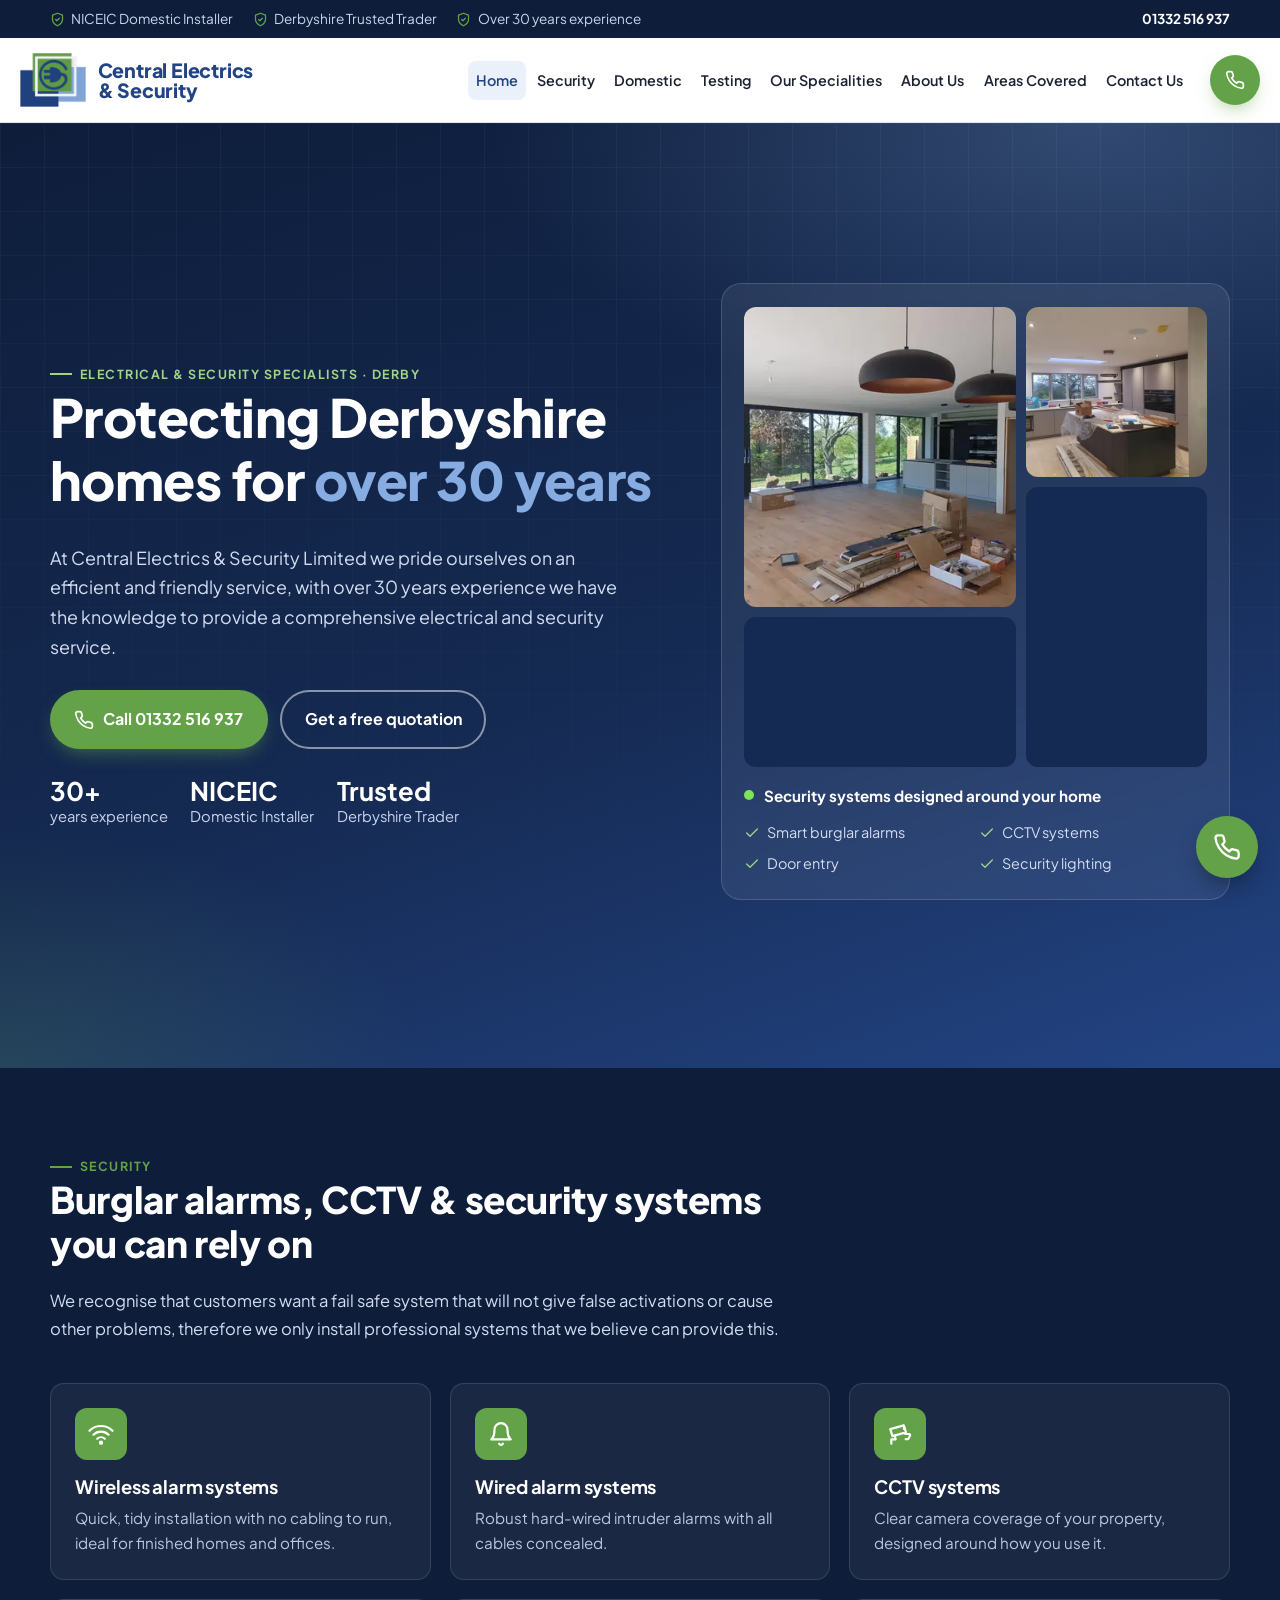
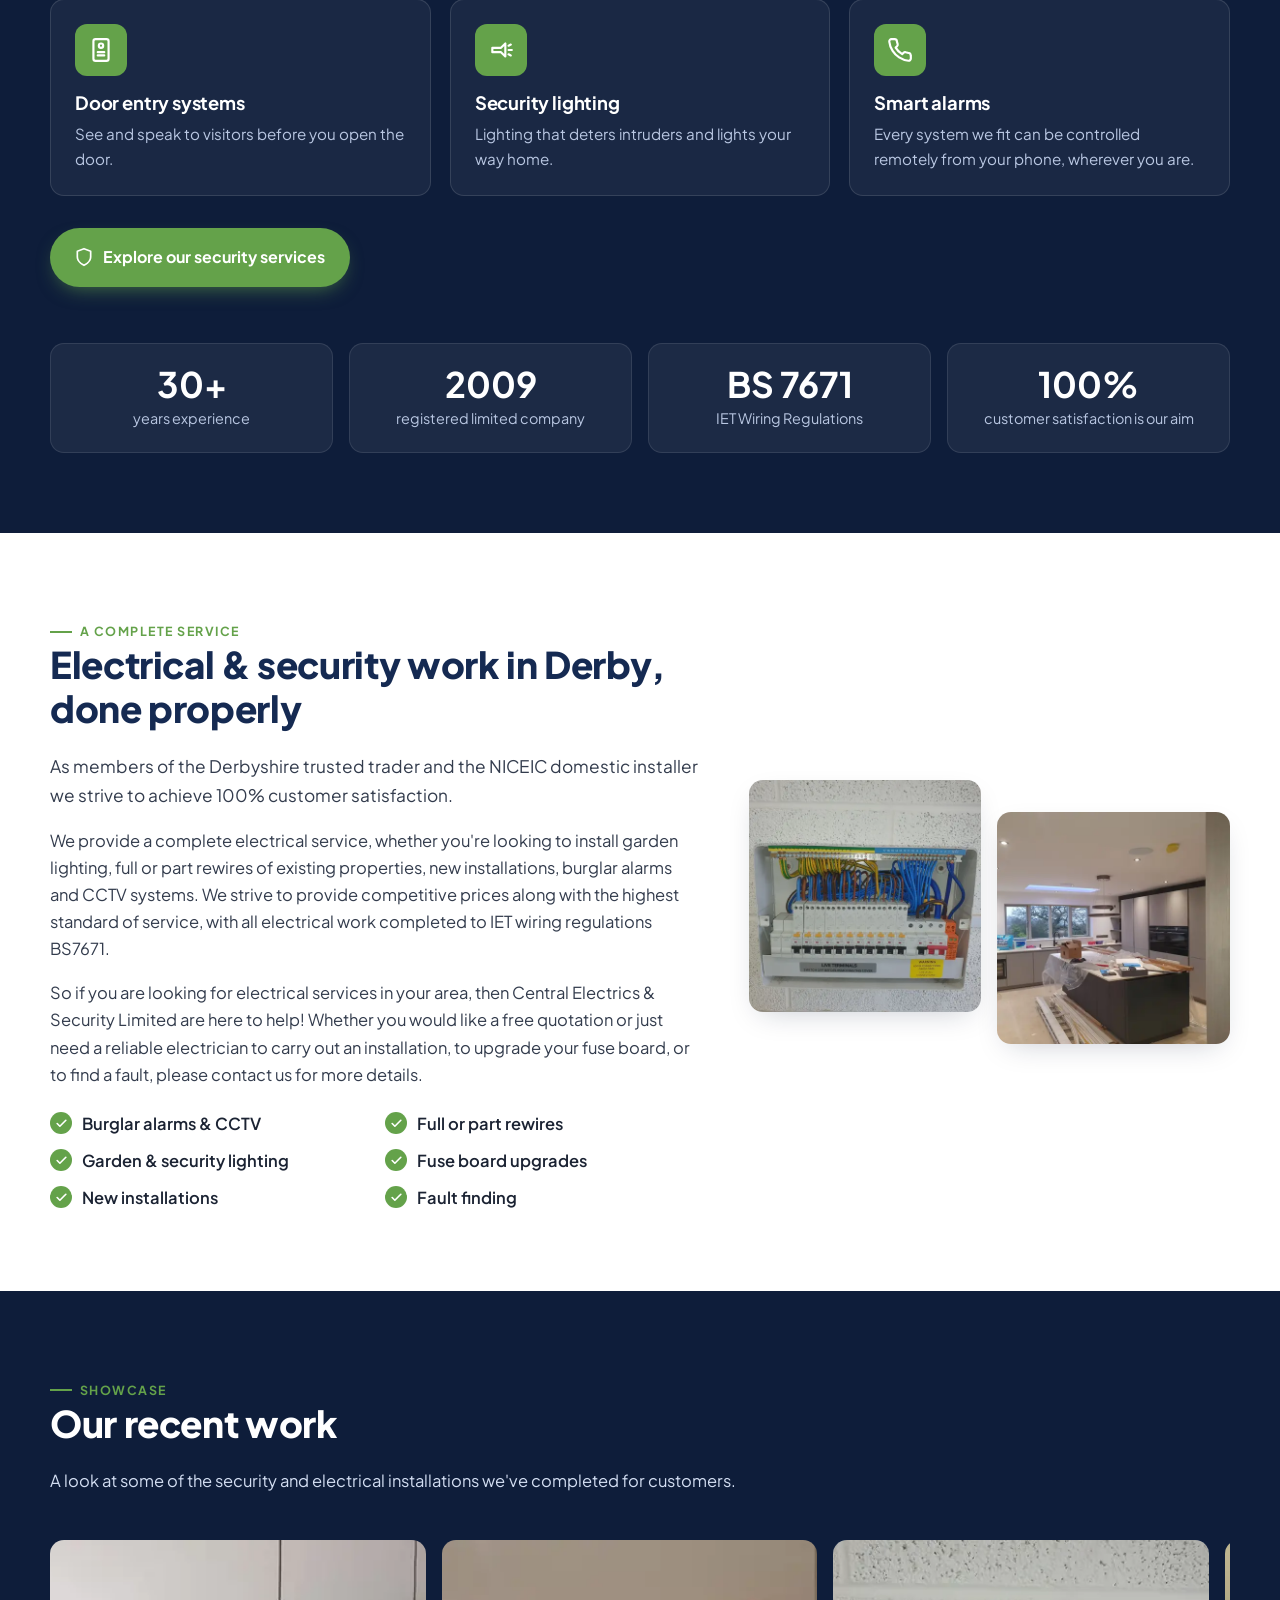
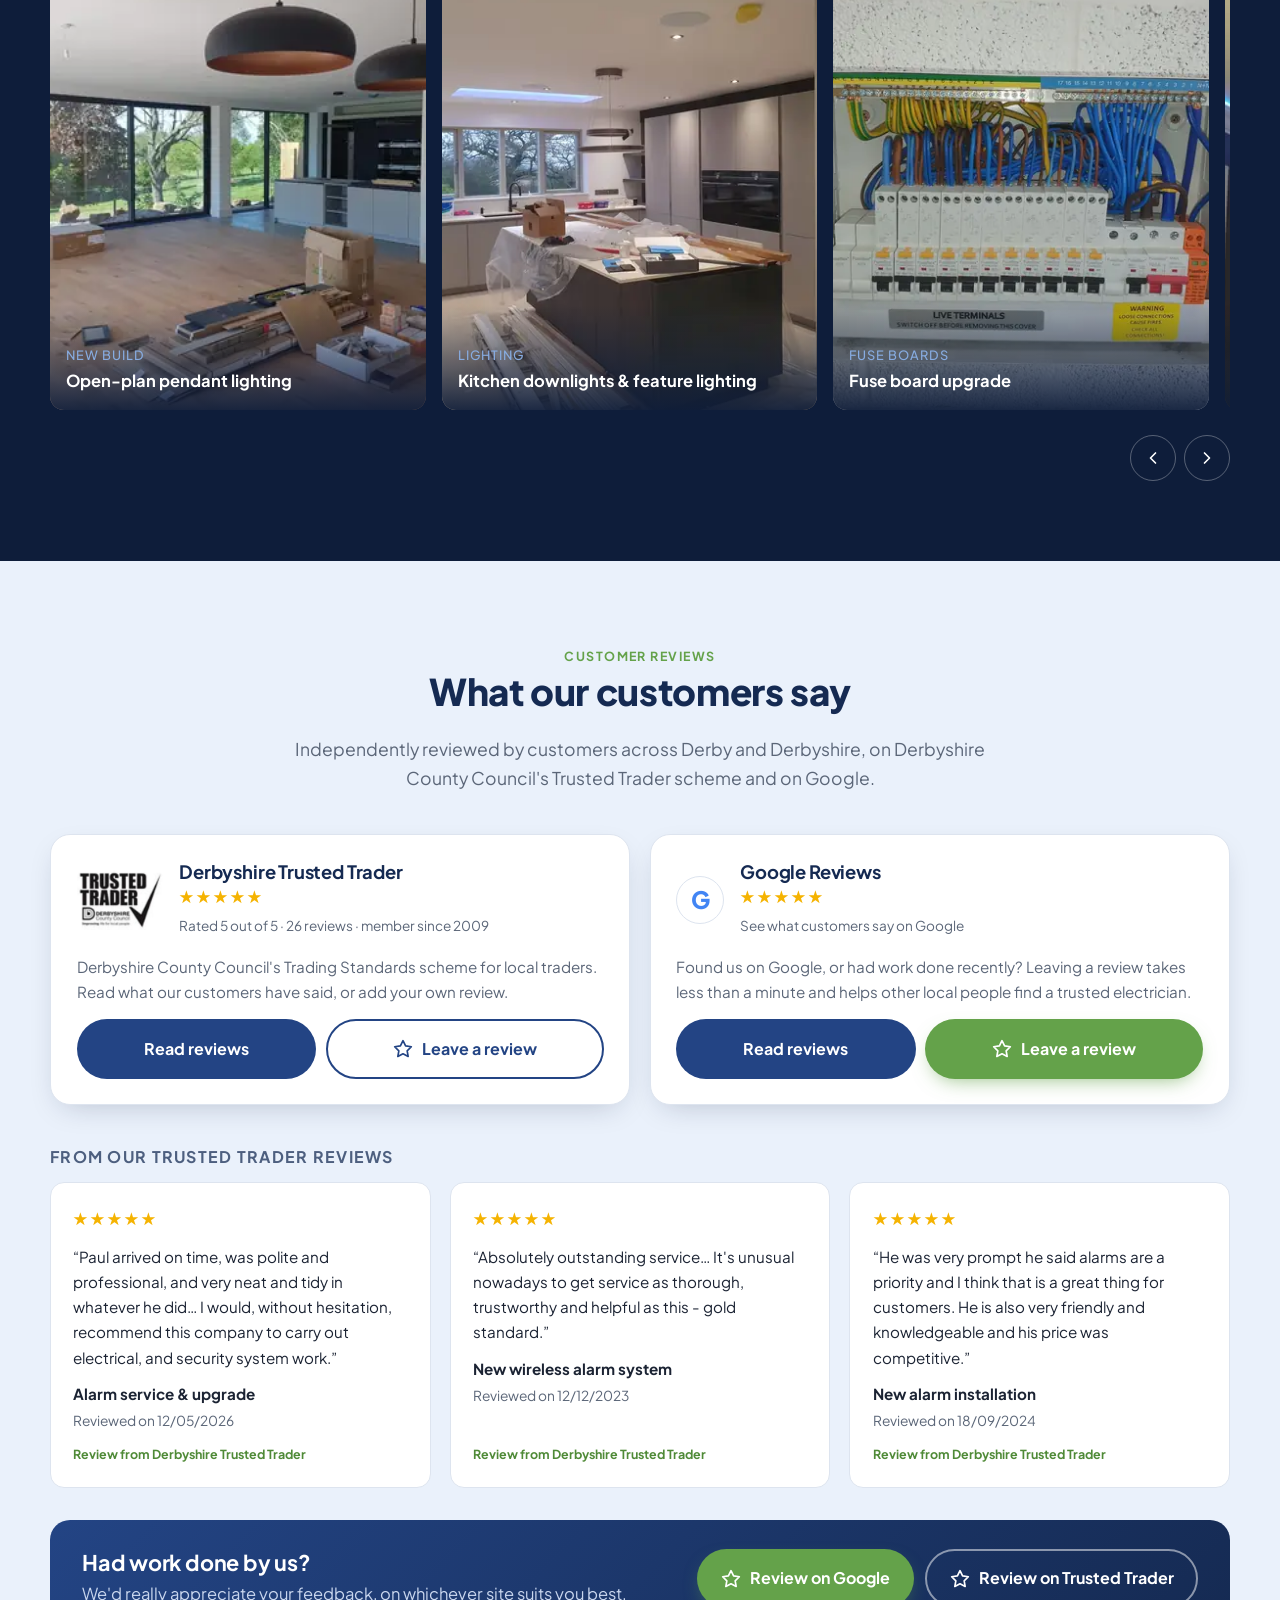
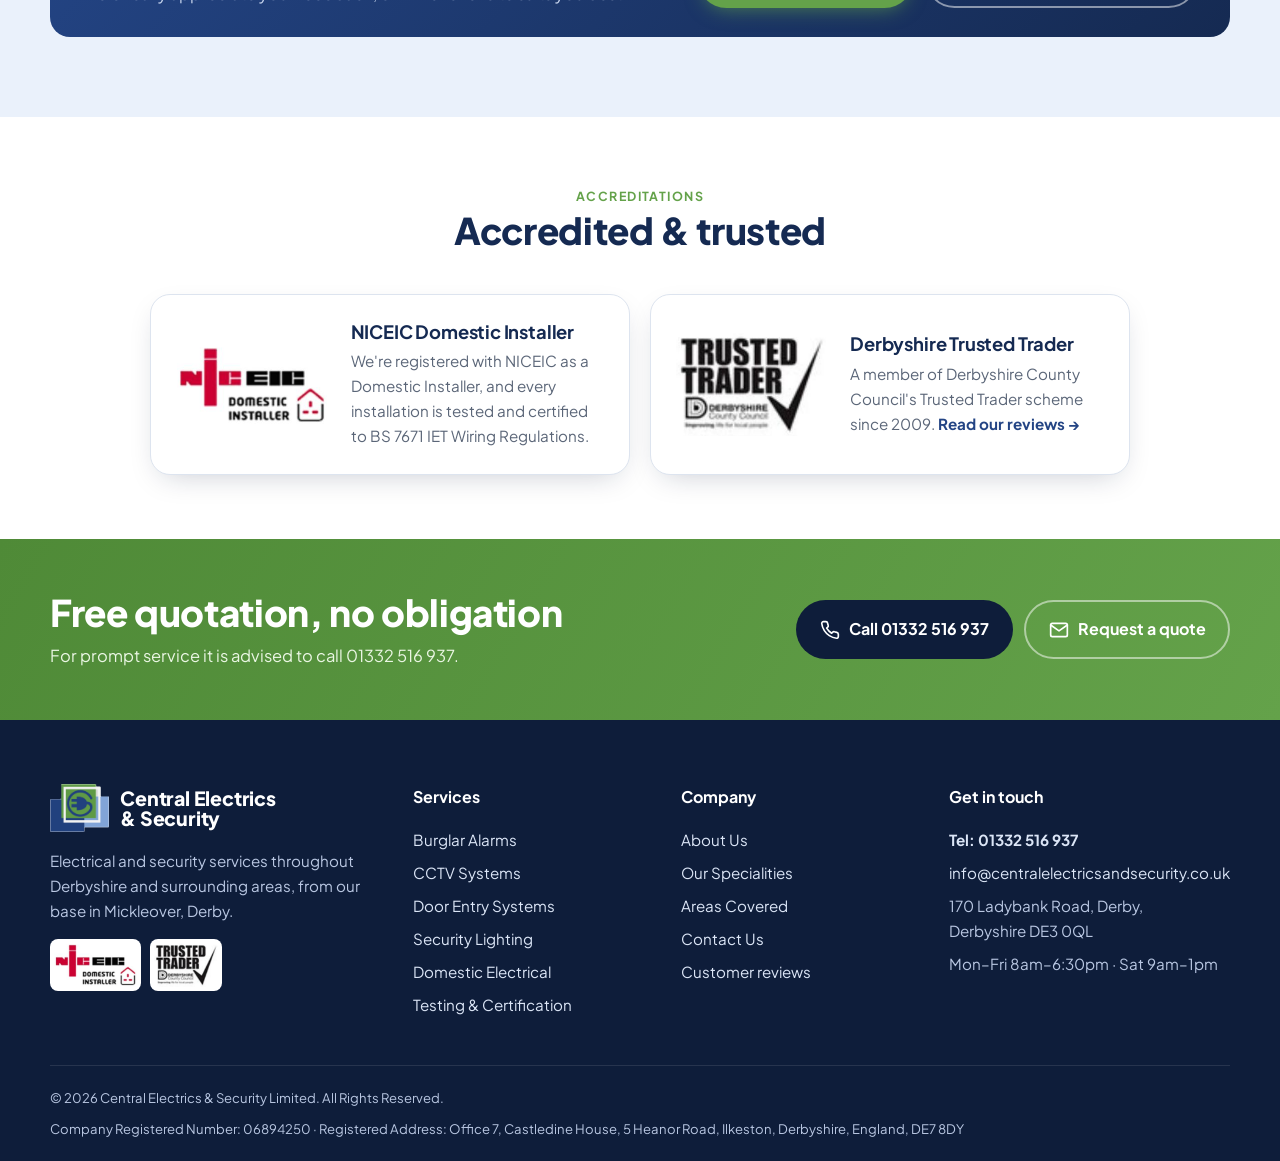
==== commit 48e4140a: "a" ====
--- a/index.html
+++ b/index.html
@@ -26,7 +26,7 @@
 <link rel="preload" as="style" href="https://fonts.googleapis.com/css2?family=Plus+Jakarta+Sans:wght@400;500;600;700;800&display=optional" onload="this.onload=null;this.rel='stylesheet'">
 <noscript><link rel="stylesheet" href="https://fonts.googleapis.com/css2?family=Plus+Jakarta+Sans:wght@400;500;600;700;800&display=optional"></noscript>
 <link rel="preload" as="image" imagesrcset="images/projects/open-plan-pendant-lighting-480.webp 480w, images/projects/open-plan-pendant-lighting-800.webp 800w, images/projects/open-plan-pendant-lighting-1200.webp 1200w, images/projects/open-plan-pendant-lighting.webp 1600w" imagesizes="(max-width: 900px) 60vw, 340px" fetchpriority="high">
-<link rel="stylesheet" href="css/style.css?v=20261120">
+<link rel="stylesheet" href="css/style.css?v=20261120b">
 <script type="application/ld+json">{"@context": "https://schema.org", "@type": "Electrician", "@id": "https://www.centralelectricsandsecurity.co.uk/#business", "name": "Central Electrics & Security Ltd", "url": "https://www.centralelectricsandsecurity.co.uk/", "telephone": "+441332516937", "email": "info@centralelectricsandsecurity.co.uk", "image": "https://www.centralelectricsandsecurity.co.uk/images/projects/open-plan-pendant-lighting.jpg", "logo": "https://www.centralelectricsandsecurity.co.uk/images/icon.png", "description": "Family run electrical and security business in Mickleover, Derby. Burglar alarms, smart alarms, CCTV, door entry, security lighting and domestic electrical work. NICEIC Domestic Installer and Derbyshire Trusted Trader.", "founder": {"@type": "Person", "name": "Paul Fowlkes", "jobTitle": "Electrician & Security Installer"}, "foundingDate": "2009-05-01", "address": {"@type": "PostalAddress", "streetAddress": "170 Ladybank Road", "addressLocality": "Mickleover, Derby", "addressRegion": "Derbyshire", "postalCode": "DE3 0QL", "addressCountry": "GB"}, "geo": {"@type": "GeoCoordinates", "latitude": 52.9119798, "longitude": -1.5547513}, "areaServed": [{"@type": "City", "name": "Derby"}, {"@type": "Place", "name": "Mickleover"}, {"@type": "Place", "name": "Littleover"}, {"@type": "Place", "name": "Allestree"}, {"@type": "Place", "name": "Duffield"}, {"@type": "Place", "name": "Quarndon"}, {"@type": "AdministrativeArea", "name": "Derbyshire"}], "openingHoursSpecification": [{"@type": "OpeningHoursSpecification", "dayOfWeek": ["Monday", "Tuesday", "Wednesday", "Thursday", "Friday"], "opens": "08:00", "closes": "18:30"}, {"@type": "OpeningHoursSpecification", "dayOfWeek": "Saturday", "opens": "09:00", "closes": "13:00"}], "sameAs": ["https://www.google.com/maps/place/?q=place_id:ChIJi2XwCVb2eUgR8YL2YHHdaZI", "https://apps.derbyshire.gov.uk/applications/trusted-trader/profile.asp?tid=56896"], "knowsAbout": ["Burglar alarms", "Smart alarms", "CCTV", "Door entry systems", "Security lighting", "Fuse board upgrades", "Rewiring", "Electrical testing"]}</script>
 </head>
 <body>
--- a/css/style.css
+++ b/css/style.css
@@ -455,3 +455,4 @@
 @media (prefers-reduced-motion:reduce){.collage .slides img{transition:none;transform:none}}
 @media (max-width:560px){.hero .eyebrow{font-size:.7rem;letter-spacing:.08em;flex-wrap:nowrap}.hero .eyebrow::before{width:16px}}
 .footer-accred img{width:auto;height:52px;object-fit:contain}
+.spec img[src="images/cctv.jpg"]{object-position:100% 50%}
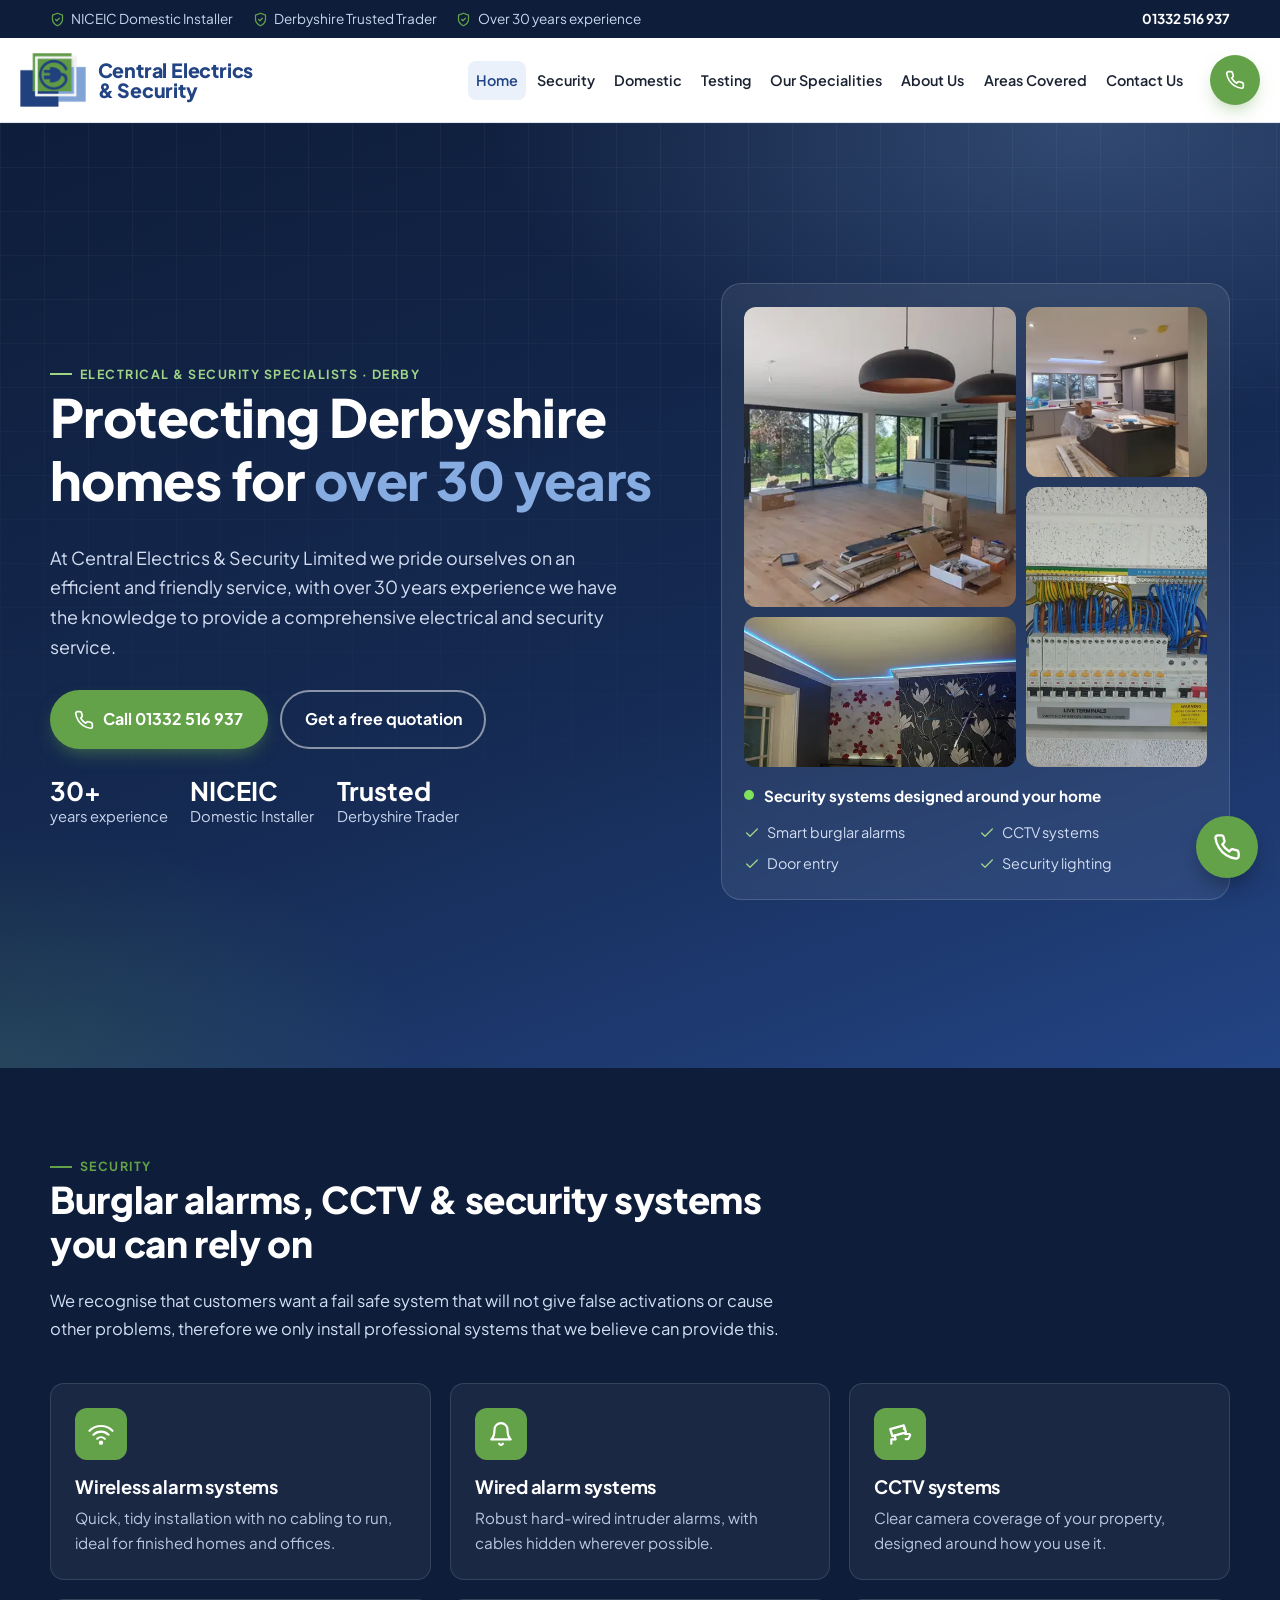
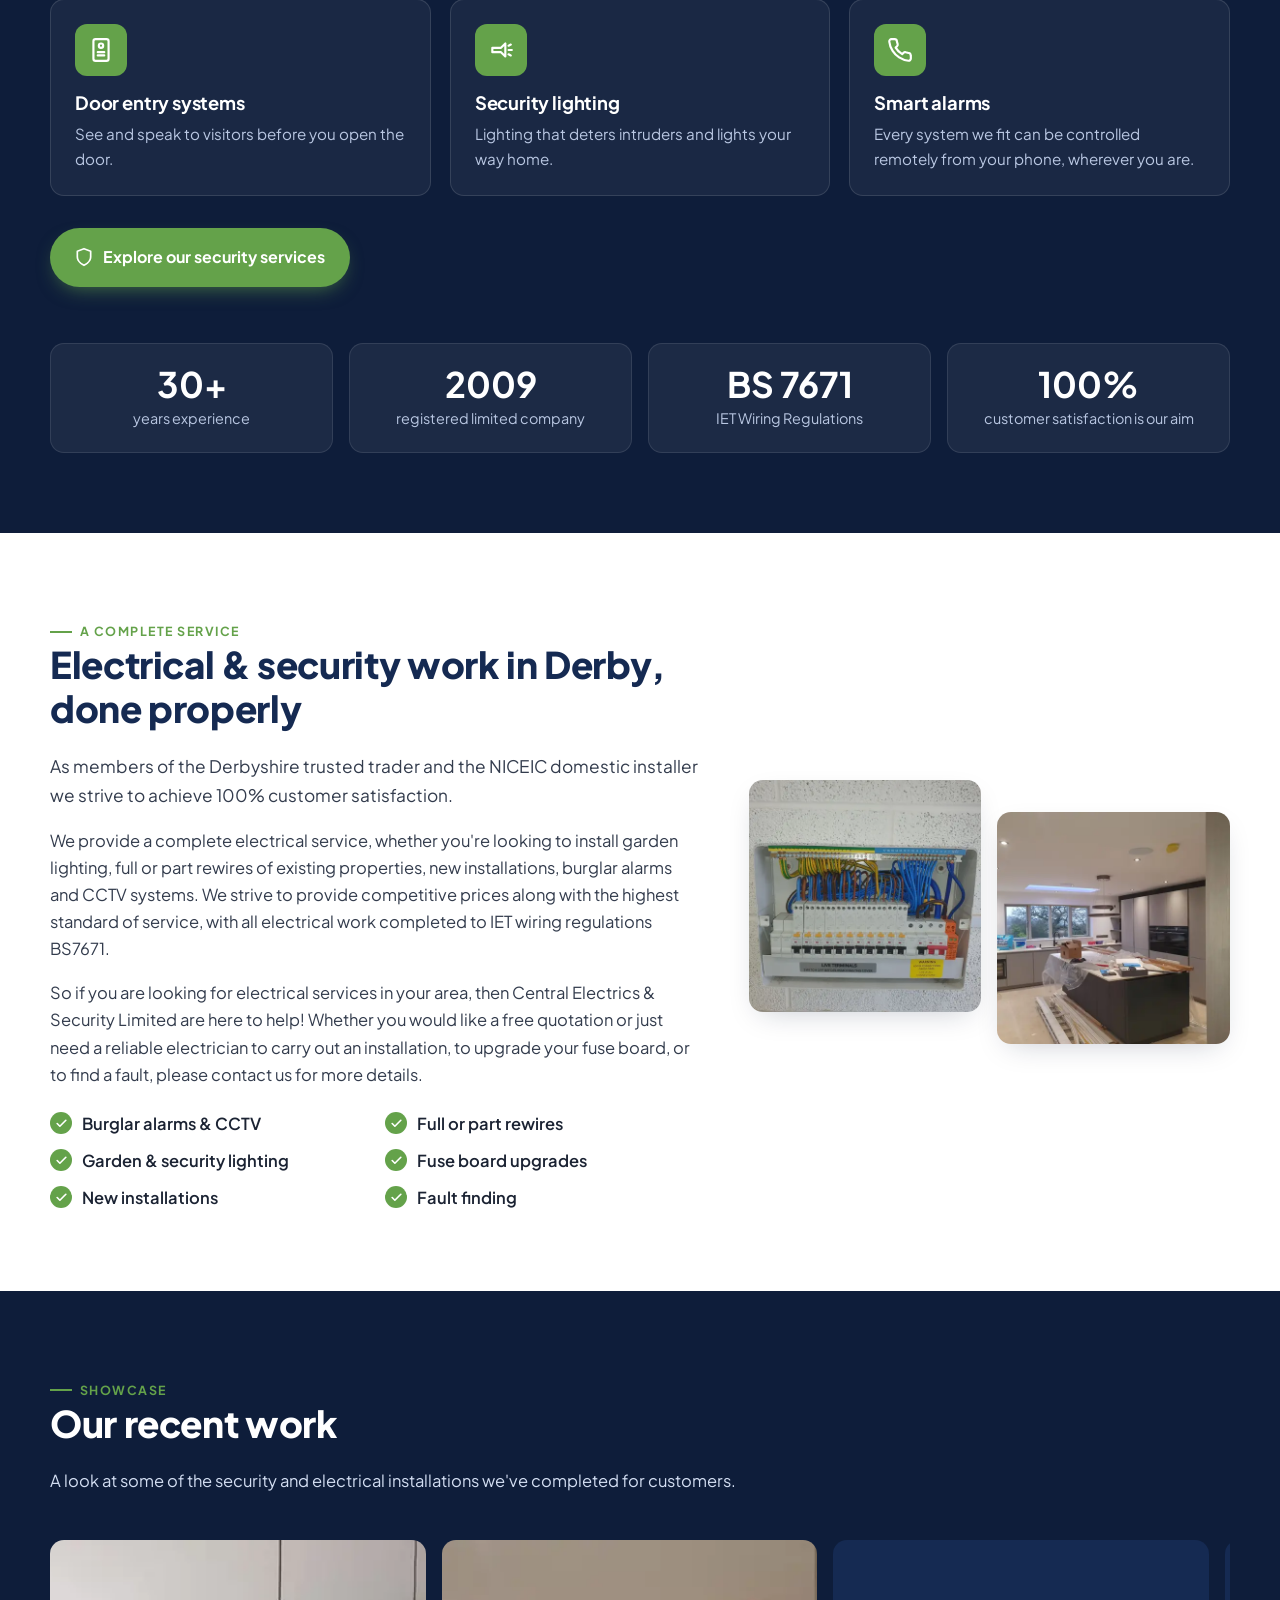
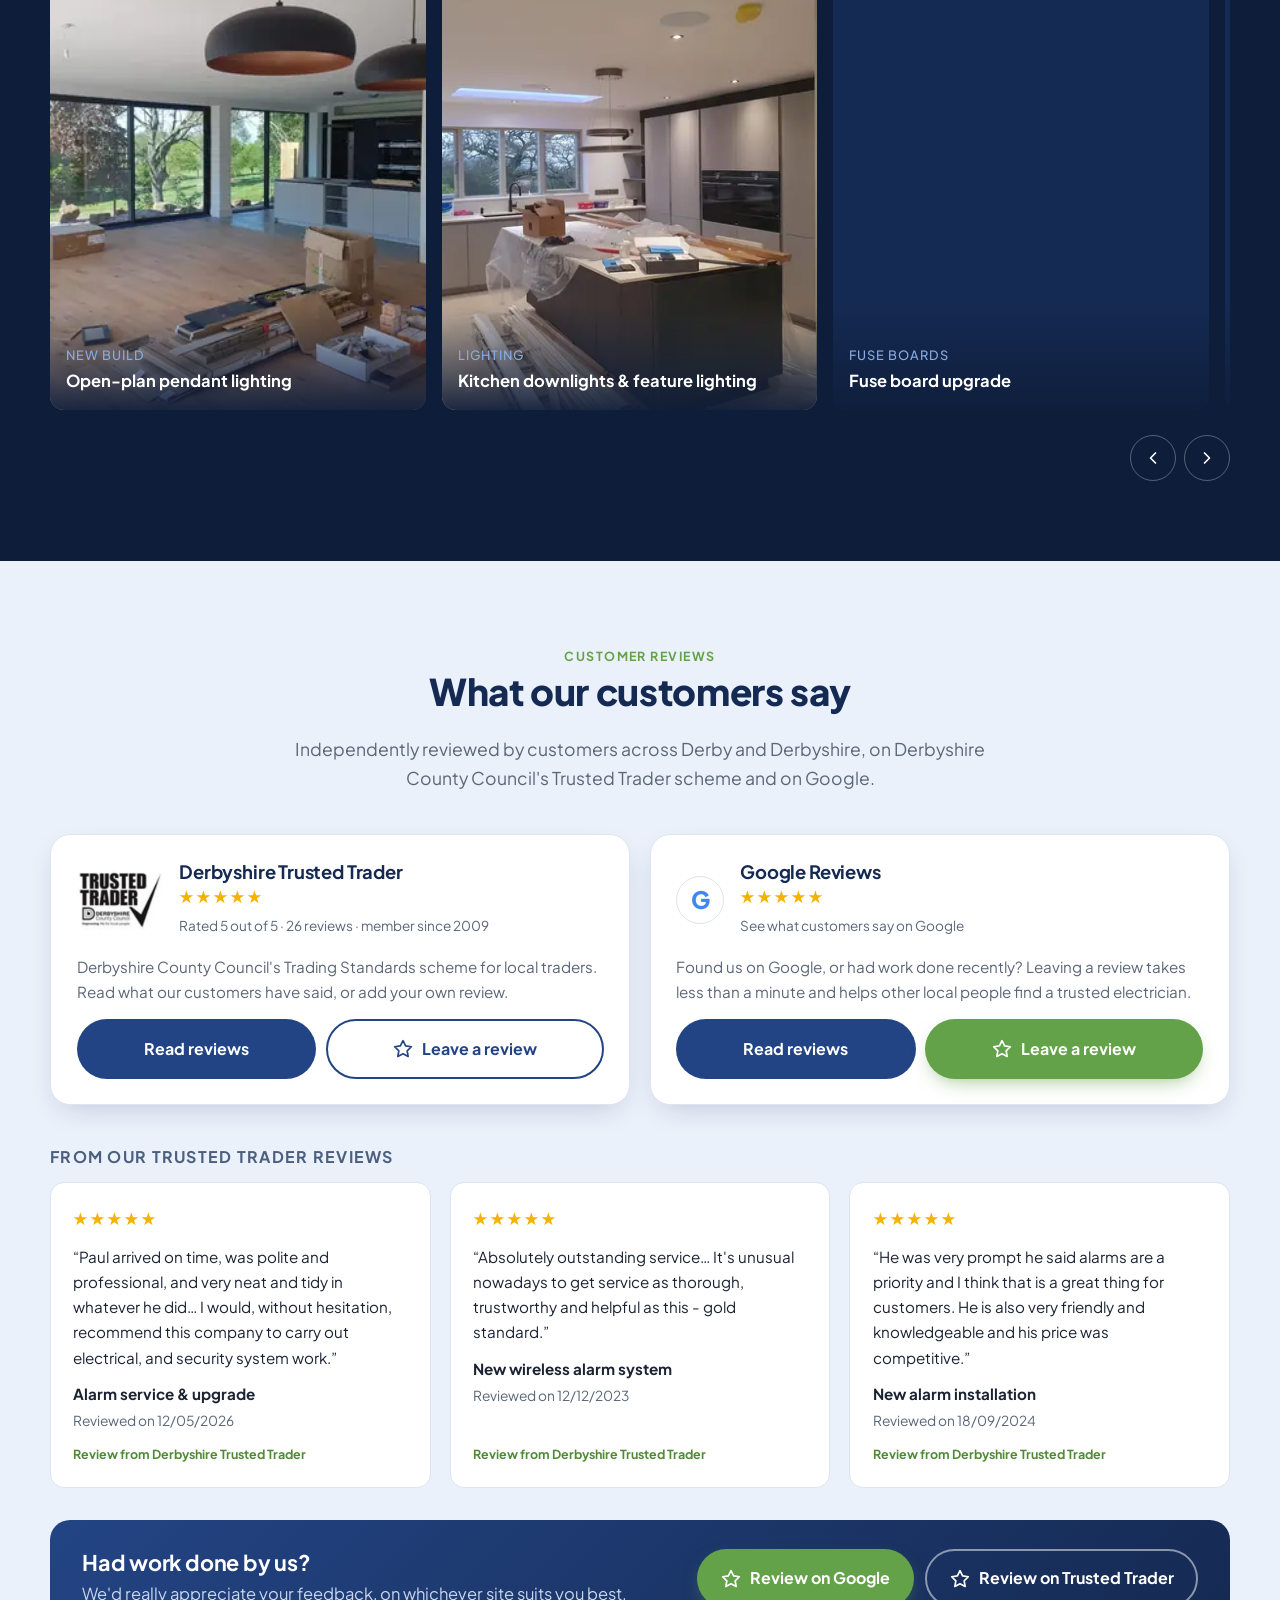
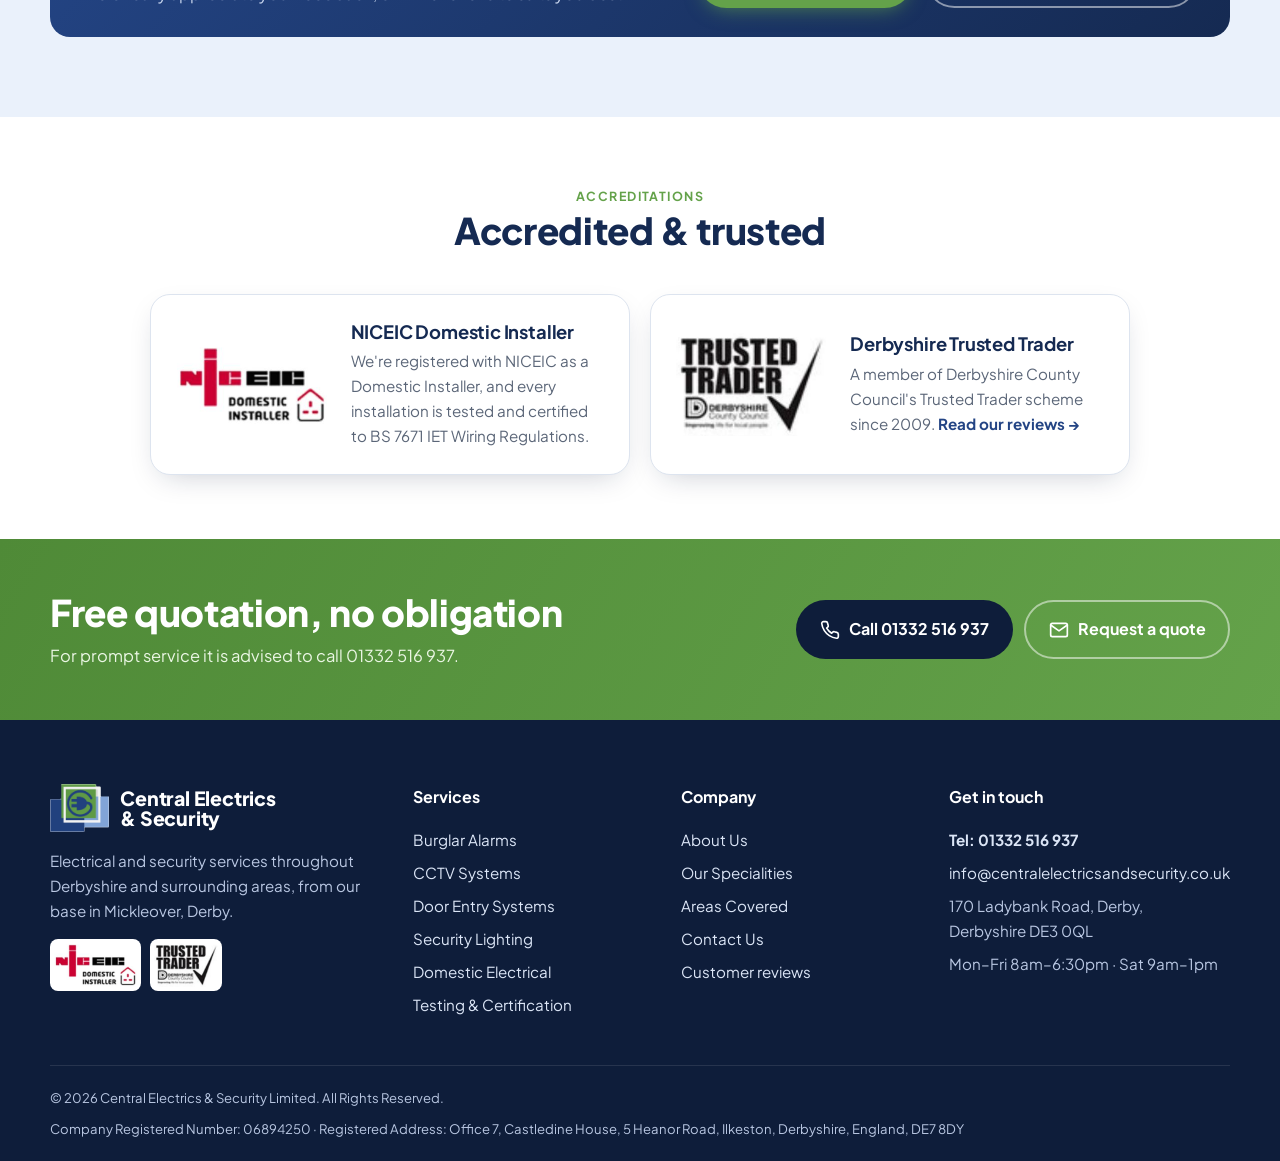
==== commit 19198a14: "a" ====
--- a/index.html
+++ b/index.html
@@ -79,7 +79,7 @@
     <h2>Burglar alarms, CCTV &amp; security systems you can rely on</h2>
     <p>We recognise that customers want a fail safe system that will not give false activations or cause other problems, therefore we only install professional systems that we believe can provide this.</p>
   </div>
-  <div class="grid grid-3"><div class="card sec reveal"><div class="icon"><svg viewBox="0 0 24 24" fill="none" stroke="currentColor" stroke-width="2" stroke-linecap="round" stroke-linejoin="round" aria-hidden="true" ><path d="M5 12.6a10 10 0 0 1 14 0"/><path d="M1.4 9a15 15 0 0 1 21.2 0"/><path d="M8.5 16.4a5 5 0 0 1 7 0"/><circle cx="12" cy="20" r="1"/></svg></div><h3>Wireless alarm systems</h3><p>Quick, tidy installation with no cabling to run, ideal for finished homes and offices.</p></div><div class="card sec reveal"><div class="icon"><svg viewBox="0 0 24 24" fill="none" stroke="currentColor" stroke-width="2" stroke-linecap="round" stroke-linejoin="round" aria-hidden="true" ><path d="M6 8a6 6 0 0 1 12 0c0 7 3 9 3 9H3s3-2 3-9"/><path d="M10.3 21a1.9 1.9 0 0 0 3.4 0"/></svg></div><h3>Wired alarm systems</h3><p>Robust hard-wired intruder alarms with all cables concealed.</p></div><div class="card sec reveal"><div class="icon"><svg viewBox="0 0 24 24" fill="none" stroke="currentColor" stroke-width="2" stroke-linecap="round" stroke-linejoin="round" aria-hidden="true" ><path d="M16.75 12h3.63a1 1 0 0 1 .9 1.45l-1.38 2.76a1 1 0 0 1-.9.55h-1.76"/><path d="M3 7.5 15.5 4l2 6.5L5 14z"/><path d="M7 13.5 8 17H4v4"/><circle cx="16" cy="7" r=".5"/></svg></div><h3>CCTV systems</h3><p>Clear camera coverage of your property, designed around how you use it.</p></div><div class="card sec reveal"><div class="icon"><svg viewBox="0 0 24 24" fill="none" stroke="currentColor" stroke-width="2" stroke-linecap="round" stroke-linejoin="round" aria-hidden="true" ><rect x="5" y="2" width="14" height="20" rx="2"/><circle cx="12" cy="8" r="2"/><path d="M9 14h6M9 17h6"/></svg></div><h3>Door entry systems</h3><p>See and speak to visitors before you open the door.</p></div><div class="card sec reveal"><div class="icon"><svg viewBox="0 0 24 24" fill="none" stroke="currentColor" stroke-width="2" stroke-linecap="round" stroke-linejoin="round" aria-hidden="true" ><path d="M4 10h8l4-4v12l-4-4H4z"/><path d="M19 8l2-1M19 12h3M19 16l2 1"/></svg></div><h3>Security lighting</h3><p>Lighting that deters intruders and lights your way home.</p></div><div class="card sec reveal"><div class="icon"><svg viewBox="0 0 24 24" fill="none" stroke="currentColor" stroke-width="2" stroke-linecap="round" stroke-linejoin="round" aria-hidden="true" ><path d="M22 16.9v3a2 2 0 0 1-2.2 2 19.8 19.8 0 0 1-8.6-3.1 19.5 19.5 0 0 1-6-6A19.8 19.8 0 0 1 2.1 4.2 2 2 0 0 1 4.1 2h3a2 2 0 0 1 2 1.7c.1.9.4 1.8.7 2.7a2 2 0 0 1-.5 2.1L8 9.8a16 16 0 0 0 6 6l1.3-1.3a2 2 0 0 1 2.1-.4c.9.3 1.8.6 2.7.7a2 2 0 0 1 1.7 2z"/></svg></div><h3>Smart alarms</h3><p>Every system we fit can be controlled remotely from your phone, wherever you are.</p></div></div>
+  <div class="grid grid-3"><div class="card sec reveal"><div class="icon"><svg viewBox="0 0 24 24" fill="none" stroke="currentColor" stroke-width="2" stroke-linecap="round" stroke-linejoin="round" aria-hidden="true" ><path d="M5 12.6a10 10 0 0 1 14 0"/><path d="M1.4 9a15 15 0 0 1 21.2 0"/><path d="M8.5 16.4a5 5 0 0 1 7 0"/><circle cx="12" cy="20" r="1"/></svg></div><h3>Wireless alarm systems</h3><p>Quick, tidy installation with no cabling to run, ideal for finished homes and offices.</p></div><div class="card sec reveal"><div class="icon"><svg viewBox="0 0 24 24" fill="none" stroke="currentColor" stroke-width="2" stroke-linecap="round" stroke-linejoin="round" aria-hidden="true" ><path d="M6 8a6 6 0 0 1 12 0c0 7 3 9 3 9H3s3-2 3-9"/><path d="M10.3 21a1.9 1.9 0 0 0 3.4 0"/></svg></div><h3>Wired alarm systems</h3><p>Robust hard-wired intruder alarms, with cables hidden wherever possible.</p></div><div class="card sec reveal"><div class="icon"><svg viewBox="0 0 24 24" fill="none" stroke="currentColor" stroke-width="2" stroke-linecap="round" stroke-linejoin="round" aria-hidden="true" ><path d="M16.75 12h3.63a1 1 0 0 1 .9 1.45l-1.38 2.76a1 1 0 0 1-.9.55h-1.76"/><path d="M3 7.5 15.5 4l2 6.5L5 14z"/><path d="M7 13.5 8 17H4v4"/><circle cx="16" cy="7" r=".5"/></svg></div><h3>CCTV systems</h3><p>Clear camera coverage of your property, designed around how you use it.</p></div><div class="card sec reveal"><div class="icon"><svg viewBox="0 0 24 24" fill="none" stroke="currentColor" stroke-width="2" stroke-linecap="round" stroke-linejoin="round" aria-hidden="true" ><rect x="5" y="2" width="14" height="20" rx="2"/><circle cx="12" cy="8" r="2"/><path d="M9 14h6M9 17h6"/></svg></div><h3>Door entry systems</h3><p>See and speak to visitors before you open the door.</p></div><div class="card sec reveal"><div class="icon"><svg viewBox="0 0 24 24" fill="none" stroke="currentColor" stroke-width="2" stroke-linecap="round" stroke-linejoin="round" aria-hidden="true" ><path d="M4 10h8l4-4v12l-4-4H4z"/><path d="M19 8l2-1M19 12h3M19 16l2 1"/></svg></div><h3>Security lighting</h3><p>Lighting that deters intruders and lights your way home.</p></div><div class="card sec reveal"><div class="icon"><svg viewBox="0 0 24 24" fill="none" stroke="currentColor" stroke-width="2" stroke-linecap="round" stroke-linejoin="round" aria-hidden="true" ><path d="M22 16.9v3a2 2 0 0 1-2.2 2 19.8 19.8 0 0 1-8.6-3.1 19.5 19.5 0 0 1-6-6A19.8 19.8 0 0 1 2.1 4.2 2 2 0 0 1 4.1 2h3a2 2 0 0 1 2 1.7c.1.9.4 1.8.7 2.7a2 2 0 0 1-.5 2.1L8 9.8a16 16 0 0 0 6 6l1.3-1.3a2 2 0 0 1 2.1-.4c.9.3 1.8.6 2.7.7a2 2 0 0 1 1.7 2z"/></svg></div><h3>Smart alarms</h3><p>Every system we fit can be controlled remotely from your phone, wherever you are.</p></div></div>
   <div style="margin-top:2rem"><a class="btn btn-green" href="security.html"><svg viewBox="0 0 24 24" fill="none" stroke="currentColor" stroke-width="2" stroke-linecap="round" stroke-linejoin="round" aria-hidden="true" ><path d="M12 22s8-4 8-10V5l-8-3-8 3v7c0 6 8 10 8 10z"/></svg> Explore our security services</a></div>
   <div class="stats" style="margin-top:3.5rem">
     <div><b>30+</b><span>years experience</span></div>
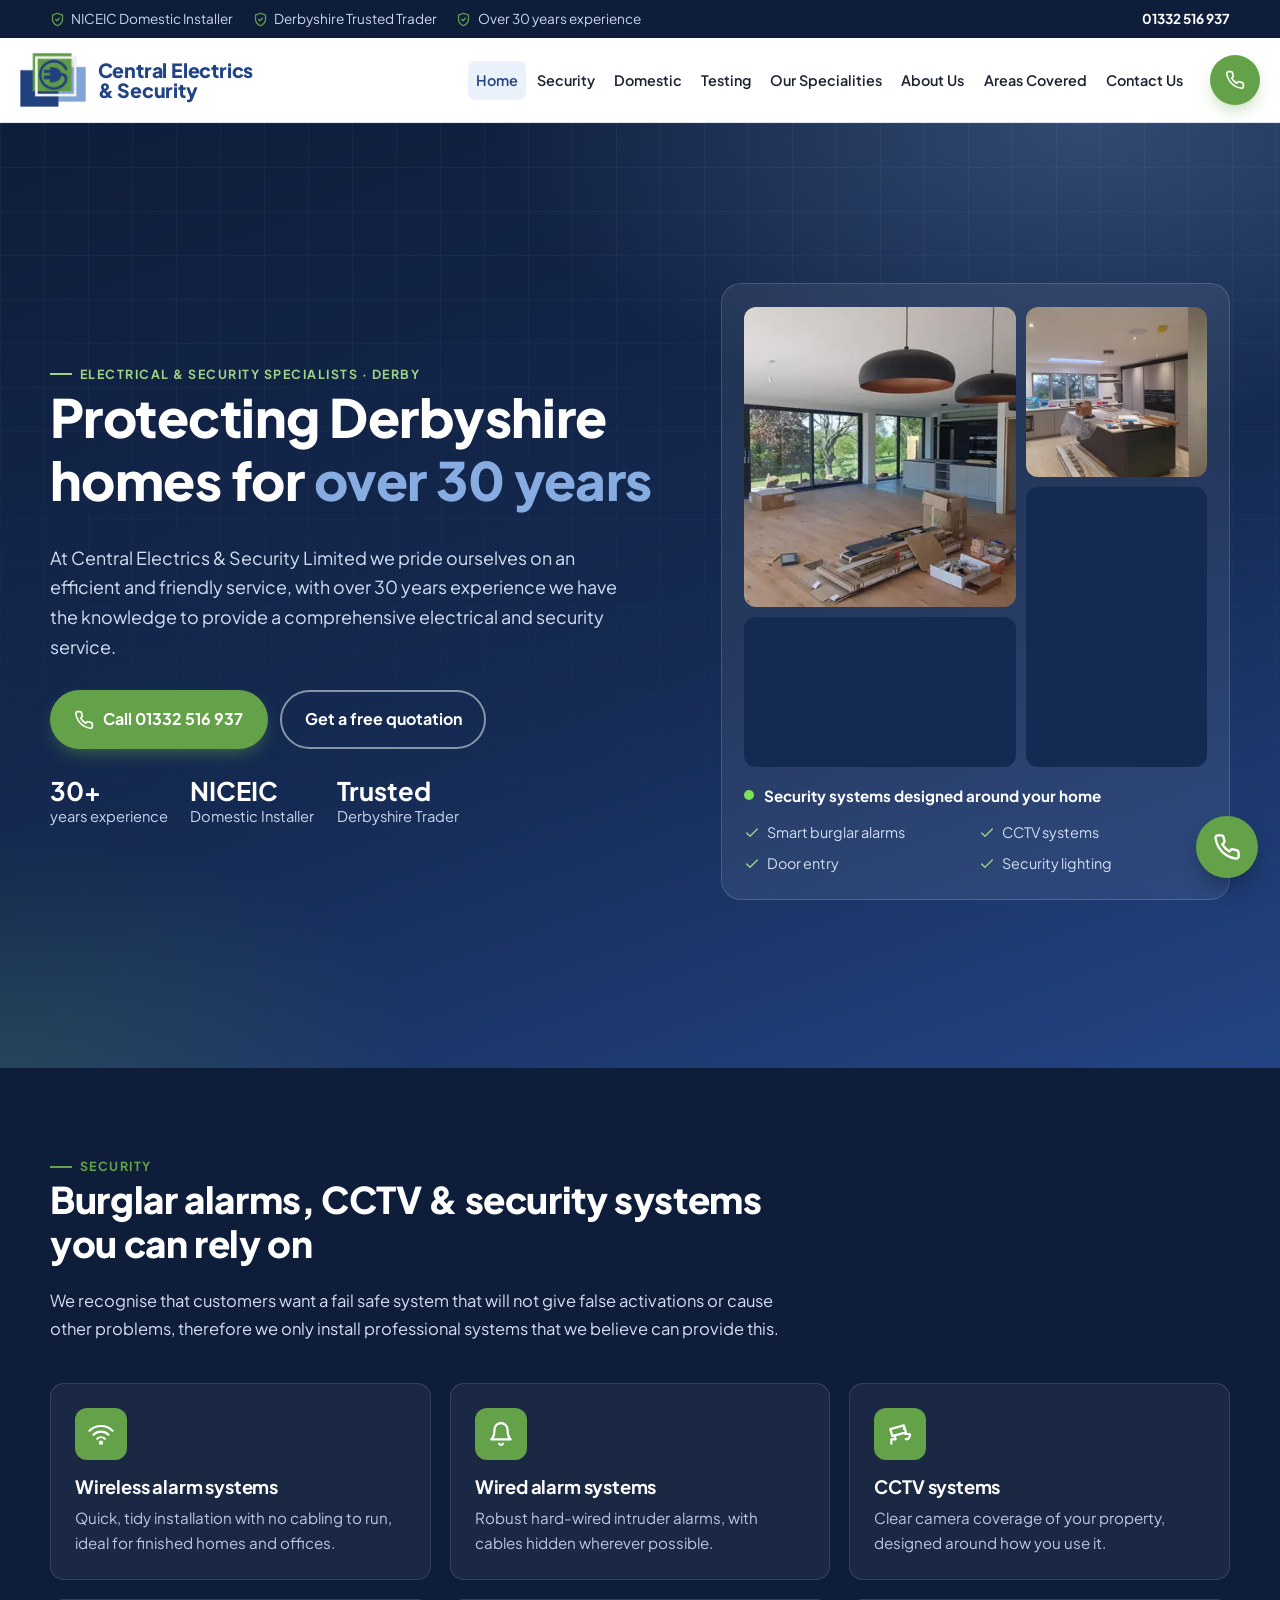
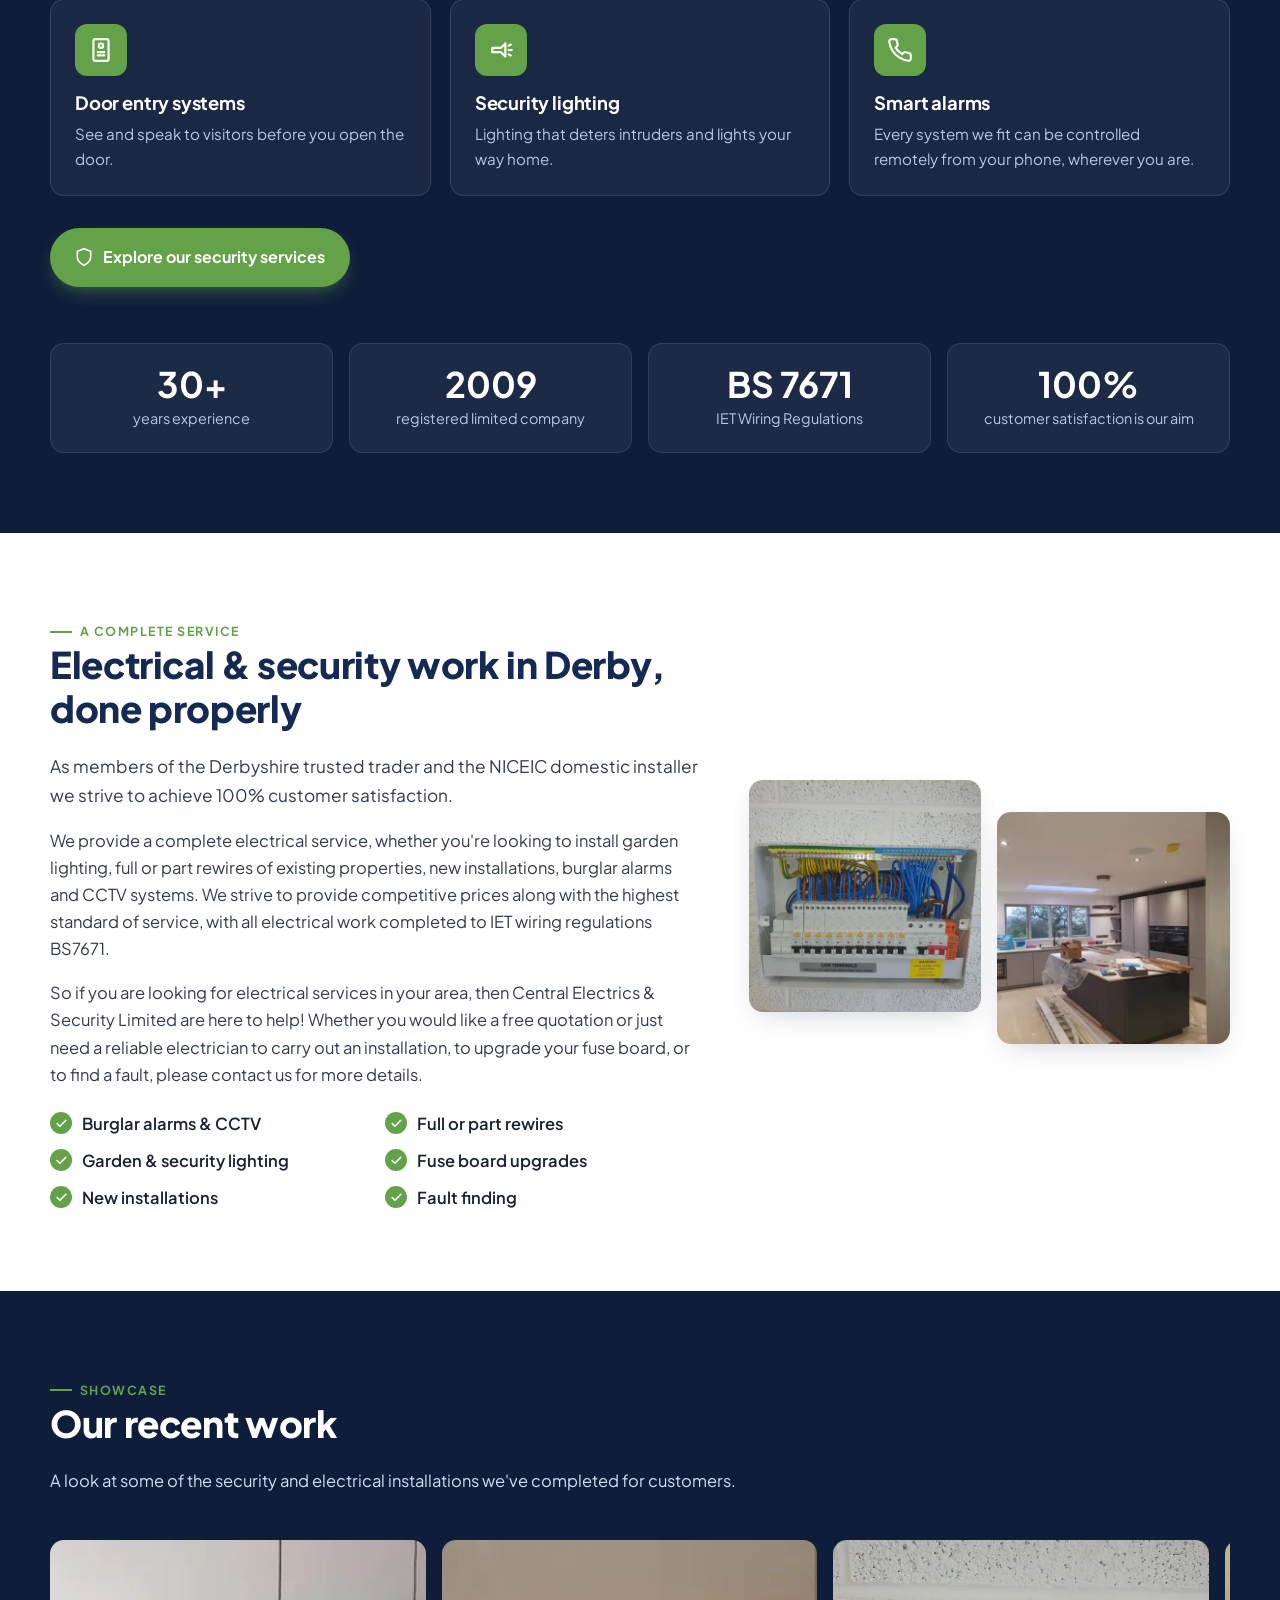
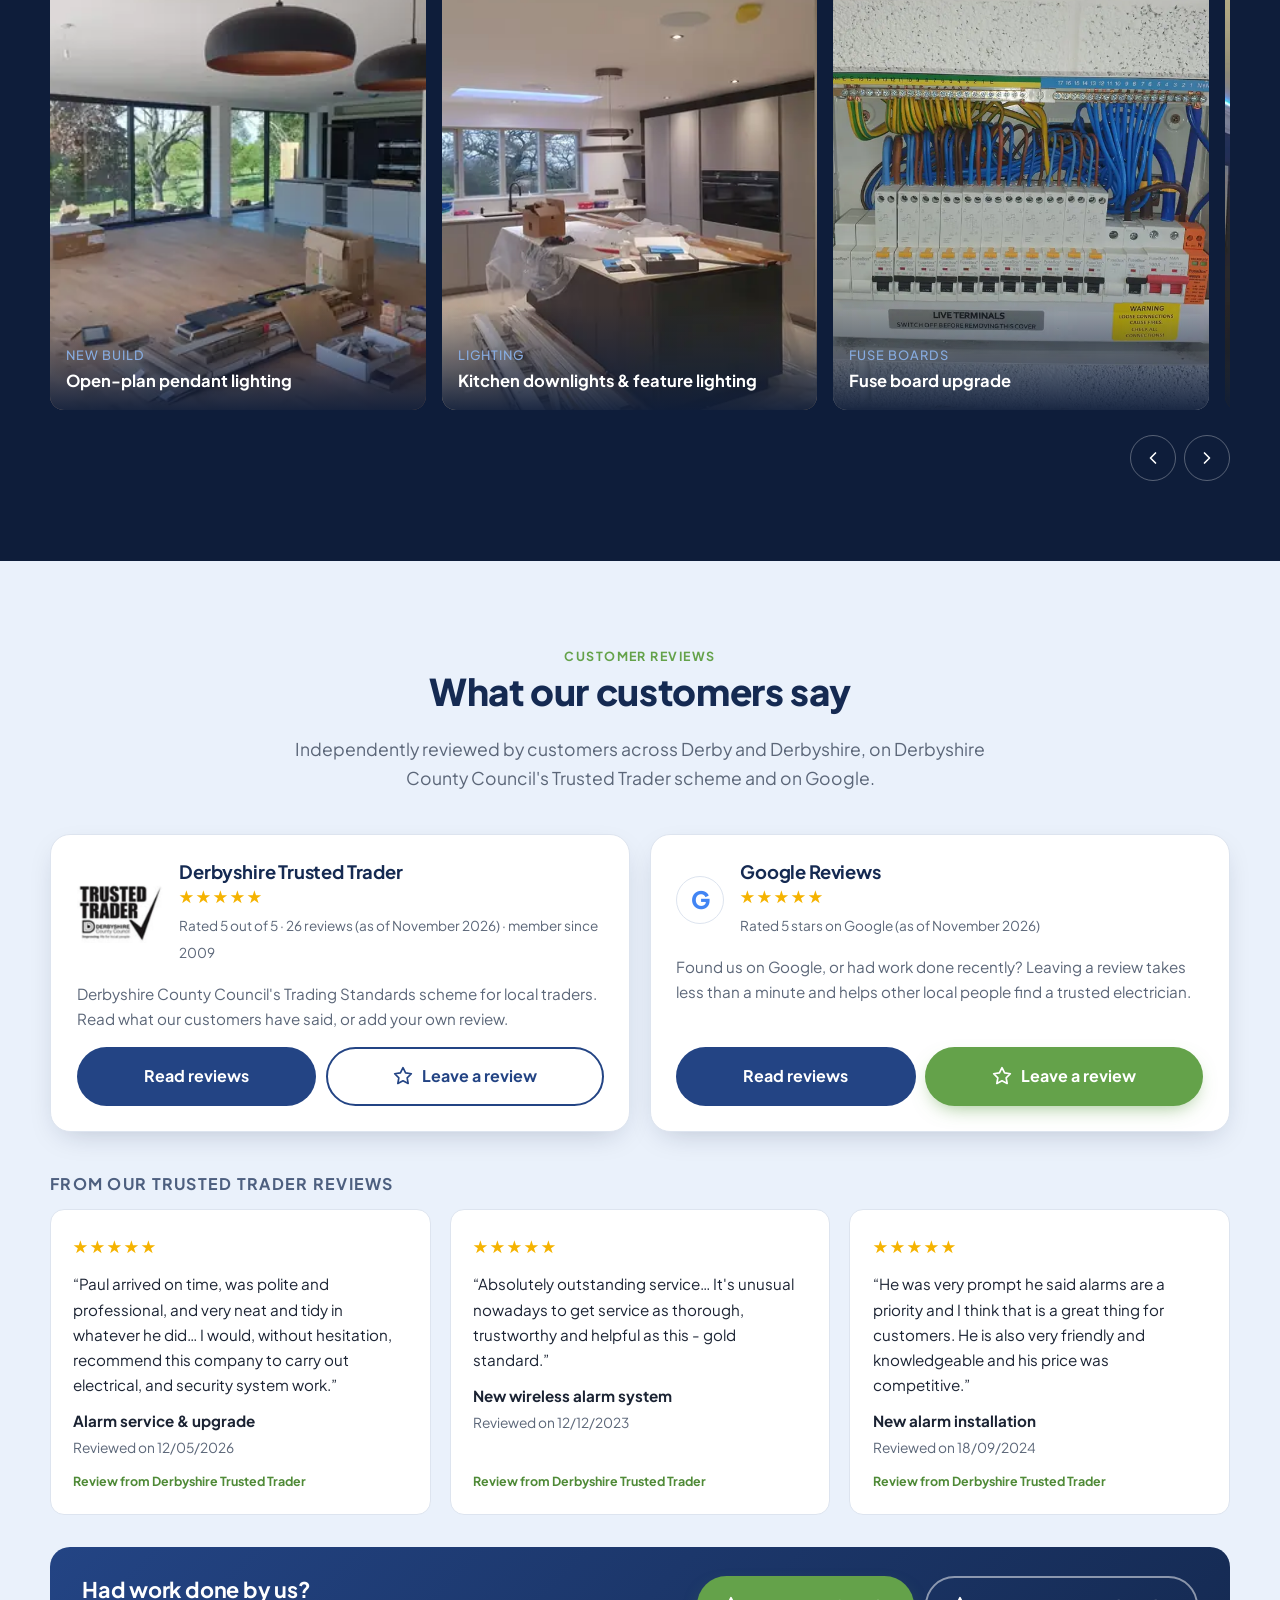
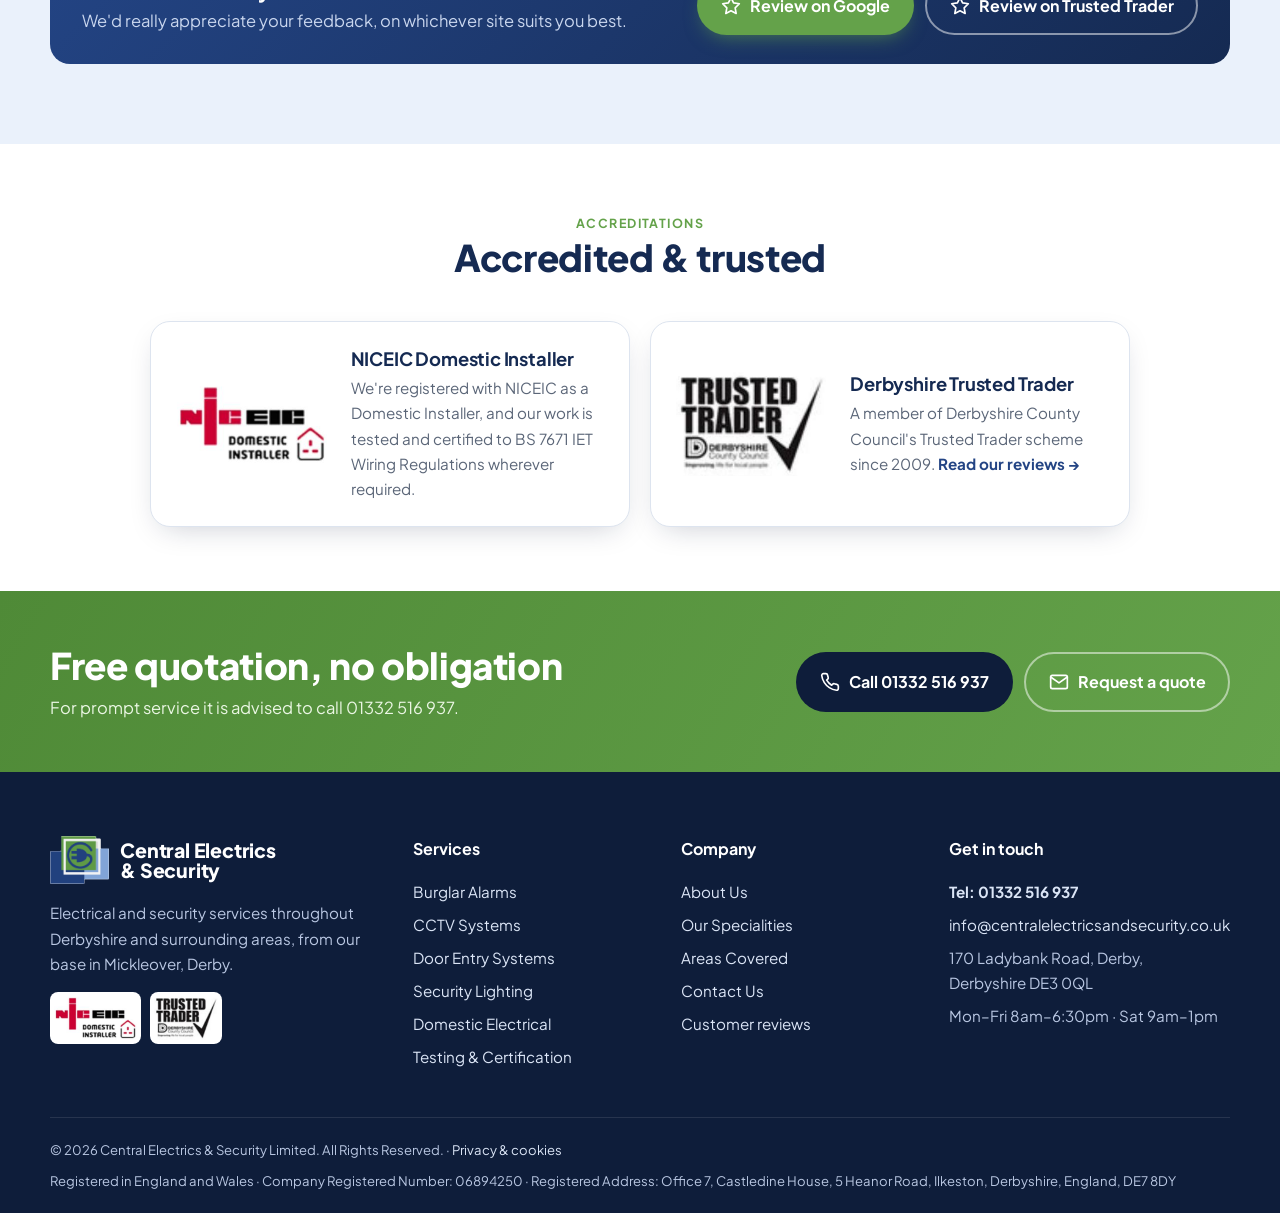
==== commit 7ff2cf20: "legal" ====
--- a/index.html
+++ b/index.html
@@ -26,7 +26,7 @@
 <link rel="preload" as="style" href="https://fonts.googleapis.com/css2?family=Plus+Jakarta+Sans:wght@400;500;600;700;800&display=optional" onload="this.onload=null;this.rel='stylesheet'">
 <noscript><link rel="stylesheet" href="https://fonts.googleapis.com/css2?family=Plus+Jakarta+Sans:wght@400;500;600;700;800&display=optional"></noscript>
 <link rel="preload" as="image" imagesrcset="images/projects/open-plan-pendant-lighting-480.webp 480w, images/projects/open-plan-pendant-lighting-800.webp 800w, images/projects/open-plan-pendant-lighting-1200.webp 1200w, images/projects/open-plan-pendant-lighting.webp 1600w" imagesizes="(max-width: 900px) 60vw, 340px" fetchpriority="high">
-<link rel="stylesheet" href="css/style.css?v=20261120b">
+<link rel="stylesheet" href="css/style.css?v=20261120c">
 <script type="application/ld+json">{"@context": "https://schema.org", "@type": "Electrician", "@id": "https://www.centralelectricsandsecurity.co.uk/#business", "name": "Central Electrics & Security Ltd", "url": "https://www.centralelectricsandsecurity.co.uk/", "telephone": "+441332516937", "email": "info@centralelectricsandsecurity.co.uk", "image": "https://www.centralelectricsandsecurity.co.uk/images/projects/open-plan-pendant-lighting.jpg", "logo": "https://www.centralelectricsandsecurity.co.uk/images/icon.png", "description": "Family run electrical and security business in Mickleover, Derby. Burglar alarms, smart alarms, CCTV, door entry, security lighting and domestic electrical work. NICEIC Domestic Installer and Derbyshire Trusted Trader.", "founder": {"@type": "Person", "name": "Paul Fowlkes", "jobTitle": "Electrician & Security Installer"}, "foundingDate": "2009-05-01", "address": {"@type": "PostalAddress", "streetAddress": "170 Ladybank Road", "addressLocality": "Mickleover, Derby", "addressRegion": "Derbyshire", "postalCode": "DE3 0QL", "addressCountry": "GB"}, "geo": {"@type": "GeoCoordinates", "latitude": 52.9119798, "longitude": -1.5547513}, "areaServed": [{"@type": "City", "name": "Derby"}, {"@type": "Place", "name": "Mickleover"}, {"@type": "Place", "name": "Littleover"}, {"@type": "Place", "name": "Allestree"}, {"@type": "Place", "name": "Duffield"}, {"@type": "Place", "name": "Quarndon"}, {"@type": "AdministrativeArea", "name": "Derbyshire"}], "openingHoursSpecification": [{"@type": "OpeningHoursSpecification", "dayOfWeek": ["Monday", "Tuesday", "Wednesday", "Thursday", "Friday"], "opens": "08:00", "closes": "18:30"}, {"@type": "OpeningHoursSpecification", "dayOfWeek": "Saturday", "opens": "09:00", "closes": "13:00"}], "sameAs": ["https://www.google.com/maps/place/?q=place_id:ChIJi2XwCVb2eUgR8YL2YHHdaZI", "https://apps.derbyshire.gov.uk/applications/trusted-trader/profile.asp?tid=56896"], "knowsAbout": ["Burglar alarms", "Smart alarms", "CCTV", "Door entry systems", "Security lighting", "Fuse board upgrades", "Rewiring", "Electrical testing"]}</script>
 </head>
 <body>
@@ -132,7 +132,7 @@
     <div class="platform reveal">
       <div class="platform-top">
         <img src="images/trusted-trader.png" alt="Derbyshire Trusted Trader" width="87" height="60">
-        <div><h3>Derbyshire Trusted Trader</h3><div class="stars" aria-hidden="true">★★★★★</div><small>Rated 5 out of 5 &middot; 26 reviews &middot; member since 2009</small></div>
+        <div><h3>Derbyshire Trusted Trader</h3><div class="stars" aria-hidden="true">★★★★★</div><small>Rated 5 out of 5 &middot; 26 reviews (as of November 2026) &middot; member since 2009</small></div>
       </div>
       <p>Derbyshire County Council's Trading Standards scheme for local traders. Read what our customers have said, or add your own review.</p>
       <div class="platform-btns">
@@ -143,7 +143,7 @@
     <div class="platform reveal">
       <div class="platform-top">
         <div class="g-badge" aria-hidden="true">G</div>
-        <div><h3>Google Reviews</h3><div class="stars" aria-hidden="true" id="g-stars">★★★★★</div><small id="g-count">See what customers say on Google</small></div>
+        <div><h3>Google Reviews</h3><div class="stars" aria-hidden="true" id="g-stars">★★★★★</div><small id="g-count">Rated 5 stars on Google (as of November 2026)</small></div>
       </div>
       <p>Found us on Google, or had work done recently? Leaving a review takes less than a minute and helps other local people find a trusted electrician.</p>
       <div class="platform-btns">
@@ -177,7 +177,7 @@
   <div class="accred-grid">
     <div class="accred-card reveal">
       <img src="images/niceic-domestic-installer.png" alt="NICEIC Domestic Installer logo" width="300" height="160">
-      <div><h3>NICEIC Domestic Installer</h3><p>We're registered with NICEIC as a Domestic Installer, and every installation is tested and certified to BS 7671 IET Wiring Regulations.</p></div>
+      <div><h3>NICEIC Domestic Installer</h3><p>We're registered with NICEIC as a Domestic Installer, and our work is tested and certified to BS 7671 IET Wiring Regulations wherever required.</p></div>
     </div>
     <a class="accred-card reveal" href="https://apps.derbyshire.gov.uk/applications/trusted-trader/profile.asp?tid=56896&d=20&p=DE30QL&q=Electricians" target="_blank" rel="noopener">
       <img src="images/trusted-trader.png" alt="Derbyshire County Council Trusted Trader logo" width="218" height="151">
@@ -217,8 +217,8 @@
       <li>Mon&ndash;Fri 8am&ndash;6:30pm &middot; Sat 9am&ndash;1pm</li></ul></div>
   </div>
   <div class="footer-bottom">
-    <span>&copy; <span data-year></span> Central Electrics &amp; Security Limited. All Rights Reserved.</span>
-    <span>Company Registered Number: 06894250 &middot; Registered Address: Office 7, Castledine House, 5 Heanor Road, Ilkeston, Derbyshire, England, DE7 8DY</span>
+    <span>&copy; <span data-year></span> Central Electrics &amp; Security Limited. All Rights Reserved. &middot; <a href="privacy.html">Privacy &amp; cookies</a></span>
+    <span>Registered in England and Wales &middot; Company Registered Number: 06894250 &middot; Registered Address: Office 7, Castledine House, 5 Heanor Road, Ilkeston, Derbyshire, England, DE7 8DY</span>
   </div>
 </div></footer>
 
@@ -228,6 +228,6 @@
   <a class="alt" href="contactus.html#quote"><svg viewBox="0 0 24 24" fill="none" stroke="currentColor" stroke-width="2" stroke-linecap="round" stroke-linejoin="round" aria-hidden="true" ><path d="M21 15a2 2 0 0 1-2 2H7l-4 4V5a2 2 0 0 1 2-2h14a2 2 0 0 1 2 2z"/></svg> Quote</a>
   <a class="alt" href="#reviews"><svg viewBox="0 0 24 24" fill="none" stroke="currentColor" stroke-width="2" stroke-linecap="round" stroke-linejoin="round" aria-hidden="true" ><path d="m12 2 3.1 6.3 6.9 1-5 4.9 1.2 6.8L12 17.8 5.8 21l1.2-6.8-5-4.9 6.9-1z"/></svg> Reviews</a>
 </nav>
-<script src="js/main.js?v=20261119" defer></script>
+<script src="js/main.js?v=20261120c" defer></script>
 </body>
 </html>
--- a/css/style.css
+++ b/css/style.css
@@ -456,3 +456,16 @@
 @media (max-width:560px){.hero .eyebrow{font-size:.7rem;letter-spacing:.08em;flex-wrap:nowrap}.hero .eyebrow::before{width:16px}}
 .footer-accred img{width:auto;height:52px;object-fit:contain}
 .spec img[src="images/cctv.jpg"]{object-position:100% 50%}
+
+/* Contact map placeholder (loads Google Maps on request) */
+.map-consent{display:grid;place-items:center;text-align:center;padding:2rem 1.2rem;background:var(--sky-soft) linear-gradient(rgba(35,68,132,.06) 1px,transparent 1px) 0 0/28px 28px,linear-gradient(90deg,rgba(35,68,132,.06) 1px,transparent 1px) 0 0/28px 28px;border:1px solid var(--line);min-height:340px;height:auto}
+.map-inner{max-width:520px}
+.map-inner .icon{margin:0 auto 1rem;background:var(--navy);color:#fff}
+.map-inner h3{margin-bottom:.4em}
+.map-inner p{color:var(--muted);font-size:.92rem}
+.map-btns{display:flex;gap:.6rem;justify-content:center;flex-wrap:wrap}
+/* Privacy page */
+.legal{max-width:760px}
+.legal h2{font-size:1.35rem;margin-top:2rem}
+.legal ul{padding-left:1.2rem;color:#333c4d}
+.legal li{margin-bottom:.4rem}
